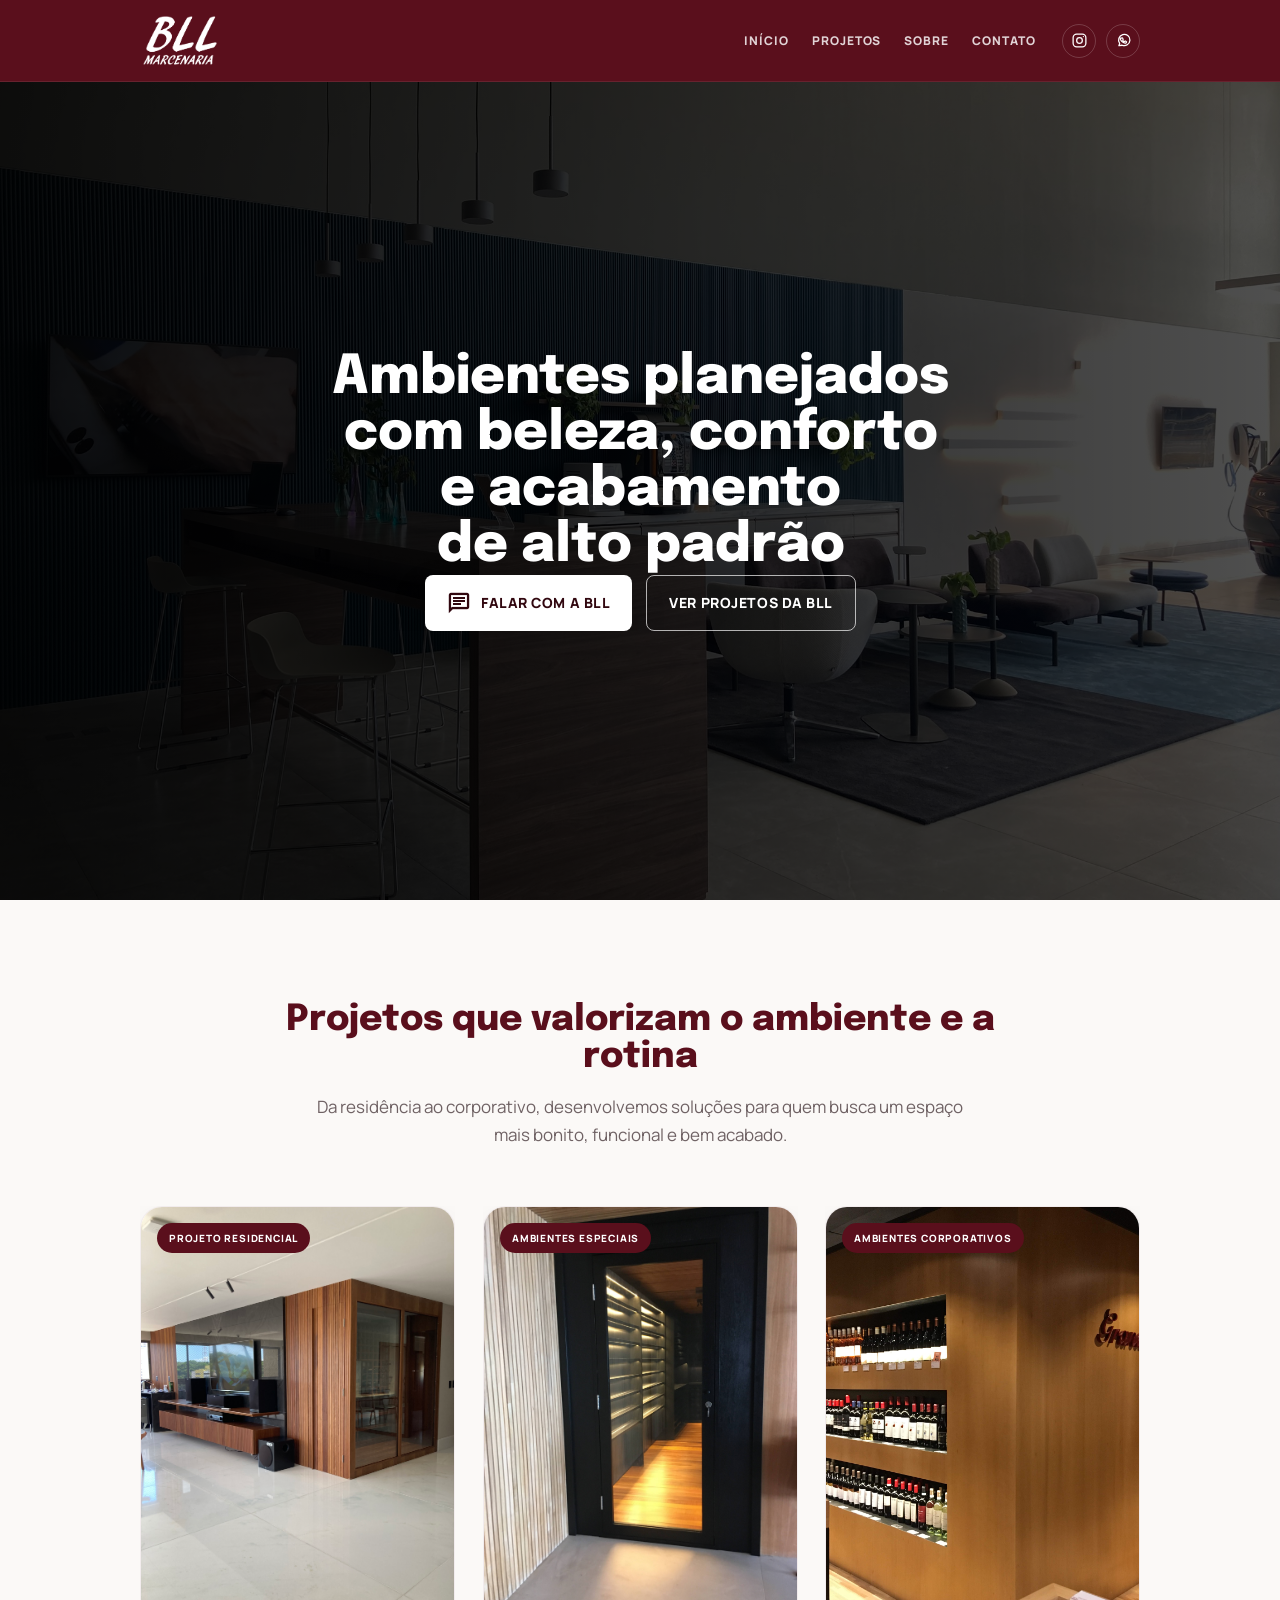
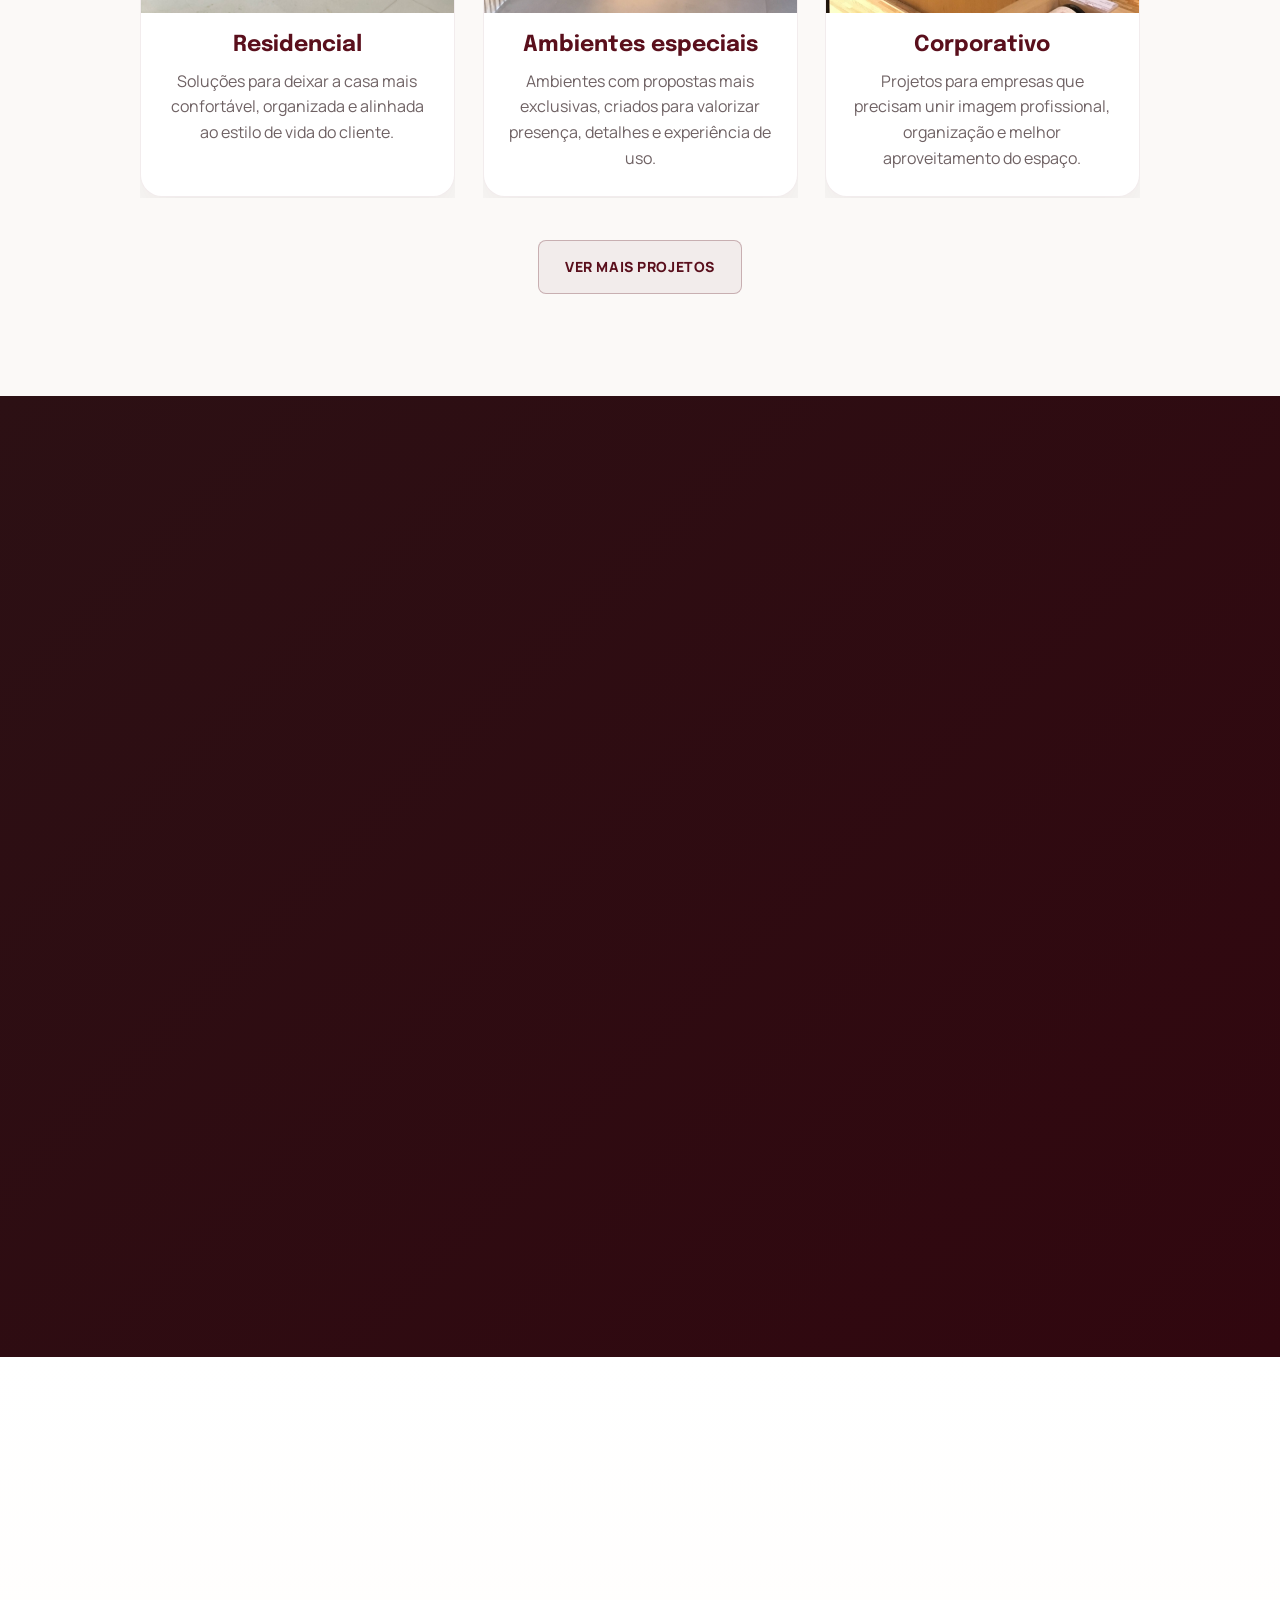
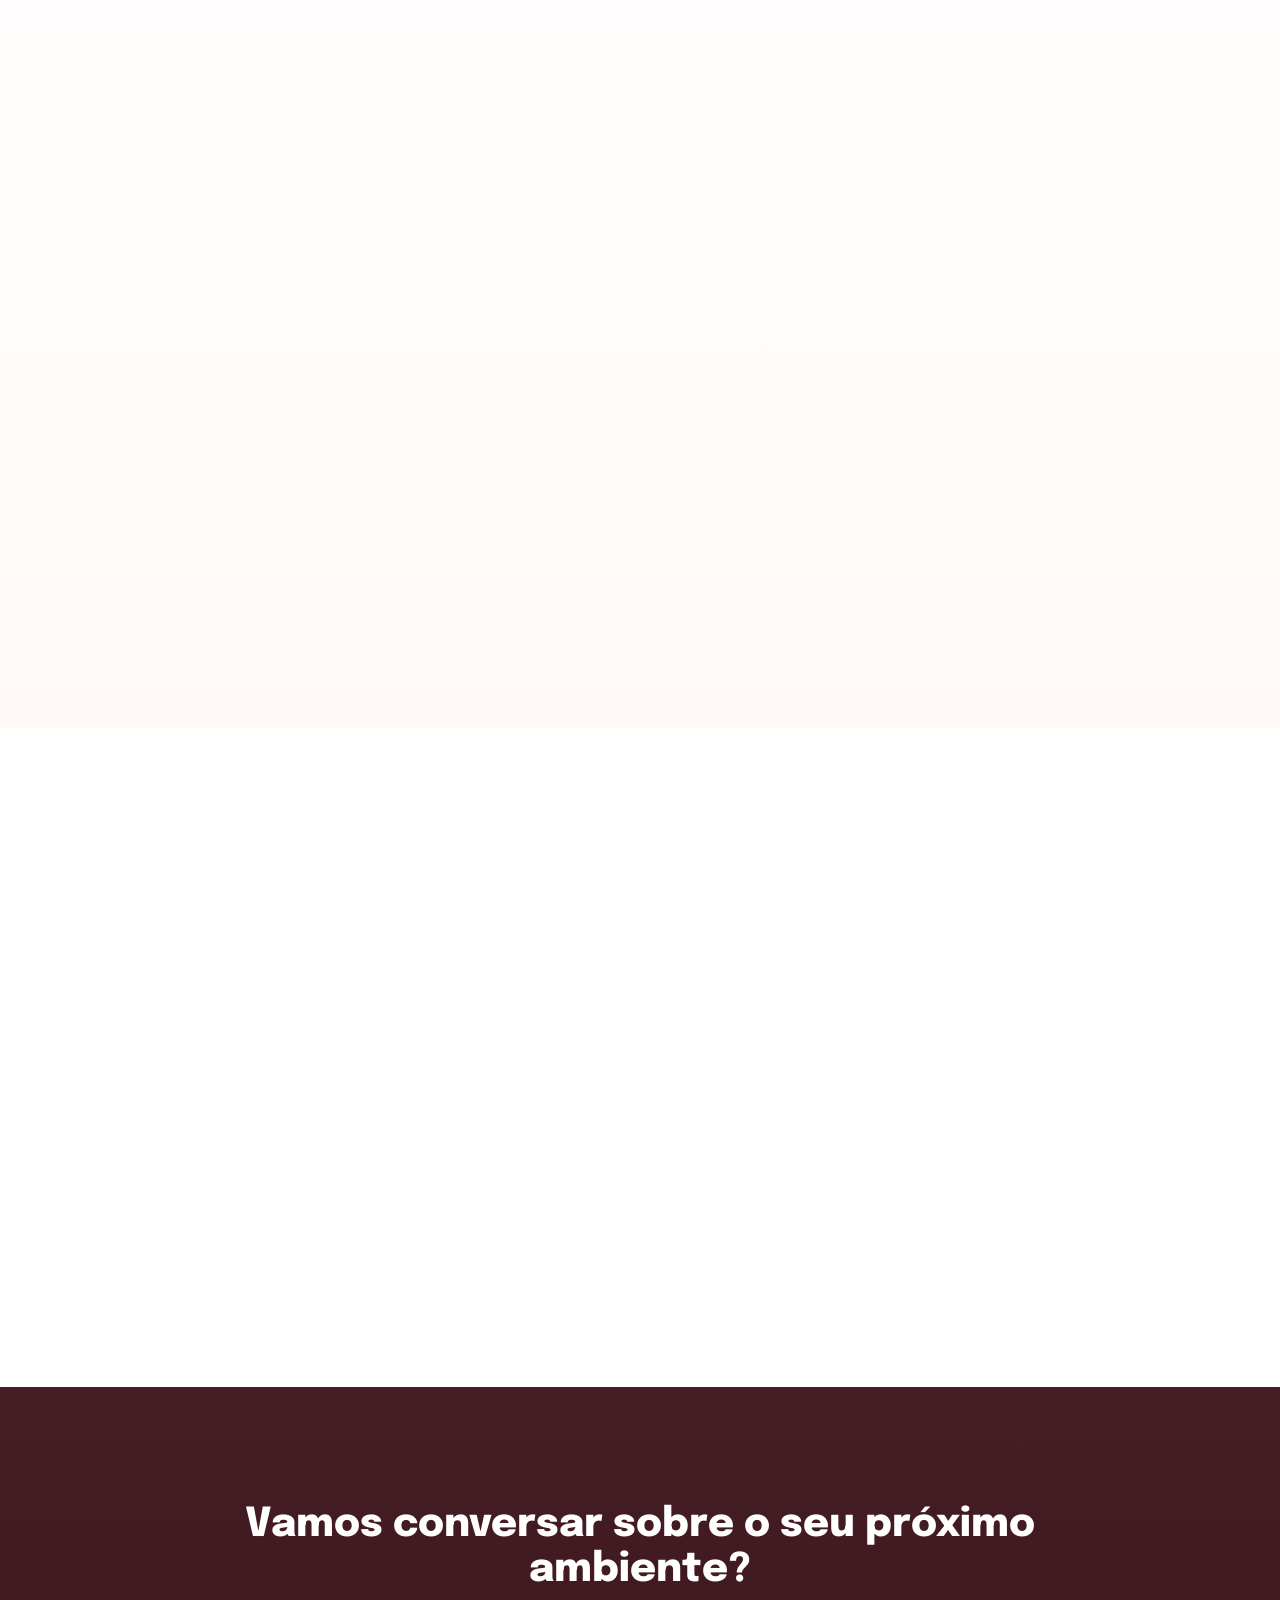
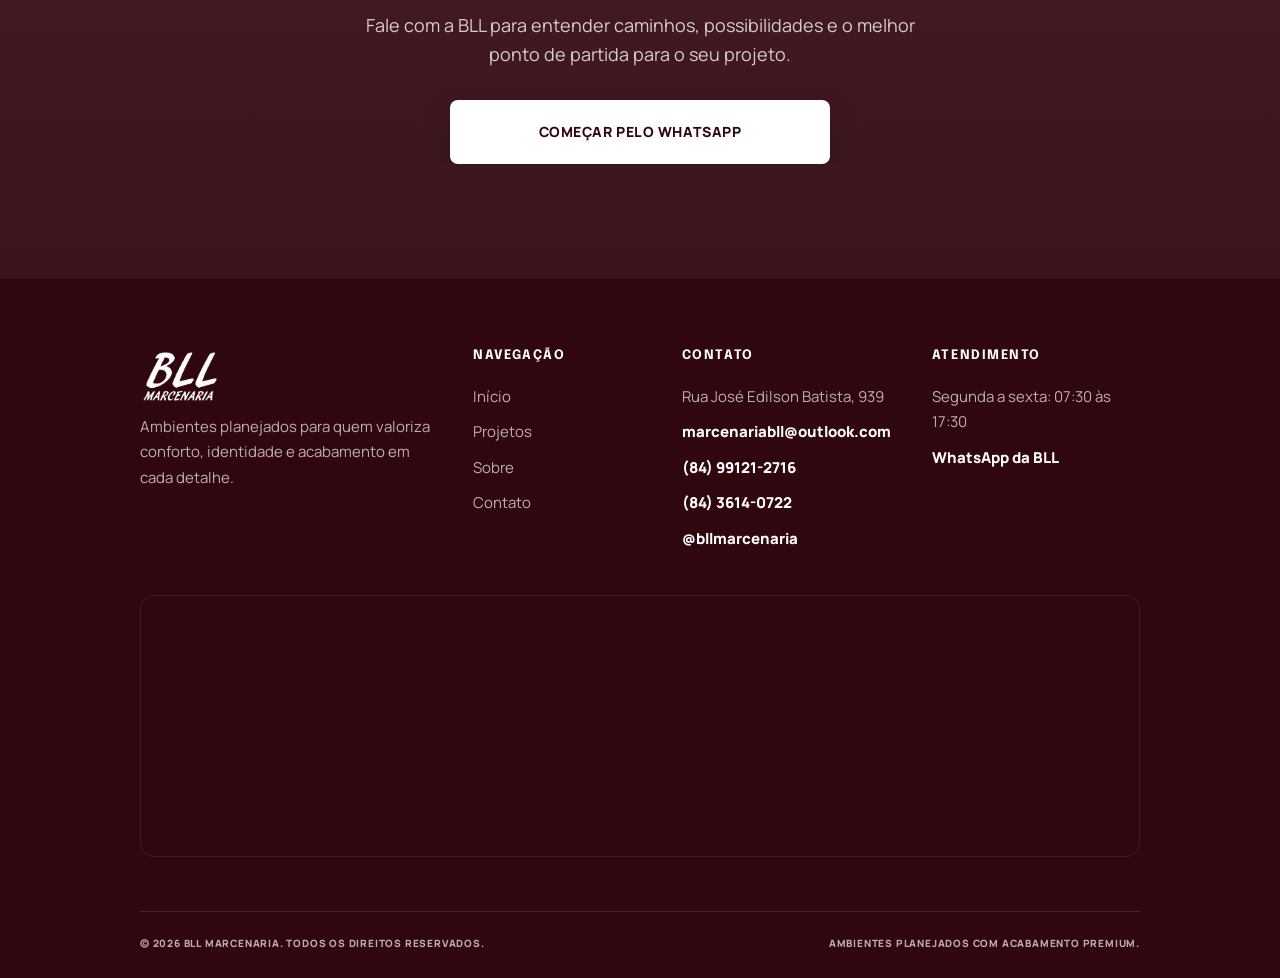
==== index.html @ 0d066e57 "Adjust project cards on mobile" ====
<!DOCTYPE html>
<html lang="pt-BR">
<head>
  <meta charset="UTF-8">
  <meta name="viewport" content="width=device-width, initial-scale=1.0">
  <meta name="description" content="BLL Marcenaria: ambientes planejados de alto padrão, projetos autorais, execução precisa e acabamento para quem valoriza cada detalhe.">
  <meta name="robots" content="index, follow">
  <link rel="canonical" href="https://bllmarcenaria.com/">
  <meta property="og:type" content="website">
  <meta property="og:locale" content="pt_BR">
  <meta property="og:title" content="BLL Marcenaria | Ambientes Planejados de Alto Padrão">
  <meta property="og:description" content="Ambientes planejados com projeto autoral, execução precisa e acabamento para residências, ambientes especiais e corporativos.">
  <meta property="og:url" content="https://bllmarcenaria.com/">
  <meta property="og:site_name" content="BLL Marcenaria">
  <meta property="og:image" content="https://bllmarcenaria.com/assets/IMAGENS/BANNER/4.JPEG">
  <meta name="twitter:card" content="summary_large_image">
  <meta name="twitter:title" content="BLL Marcenaria | Ambientes Planejados de Alto Padrão">
  <meta name="twitter:description" content="Projetos sob medida com desenho autoral, precisão e acabamento de alto nível.">
  <meta name="twitter:image" content="https://bllmarcenaria.com/assets/IMAGENS/BANNER/4.JPEG">
  <title>BLL Marcenaria | Ambientes Planejados de Alto Padrão</title>
  <link rel="icon" type="image/png" href="assets/brand/favicon-64.png">
  <link rel="apple-touch-icon" href="assets/brand/icon-192.png">
  <link rel="manifest" href="site.webmanifest">
  <meta name="theme-color" content="#5A0F1C">
  <link rel="preconnect" href="https://fonts.googleapis.com">
  <link rel="preconnect" href="https://fonts.gstatic.com" crossorigin>
  <link rel="preconnect" href="https://images.unsplash.com">
  <link href="https://fonts.googleapis.com/css2?family=Epilogue:wght@500;600;700;800&family=Manrope:wght@400;500;600;700;800&display=swap" rel="stylesheet">
  <link href="https://fonts.googleapis.com/css2?family=Material+Symbols+Outlined:wght,FILL@100..700,0..1&display=swap" rel="stylesheet">
  <link rel="stylesheet" href="styles.css">
  <script type="application/ld+json">
    {
      "@context": "https://schema.org",
      "@type": "LocalBusiness",
      "name": "BLL Marcenaria",
      "url": "https://bllmarcenaria.com/",
      "email": "marcenariabll@outlook.com",
      "telephone": "+55 84 99121-2716",
      "address": {
        "@type": "PostalAddress",
        "streetAddress": "Rua José Edilson Batista, 939",
        "addressCountry": "BR"
      },
      "openingHours": "Mo-Fr 07:30-17:30",
      "sameAs": [
        "https://instagram.com/bllmarcenaria"
      ]
    }
  </script>
</head>
<body class="bll-page">
  <header class="site-header" data-header>
    <a class="brand" href="#inicio" aria-label="BLL Marcenaria">
      <img class="brand-logo" src="assets/brand/logo-white.png" alt="BLL Marcenaria">
    </a>

    <button class="menu-toggle" type="button" aria-label="Abrir menu" aria-controls="main-menu" aria-expanded="false" data-menu-toggle>
      <span></span>
      <span></span>
      <span></span>
    </button>

    <nav class="main-nav" id="main-menu" data-menu>
      <div class="nav-links">
        <a href="#inicio">Início</a>
        <a href="#projetos">Projetos</a>
        <a href="#sobre">Sobre</a>
        <a href="#contato">Contato</a>
      </div>
      <div class="header-social" aria-label="Redes sociais da BLL Marcenaria">
        <a href="https://instagram.com/bllmarcenaria" target="_blank" rel="noopener" aria-label="Instagram da BLL Marcenaria">
          <svg viewBox="0 0 24 24" aria-hidden="true" focusable="false">
            <rect x="3" y="3" width="18" height="18" rx="5"></rect>
            <circle cx="12" cy="12" r="4"></circle>
            <path d="M17.5 6.5h.01"></path>
          </svg>
        </a>
        <a href="https://wa.me/5584991212716?text=Ola%2C%20gostaria%20de%20falar%20com%20a%20BLL%20sobre%20ambientes%20planejados." target="_blank" rel="noopener" aria-label="WhatsApp da BLL Marcenaria">
          <svg viewBox="0 0 24 24" aria-hidden="true" focusable="false">
            <path d="M5.5 19.2 6.6 16A8 8 0 1 1 10 18.7z"></path>
            <path d="M9.1 8.8c.2-.5.4-.5.7-.5h.5c.2 0 .4 0 .5.4l.6 1.4c.1.2.1.4 0 .6l-.4.5c-.1.1-.2.3-.1.4.4.8 1.2 1.6 2.1 2 .2.1.3 0 .4-.1l.6-.7c.1-.2.3-.2.5-.1l1.4.7c.3.1.4.3.4.5 0 .6-.5 1.5-1.1 1.7-.6.3-1.8.2-3.4-.7-1.7-.9-3.1-2.3-3.9-4-.6-1.2-.5-1.9-.3-2.1z"></path>
          </svg>
        </a>
      </div>
    </nav>
  </header>

  <main>
    <section class="hero" id="inicio">
      <picture class="hero-media">
        <source media="(max-width: 720px)" srcset="assets/IMAGENS/BANNER/4.JPEG">
        <img src="assets/IMAGENS/BANNER/4.JPEG" alt="Ambiente planejado executado pela BLL Marcenaria" fetchpriority="high">
      </picture>
      <div class="hero-overlay"></div>
      <div class="hero-content reveal">
        <h1>
          <span class="hero-title-line">Ambientes planejados</span>
          <span class="hero-title-line">com beleza, conforto</span>
          <span class="hero-title-line">e acabamento</span>
          <span class="hero-title-line">de alto padrão</span>
        </h1>
        <div class="hero-actions">
          <a class="btn btn-primary" href="https://wa.me/5584991212716?text=Ola%2C%20gostaria%20de%20falar%20com%20a%20BLL%20sobre%20ambientes%20planejados." target="_blank" rel="noopener">
            <span class="material-symbols-outlined" aria-hidden="true">chat</span>
            Falar com a BLL
          </a>
          <a class="btn btn-outline" href="#projetos">Ver projetos da BLL</a>
        </div>
      </div>
    </section>

    <section class="section projects" id="projetos">
      <div class="section-heading reveal">
        <p class="eyebrow">Projetos</p>
        <h2>Projetos que valorizam o ambiente e a rotina</h2>
        <p>Da residência ao corporativo, desenvolvemos soluções para quem busca um espaço mais bonito, funcional e bem acabado.</p>
      </div>
      <div class="project-grid">
        <a class="project-card reveal" href="galeria.html?categoria=residenciais">
          <figure class="project-media-frame">
            <img src="assets/IMAGENS/RESIDENCIAIS/1.JPEG" alt="Projeto residencial com marcenaria planejada em ambiente sofisticado" loading="lazy">
            <figcaption>Projeto residencial</figcaption>
          </figure>
          <h3>Residencial</h3>
          <p>Soluções para deixar a casa mais confortável, organizada e alinhada ao estilo de vida do cliente.</p>
        </a>
        <a class="project-card reveal" href="galeria.html?categoria=especiais">
          <figure class="project-media-frame">
            <img src="assets/IMAGENS/AMBIENTES ESPECIAIS/2.JPG" alt="Ambiente especial com marcenaria autoral e acabamento sofisticado" loading="lazy">
            <figcaption>Ambientes especiais</figcaption>
          </figure>
          <h3>Ambientes especiais</h3>
          <p>Ambientes com propostas mais exclusivas, criados para valorizar presença, detalhes e experiência de uso.</p>
        </a>
        <a class="project-card reveal" href="galeria.html?categoria=corporativos">
          <figure class="project-media-frame">
            <img src="assets/IMAGENS/AMBIENTES CORPORATIVOS/1.JPG" alt="Ambiente corporativo com marcenaria sob medida e linguagem contemporânea" loading="lazy">
            <figcaption>Ambientes corporativos</figcaption>
          </figure>
          <h3>Corporativo</h3>
          <p>Projetos para empresas que precisam unir imagem profissional, organização e melhor aproveitamento do espaço.</p>
        </a>
      </div>
      <div class="center-action">
        <a class="btn btn-soft" href="https://wa.me/5584991212716?text=Ola%2C%20gostaria%20de%20ver%20mais%20referencias%20de%20projetos%20da%20BLL%20Marcenaria." target="_blank" rel="noopener">Ver mais projetos</a>
      </div>
    </section>

    <section class="section backstage">
      <div class="backstage-heading reveal">
        <p class="eyebrow">Bastidores</p>
        <h2>O cuidado que aparece no resultado final</h2>
        <p>Da escolha dos materiais a instalação, cada etapa é conduzida com critério para entregar um acabamento à altura do projeto.</p>
      </div>
      <div class="backstage-gallery reveal">
        <figure>
          <a href="galeria.html?categoria=producao">
            <img src="assets/IMAGENS/CORTE/CAPA.jpg" alt="Etapa de corte em produção da BLL Marcenaria" loading="lazy">
            <figcaption>Produção</figcaption>
          </a>
        </figure>
        <figure>
          <a href="galeria.html?categoria=acabamento">
            <img src="assets/IMAGENS/ACABAMENTO/CAPA.jpg" alt="Detalhe de acabamento em peça da BLL Marcenaria" loading="lazy">
            <figcaption>Acabamento</figcaption>
          </a>
        </figure>
        <figure>
          <a href="galeria.html?categoria=montagem">
            <img src="assets/IMAGENS/MONTAGEM/capa.jpg" alt="Montagem de móvel sob medida em ambiente da BLL Marcenaria" loading="lazy">
            <figcaption>Montagem</figcaption>
          </a>
        </figure>
      </div>
      <div class="icon-list reveal">
        <div><span class="material-symbols-outlined">precision_manufacturing</span><strong>Precisão em cada etapa</strong></div>
        <div><span class="material-symbols-outlined">layers</span><strong>Materiais criteriosamente escolhidos</strong></div>
        <div><span class="material-symbols-outlined">handyman</span><strong>Execução por equipe especializada</strong></div>
        <div><span class="material-symbols-outlined">workspace_premium</span><strong>Acabamento à altura do projeto</strong></div>
      </div>
    </section>

    <section class="section founder" id="sobre">
      <div class="founder-photo reveal">
        <img src="assets/IMAGENS/CEO/ChatGPT%20Image%203%20de%20jul.%20de%202026%2C%2008_37_17.png" alt="Bruno, fundador da BLL Marcenaria" loading="lazy">
      </div>
      <div class="founder-copy reveal">
        <p class="eyebrow">Institucional</p>
        <h2>Tradição artesanal, tecnologia e acabamento de alto nível</h2>
        <p>Fundada por Bruno, a BLL iniciou sua trajetória em 2012 e passou a atuar formalmente a partir de fevereiro de 2015, consolidando uma base de trabalho marcada por exigência técnica e evolução constante.</p>
        <p>Ao longo dos anos, a empresa se adaptou às transformações do mercado moveleiro com investimento em tecnologia e maquinário, preservando a essência da marcenaria artesanal com uma produção cada vez mais precisa.</p>
        <p>Hoje, a BLL é reconhecida pela excelência em ambientes requintados e exclusivos, aliando leitura autoral, execução de alta complexidade e um acabamento que conversa com o universo do design e da arquitetura.</p>
        <div class="signature">
          <strong>Bruno</strong>
          <span>Fundador da BLL Marcenaria</span>
        </div>
      </div>
    </section>

    <section class="section differentials">
      <div class="section-heading reveal">
        <p class="eyebrow">Diferenciais</p>
        <h2>Por que clientes e arquitetos escolhem a BLL</h2>
      </div>
      <div class="differential-grid">
        <article class="feature-card reveal">
          <span class="material-symbols-outlined">carpenter</span>
          <h3>Marcenaria artesanal</h3>
          <p>Trabalho com leitura refinada, cuidado de ateliê e acabamento pensado para ambientes exigentes.</p>
        </article>
        <article class="feature-card reveal">
          <span class="material-symbols-outlined">view_in_ar</span>
          <h3>Marcenaria industrial 3D</h3>
          <p>Estrutura produtiva preparada para atender demandas que exigem precisão, repetição e escala com qualidade.</p>
        </article>
        <article class="feature-card reveal">
          <span class="material-symbols-outlined">palette</span>
          <h3>Projetos autorais</h3>
          <p>Soluções com design diferenciado, pensadas para ambientes que pedem identidade e personalidade própria.</p>
        </article>
        <article class="feature-card reveal">
          <span class="material-symbols-outlined">architecture</span>
          <h3>Alta complexidade</h3>
          <p>Execução voltada a projetos exigentes, com forte conexão com o mercado de design e arquitetura.</p>
        </article>
      </div>
    </section>

    <section class="section cta-section">
      <div class="cta-panel reveal">
        <p class="eyebrow">Atendimento BLL</p>
        <h2>Vamos conversar sobre o seu próximo ambiente?</h2>
        <p>Fale com a BLL para entender caminhos, possibilidades e o melhor ponto de partida para o seu projeto.</p>
        <a class="btn btn-primary btn-large" href="https://wa.me/5584991212716?text=Ola%2C%20gostaria%20de%20falar%20com%20a%20BLL%20sobre%20um%20novo%20projeto." target="_blank" rel="noopener">Começar pelo WhatsApp</a>
      </div>
    </section>

  </main>

  <footer class="site-footer footer" id="contato">
    <div class="footer-grid">
      <div>
        <a class="brand footer-brand" href="#inicio" aria-label="BLL Marcenaria">
          <img class="brand-logo" src="assets/brand/logo-white.png" alt="BLL Marcenaria">
        </a>
        <p>Ambientes planejados para quem valoriza conforto, identidade e acabamento em cada detalhe.</p>
      </div>
      <div>
        <h3>Navegação</h3>
        <a href="#inicio">Início</a>
        <a href="#projetos">Projetos</a>
        <a href="#sobre">Sobre</a>
        <a href="#contato">Contato</a>
      </div>
      <div>
        <h3>Contato</h3>
        <p>Rua José Edilson Batista, 939</p>
        <a class="footer-link" href="mailto:marcenariabll@outlook.com">marcenariabll@outlook.com</a>
        <a class="footer-link" href="tel:+5584991212716">(84) 99121-2716</a>
        <a class="footer-link" href="tel:+558436140722">(84) 3614-0722</a>
        <a class="footer-link" href="https://instagram.com/bllmarcenaria" target="_blank" rel="noopener">@bllmarcenaria</a>
      </div>
      <div>
        <h3>Atendimento</h3>
        <p>Segunda a sexta: 07:30 às 17:30</p>
        <a class="footer-link" href="https://wa.me/5584991212716?text=Ola%2C%20gostaria%20de%20falar%20com%20a%20BLL%20Marcenaria." target="_blank" rel="noopener">WhatsApp da BLL</a>
      </div>
    </div>
    <div class="footer-map" aria-label="Localização da BLL Marcenaria">
      <iframe
        title="Mapa com a localização da BLL Marcenaria"
        src="https://www.google.com/maps?q=Rua%20Jose%20Edilson%20Batista%2C%20939&output=embed"
        loading="lazy"
        referrerpolicy="no-referrer-when-downgrade">
      </iframe>
    </div>
    <div class="footer-bottom">
      <span>&copy; 2026 BLL Marcenaria. Todos os direitos reservados.</span>
      <span>Ambientes planejados com acabamento premium.</span>
    </div>
  </footer>

  <script src="script.js"></script>
</body>
</html>
---- styles.css ----
:root {
  --wine: #5A0F1C;
  --wine-dark: #31070f;
  --gold: #FFFFFF;
  --gold-soft: #F2ECE7;
  --ink: #21191a;
  --muted: #6f6264;
  --paper: #fffaf6;
  --surface: #ffffff;
  --soft: #f4eeeb;
  --line: rgba(90, 15, 28, 0.14);
  --shadow: 0 24px 70px rgba(36, 18, 20, 0.12);
  --radius: 8px;
  --header-height: 82px;
  --content-frame: 1000px;
}

* {
  box-sizing: border-box;
}

html {
  scroll-behavior: smooth;
}

body {
  margin: 0;
  background: var(--paper);
  color: var(--ink);
  font-family: "Manrope", Arial, sans-serif;
  overflow-x: hidden;
}

body.menu-open {
  overflow: hidden;
}

body.modal-open {
  overflow: hidden;
}

img {
  display: block;
  max-width: 100%;
}

a {
  color: inherit;
  text-decoration: none;
}

button,
a {
  -webkit-tap-highlight-color: transparent;
}

.material-symbols-outlined {
  font-variation-settings: "FILL" 0, "wght" 500, "GRAD" 0, "opsz" 24;
}

.site-header {
  align-items: center;
  background: var(--wine);
  border-bottom: 1px solid rgba(255, 255, 255, 0.08);
  display: flex;
  gap: 28px;
  height: var(--header-height);
  justify-content: space-between;
  left: 0;
  padding: 0 clamp(22px, 4vw, 64px);
  position: fixed;
  right: 0;
  top: 0;
  transition: box-shadow 0.25s ease;
  z-index: 50;
}

.site-header.is-scrolled {
  background: var(--wine);
  box-shadow: 0 12px 32px rgba(25, 6, 10, 0.22);
}

.brand {
  align-items: center;
  display: inline-flex;
  gap: 0;
  min-width: max-content;
}

.brand--bll {
  gap: 12px;
}

.brand-logo {
  display: block;
  height: 55px;
  object-fit: contain;
  width: auto;
}

.brand-logo-subbrand {
  width: min(138px, 15vw);
}

.brand-logo-on-dark {
  filter: brightness(0) invert(1);
}

.subbrand-logo {
  display: block;
  height: auto;
  object-fit: contain;
}

.brand-mark {
  align-items: center;
  background: #fff;
  border: 1px solid rgba(201, 154, 46, 0.35);
  color: var(--wine);
  display: inline-flex;
  font-family: "Manrope", Arial, sans-serif;
  font-size: 15px;
  font-weight: 800;
  height: 42px;
  justify-content: center;
  letter-spacing: 0.08em;
  width: 42px;
}

.brand-text {
  color: #fff;
  font-family: "Epilogue", Arial, sans-serif;
  font-size: 22px;
  font-weight: 800;
  letter-spacing: 0.08em;
  text-transform: uppercase;
}

.brand-text-stack {
  display: inline-flex;
  flex-direction: column;
  gap: 2px;
  line-height: 1;
}

.brand-text-stack span {
  display: block;
}

.footer-brand.brand--bll .brand-mark {
  height: 38px;
  width: 38px;
}

.footer-brand.brand--bll .brand-text {
  font-size: 16px;
}

.main-nav {
  align-items: center;
  display: flex;
  gap: clamp(14px, 1.8vw, 26px);
  margin-left: auto;
}

.nav-links {
  align-items: center;
  display: flex;
  gap: clamp(14px, 1.8vw, 26px);
}

.main-nav a {
  color: rgba(255, 255, 255, 0.82);
  font-size: 12px;
  font-weight: 800;
  letter-spacing: 0.08em;
  text-transform: uppercase;
  transition: color 0.2s ease;
}

.main-nav a:hover {
  color: var(--gold);
}

.main-nav .nav-cta {
  background: var(--gold);
  border-radius: 8px;
  color: var(--wine-dark);
  font-size: 12px;
  line-height: 1.2;
  padding: 10px 18px;
  white-space: nowrap;
  box-shadow: 0 12px 26px rgba(0, 0, 0, 0.16);
}

.header-social {
  align-items: center;
  display: inline-flex;
  gap: 10px;
}

.header-social a {
  align-items: center;
  border: 1px solid rgba(255, 255, 255, 0.18);
  border-radius: 999px;
  color: #fff;
  display: inline-flex;
  height: 34px;
  justify-content: center;
  padding: 0;
  transition: background 0.22s ease, border-color 0.22s ease, transform 0.22s ease;
  width: 34px;
}

.header-social a:hover,
.header-social a:focus-visible {
  background: rgba(255, 255, 255, 0.1);
  border-color: rgba(255, 255, 255, 0.42);
  transform: translateY(-1px);
}

.header-social svg {
  fill: none;
  height: 17px;
  stroke: currentColor;
  stroke-linecap: round;
  stroke-linejoin: round;
  stroke-width: 1.8;
  width: 17px;
}

.menu-toggle {
  background: transparent;
  border: 0;
  display: none;
  height: 48px;
  padding: 0;
  position: relative;
  width: 48px;
  z-index: 60;
}

.menu-toggle span {
  background: #fff;
  display: block;
  height: 2px;
  margin: 6px auto;
  transition: transform 0.25s ease, opacity 0.25s ease;
  width: 24px;
}

.menu-toggle.is-open span:nth-child(1) {
  transform: translateY(8px) rotate(45deg);
}

.menu-toggle.is-open span:nth-child(2) {
  opacity: 0;
}

.menu-toggle.is-open span:nth-child(3) {
  transform: translateY(-8px) rotate(-45deg);
}

.hero {
  align-items: center;
  display: flex;
  min-height: 100svh;
  overflow: hidden;
  padding: var(--header-height) clamp(22px, 5vw, 76px) 0;
  position: relative;
  height: 100svh;
  justify-content: center;
}

.hero-media,
.hero-media img,
.hero-overlay {
  inset: 0;
  position: absolute;
}

.hero-media img {
  height: 100%;
  object-fit: cover;
  object-position: center center;
  width: 100%;
}

.hero-overlay {
  background:
    linear-gradient(90deg, rgba(0, 0, 0, 0.9), rgba(0, 0, 0, 0.78) 44%, rgba(0, 0, 0, 0.58)),
    rgba(0, 0, 0, 0.26);
  z-index: 1;
}

.hero-content {
  color: #fff;
  display: flex;
  flex-direction: column;
  align-items: center;
  max-width: 660px;
  position: relative;
  text-align: center;
  z-index: 2;
}

.eyebrow {
  color: var(--gold);
  display: none;
  font-size: 12px;
  font-weight: 800;
  letter-spacing: 0.16em;
  margin: 0 0 18px;
  text-transform: uppercase;
}

h1,
h2,
h3 {
  font-family: "Epilogue", Arial, sans-serif;
  margin: 0;
}

h1 {
  font-size: clamp(40px, 4.3vw, 58px);
  font-weight: 800;
  line-height: 1.02;
  margin-inline: auto;
  max-width: 14ch;
  text-align: center;
}

.hero-title-line {
  display: block;
}

h2 {
  color: var(--wine);
  font-size: clamp(34px, 4vw, 52px);
  font-weight: 800;
  line-height: 1.04;
}

h3 {
  font-size: 22px;
  line-height: 1.14;
  font-weight: 700;
}

.hero-subtitle {
  color: rgba(255, 255, 255, 0.78);
  font-size: clamp(16px, 1.35vw, 19px);
  line-height: 1.72;
  margin: 18px auto 32px;
  max-width: 560px;
}

.hero-actions {
  display: flex;
  flex-wrap: wrap;
  gap: 14px;
  justify-content: center;
}

.hero .btn {
  min-height: 56px;
  padding: 14px 22px;
}

.btn {
  align-items: center;
  border-radius: var(--radius);
  display: inline-flex;
  font-size: 14px;
  font-weight: 800;
  gap: 10px;
  justify-content: center;
  letter-spacing: 0.04em;
  min-height: 54px;
  padding: 16px 26px;
  text-transform: uppercase;
  transition: transform 0.2s ease, box-shadow 0.2s ease, background 0.2s ease;
}

.btn:hover {
  transform: translateY(-2px);
}

.btn-primary {
  background: var(--gold);
  box-shadow: 0 16px 34px rgba(0, 0, 0, 0.18);
  color: var(--wine-dark);
}

.btn-primary:hover {
  background: var(--gold-soft);
}

.btn-outline {
  border: 1px solid rgba(255, 255, 255, 0.68);
  color: #fff;
}

.btn-outline:hover {
  background: rgba(255, 255, 255, 0.12);
}

.btn-dark {
  background: var(--wine);
  color: #fff;
}

.btn-large {
  min-height: 62px;
  padding-inline: 34px;
}

.hero-proof {
  border-top: 1px solid rgba(255, 255, 255, 0.2);
  display: flex;
  flex-wrap: wrap;
  gap: 10px 14px;
  margin-top: 26px;
  padding-top: 20px;
  justify-content: center;
}

.hero-proof span {
  align-items: center;
  background: rgba(255, 255, 255, 0.06);
  border: 1px solid rgba(255, 255, 255, 0.08);
  border-radius: 999px;
  color: rgba(255, 255, 255, 0.88);
  display: inline-flex;
  font-size: 12px;
  font-weight: 700;
  gap: 8px;
  min-height: 40px;
  padding: 0 14px;
}

.hero-proof .material-symbols-outlined {
  color: var(--gold);
  font-size: 19px;
}

.section {
  padding: clamp(84px, 8vw, 128px) clamp(22px, 5vw, 76px);
  scroll-margin-top: var(--header-height);
}

.section-heading {
  margin: 0 auto 48px;
  max-width: 780px;
  text-align: center;
}

.section-heading h2 {
  margin-inline: auto;
  max-width: 920px;
}

.section-heading p:last-child {
  color: var(--muted);
  font-size: 17px;
  line-height: 1.68;
  margin: 16px auto 0;
  max-width: 42rem;
}

.partners {
  background:
    linear-gradient(180deg, rgba(255, 250, 246, 1), rgba(244, 238, 235, 0.82));
  padding-top: clamp(54px, 6vw, 84px);
  padding-bottom: clamp(54px, 6vw, 84px);
}

.partners-marquee {
  display: flex;
  flex-direction: column;
  gap: 18px;
}

.partners-row {
  overflow: hidden;
  width: 100%;
}

.partners-track {
  display: flex;
  gap: 18px;
  width: max-content;
}

.row-left .partners-track {
  animation: partnerMarqueeLeft 28s linear infinite;
}

.row-right .partners-track {
  animation: partnerMarqueeRight 28s linear infinite;
}

.partner-logo {
  align-items: center;
  background: rgba(255, 255, 255, 0.78);
  border: 1px solid rgba(90, 15, 28, 0.08);
  border-radius: 12px;
  box-shadow: 0 10px 24px rgba(36, 18, 20, 0.045);
  display: flex;
  flex: 0 0 220px;
  justify-content: center;
  min-height: 96px;
  padding: 18px;
  transition: transform 0.25s ease, box-shadow 0.25s ease, border-color 0.25s ease;
}

.partner-logo:hover {
  border-color: rgba(201, 154, 46, 0.34);
  box-shadow: 0 16px 32px rgba(36, 18, 20, 0.075);
  transform: translateY(-2px);
}

.partner-logo span {
  color: rgba(49, 7, 15, 0.72);
  font-family: "Manrope", Arial, sans-serif;
  font-size: clamp(13px, 1.2vw, 16px);
  font-weight: 800;
  letter-spacing: 0.12em;
  text-align: center;
}

.partner-logo img {
  display: block;
  height: 42px;
  max-width: 150px;
  object-fit: contain;
  width: 100%;
}

.partner-logo.has-logo span {
  display: none;
}

.partner-logo.is-placeholder {
  background: linear-gradient(180deg, rgba(255, 255, 255, 0.92), rgba(244, 238, 235, 0.96));
}

.mobile-row {
  display: none;
}

@keyframes partnerMarqueeLeft {
  from {
    transform: translateX(0);
  }

  to {
    transform: translateX(calc(-50% - 9px));
  }
}

@keyframes partnerMarqueeRight {
  from {
    transform: translateX(calc(-50% - 9px));
  }

  to {
    transform: translateX(0);
  }
}

.project-grid {
  display: flex;
  gap: 24px;
  margin-inline: 0;
  overflow-x: auto;
  padding: 8px 0 18px;
  overscroll-behavior-x: contain;
  scroll-behavior: smooth;
  scroll-snap-type: x mandatory;
  -webkit-overflow-scrolling: touch;
  -ms-overflow-style: none;
  scrollbar-width: none;
}

.project-grid::-webkit-scrollbar {
  display: none;
}

.project-card {
  background: #fff;
  border: 1px solid rgba(90, 15, 28, 0.08);
  border-radius: 22px;
  box-shadow: 0 18px 42px rgba(36, 18, 20, 0.065);
  cursor: pointer;
  display: block;
  flex: 0 0 min(420px, 85vw);
  min-width: 0;
  overflow: hidden;
  padding: 0;
  position: relative;
  scroll-snap-align: start;
  scroll-snap-stop: always;
  transform-origin: center center;
  will-change: transform;
  transition: transform 0.34s cubic-bezier(0.22, 1, 0.36, 1), box-shadow 0.34s ease, border-color 0.34s ease, opacity 0.34s ease;
}

.projects {
  background: #fbf9f7;
}

.projects h2 {
  font-size: clamp(28px, 3vw, 36px);
}

.projects .section-heading {
  text-align: center;
}

.project-card:hover {
  border-color: rgba(201, 154, 46, 0.22);
  box-shadow: 0 24px 54px rgba(36, 18, 20, 0.09);
}

.project-card h3 {
  color: var(--wine);
  margin-top: 20px;
  padding-inline: 22px;
  text-align: center;
}

.project-card p {
  color: var(--muted);
  line-height: 1.62;
  margin: 10px 0 0;
  padding: 0 22px 24px;
  text-align: center;
}

.project-media-frame {
  aspect-ratio: 4 / 5.2;
  background: #fff;
  margin: 0;
  overflow: hidden;
  position: relative;
}

.project-media-frame img {
  height: 100%;
  object-fit: cover;
  transition: transform 0.8s ease;
  width: 100%;
}

.project-card:hover .project-media-frame img,
.catalog-card:hover img {
  transform: scale(1.03);
}

.project-media-frame figcaption {
  background: var(--wine);
  border-radius: 999px;
  color: #fff;
  font-size: 10px;
  font-weight: 800;
  left: 16px;
  letter-spacing: 0.08em;
  padding: 8px 12px;
  position: absolute;
  text-transform: uppercase;
  top: 16px;
}

@media (min-width: 861px) {
  .project-grid {
    display: grid;
    gap: 28px;
    grid-template-columns: repeat(3, minmax(0, 1fr));
    overflow: visible;
    padding-bottom: 0;
    scroll-snap-type: none;
  }

  .project-card {
    flex-basis: auto;
  }
}

.center-action {
  display: flex;
  justify-content: center;
  margin-top: 42px;
}

.btn-soft {
  background: rgba(90, 15, 28, 0.05);
  border: 1px solid rgba(90, 15, 28, 0.28);
  color: var(--wine);
}

.btn-soft:hover {
  background: var(--wine);
  color: #fff;
}

.backstage {
  background: linear-gradient(135deg, #2c1014, var(--wine-dark));
  color: #fff;
  display: block;
}

.backstage h2 {
  color: #fff;
}

.backstage-heading {
  margin: 0 auto 38px;
  max-width: 720px;
  text-align: center;
}

.backstage-heading p:not(.eyebrow) {
  color: rgba(255, 255, 255, 0.72);
  font-size: 18px;
  line-height: 1.7;
  margin: 16px auto 0;
}

.backstage-gallery {
  display: grid;
  gap: 24px;
  grid-template-columns: repeat(3, minmax(0, 1fr));
  margin: 0 auto;
  max-width: var(--content-frame);
  width: 100%;
}

.backstage-gallery figure {
  border: 1px solid rgba(255, 255, 255, 0.08);
  border-radius: 12px;
  box-shadow: 0 20px 44px rgba(0, 0, 0, 0.16);
  margin: 0;
  overflow: hidden;
  position: relative;
}

.backstage-gallery a {
  color: inherit;
  display: block;
  height: 100%;
}

.backstage-gallery img {
  aspect-ratio: 4 / 5;
  display: block;
  height: auto;
  object-fit: cover;
  width: 100%;
}

.backstage-gallery figcaption {
  background: rgba(49, 7, 15, 0.82);
  border: 1px solid rgba(255, 255, 255, 0.12);
  border-radius: 999px;
  bottom: 18px;
  color: #fff;
  font-size: 12px;
  font-weight: 800;
  left: 18px;
  letter-spacing: 0.08em;
  padding: 10px 14px;
  position: absolute;
  text-transform: uppercase;
}

.icon-list {
  display: flex;
  gap: 16px;
  margin-top: 26px;
}

.icon-list div,
.feature-card {
  border: 1px solid rgba(255, 255, 255, 0.12);
  border-radius: var(--radius);
  padding: 22px;
}

.icon-list div {
  align-items: center;
  display: flex;
  flex: 1;
  gap: 12px;
  min-width: 0;
}

.icon-list span,
.feature-card span {
  color: var(--gold);
  font-size: 34px;
}

.icon-list strong {
  display: block;
  margin-top: 0;
}

.founder {
  align-items: center;
  background: linear-gradient(180deg, #fff, #fffaf7);
  display: grid;
  gap: clamp(40px, 5vw, 60px);
  grid-template-columns: minmax(0, 1fr) minmax(0, 1fr);
}

.founder-photo {
  position: relative;
}

.founder-photo::after {
  border: 16px solid rgba(201, 154, 46, 0.18);
  content: "";
  inset: 24px -24px -24px 24px;
  position: absolute;
  z-index: 0;
}

.founder-photo img {
  aspect-ratio: 4 / 5;
  border-radius: 12px;
  box-shadow: 0 28px 64px rgba(36, 18, 20, 0.12);
  filter: saturate(0.92);
  object-fit: cover;
  position: relative;
  width: 100%;
  z-index: 1;
}

.founder-copy p:not(.eyebrow) {
  color: var(--muted);
  font-size: 17px;
  line-height: 1.75;
  margin: 18px 0 0;
}

.signature {
  border-left: 4px solid var(--gold);
  margin-top: 34px;
  padding-left: 18px;
}

.signature strong {
  color: var(--gold);
  display: block;
  font-family: "Epilogue", Arial, sans-serif;
  font-size: 28px;
  font-weight: 800;
}

.signature span {
  color: var(--muted);
  display: block;
  font-size: 13px;
  font-weight: 800;
  letter-spacing: 0.08em;
  margin-top: 8px;
  text-transform: uppercase;
}

.differentials {
  background: #fff;
}

.differentials h2 {
  color: var(--wine);
}

.differential-grid {
  display: grid;
  gap: 24px;
  grid-template-columns: repeat(4, minmax(0, 1fr));
}

.feature-card {
  background: #fff;
  border: 1px solid rgba(90, 15, 28, 0.08);
  border-radius: 12px;
  box-shadow: 0 16px 34px rgba(36, 18, 20, 0.06);
  color: var(--ink);
  min-height: 232px;
  padding: 24px;
  transition: box-shadow 0.25s ease, transform 0.25s ease;
}

.feature-card:hover {
  box-shadow: 0 22px 46px rgba(36, 18, 20, 0.1);
  transform: translateY(-3px);
}

.feature-card h3 {
  color: var(--wine);
  font-size: 20px;
  margin: 22px 0 12px;
}

.feature-card p {
  color: var(--muted);
  line-height: 1.65;
  margin: 0;
}

.catalog {
  background:
    linear-gradient(rgba(49, 7, 15, 0.94), rgba(49, 7, 15, 0.94)),
    url("https://images.unsplash.com/photo-1600566752355-35792bedcfea?auto=format&fit=crop&w=1800&q=78") center / cover;
}

.catalog h2 {
  color: #fff;
}

.catalog .section-heading p:last-child {
  color: rgba(255, 255, 255, 0.72);
}

.catalog-shell {
  margin: 0 auto;
  max-width: 1180px;
}

.catalog-heading {
  margin-bottom: 28px;
}

.catalog-intro {
  display: grid;
  gap: 14px;
  grid-template-columns: repeat(3, minmax(0, 1fr));
  margin: 0 auto 34px;
  max-width: 1180px;
}

.catalog-intro span {
  background: rgba(255, 255, 255, 0.06);
  border: 1px solid rgba(255, 255, 255, 0.12);
  border-radius: 999px;
  color: rgba(255, 255, 255, 0.88);
  display: inline-flex;
  font-size: 13px;
  font-weight: 700;
  justify-content: center;
  letter-spacing: 0.03em;
  min-height: 54px;
  padding: 14px 20px;
  text-align: center;
}

.store-mini-intro {
  display: grid;
  gap: 12px;
  grid-template-columns: repeat(3, minmax(0, 1fr));
  margin: 0 auto 32px;
  max-width: 920px;
}

.store-mini-intro span {
  align-items: center;
  background: rgba(255, 255, 255, 0.06);
  border: 1px solid rgba(255, 255, 255, 0.12);
  border-radius: 999px;
  color: rgba(255, 255, 255, 0.88);
  display: inline-flex;
  font-size: 12px;
  font-weight: 700;
  justify-content: center;
  letter-spacing: 0.04em;
  min-height: 48px;
  padding: 10px 18px;
  text-align: center;
}

.store-lead-card {
  margin: 0 auto 44px;
  max-width: 640px;
}

.store-lead-card .store-lead-copy {
  align-items: center;
  display: flex;
  flex-direction: column;
  text-align: center;
  margin: 0 auto 28px;
}

.store-lead-copy,
.store-lead-media {
  overflow: hidden;
}

.store-lead-copy {
  background: transparent;
  border: 0;
  box-shadow: none;
  padding: 0;
}

.store-lead-copy .btn {
  min-width: 220px;
}

.store-kicker {
  color: var(--gold);
  font-size: 12px;
  font-weight: 800;
  letter-spacing: 0.14em;
  margin: 0 0 16px;
  text-transform: uppercase;
}

.store-lead-copy h3 {
  color: #fff;
  font-size: clamp(30px, 3vw, 40px);
  line-height: 1.08;
  margin-bottom: 16px;
  max-width: 15ch;
}

.store-lead-copy p:not(.store-kicker) {
  color: rgba(255, 255, 255, 0.76);
  line-height: 1.7;
  margin: 0 0 28px;
  max-width: 36ch;
}

.store-lead-media {
  min-height: 440px;
  position: relative;
}

.store-lead-media::after {
  background: linear-gradient(180deg, rgba(49, 7, 15, 0.04), rgba(49, 7, 15, 0.34));
  content: "";
  inset: 0;
  position: absolute;
}

.store-lead-media img {
  height: 100%;
  object-fit: cover;
  width: 100%;
}

.store-mini-grid {
  display: grid;
  gap: 22px;
  grid-template-columns: repeat(3, minmax(0, 1fr));
}

.catalog-grid {
  display: grid;
  gap: 24px;
  grid-template-columns: repeat(4, minmax(0, 1fr));
}

.catalog-card {
  border-radius: 16px;
  box-shadow: 0 20px 48px rgba(0, 0, 0, 0.16);
  height: 470px;
  overflow: hidden;
  position: relative;
  transform: translateZ(0);
}

.catalog-card img {
  height: 100%;
  object-fit: cover;
  object-position: center center;
  transition: transform 0.8s ease;
  width: 100%;
}

.store-mini-grid .catalog-card:nth-child(1) img {
  object-position: center 38%;
}

.store-mini-grid .catalog-card:nth-child(2) img {
  object-position: center 48%;
}

.store-mini-grid .catalog-card:nth-child(3) img {
  object-position: center 42%;
}

.catalog-card::after {
  background: linear-gradient(0deg, rgba(0, 0, 0, 0.68), rgba(0, 0, 0, 0.18) 62%);
  content: "";
  inset: 0;
  position: absolute;
  transition: background 0.35s ease;
}

.catalog-card:hover::after {
  background: linear-gradient(0deg, rgba(0, 0, 0, 0.86), rgba(0, 0, 0, 0.46) 62%);
}

.catalog-card div {
  bottom: 0;
  color: #fff;
  left: 0;
  min-height: 40%;
  padding: 26px;
  position: absolute;
  right: 0;
  z-index: 1;
}

.catalog-card h3 {
  font-size: 26px;
  margin-bottom: 8px;
}

.catalog-card p {
  color: rgba(255, 255, 255, 0.78);
  font-size: 14px;
  line-height: 1.58;
  margin: 0 0 16px;
  max-width: 26ch;
}

.catalog-page {
  --wine: #111111;
  --wine-dark: #000000;
  --gold: #5A0F1C;
  --gold-soft: #7a1a29;
  --line: rgba(17, 17, 17, 0.14);
  --store-newsbar-height: 38px;
  background: var(--paper);
}

.catalog-page .main-nav a,
.catalog-page .main-nav a:hover,
.catalog-page .catalog-hero-content,
.catalog-page .catalog-hero-content p,
.catalog-page .product-hover-panel,
.catalog-page .product-hover-panel span,
.catalog-page .product-hover-panel small,
.catalog-page .btn-dark,
.catalog-page .site-footer,
.catalog-page .site-footer h3,
.catalog-page .site-footer a,
.catalog-page .site-footer p,
.catalog-page .footer-bottom {
  color: #fff;
}

.catalog-page .main-nav .nav-cta {
  background: #fff;
  box-shadow: 0 14px 30px rgba(255, 255, 255, 0.16);
  color: #111;
}

.catalog-page .btn-primary {
  background: #111;
  box-shadow: 0 18px 34px rgba(17, 17, 17, 0.18);
  color: #fff;
}

.catalog-page .btn-primary:hover {
  background: #222;
}

.store-newsbar {
  align-items: center;
  background: #050505;
  border-bottom: 1px solid rgba(255, 255, 255, 0.12);
  color: rgba(255, 255, 255, 0.78);
  display: flex;
  gap: 20px;
  height: var(--store-newsbar-height);
  justify-content: flex-end;
  left: 0;
  padding: 0 clamp(18px, 4vw, 64px);
  position: fixed;
  right: 0;
  top: 0;
  z-index: 60;
}

.store-newsbar p {
  left: 50%;
  font-size: 12px;
  font-weight: 600;
  letter-spacing: 0.06em;
  margin: 0;
  position: absolute;
  text-align: center;
  text-transform: uppercase;
  transform: translateX(-50%);
  width: min(620px, calc(100vw - 180px));
}

.store-newsbar-social {
  align-items: center;
  display: inline-flex;
  gap: 10px;
}

.store-newsbar-social a {
  align-items: center;
  border: 1px solid rgba(255, 255, 255, 0.18);
  border-radius: 999px;
  color: #fff;
  display: inline-flex;
  height: 26px;
  justify-content: center;
  transition: background 0.22s ease, border-color 0.22s ease, transform 0.22s ease;
  width: 26px;
}

.store-newsbar-social a:hover,
.store-newsbar-social a:focus-visible {
  background: rgba(255, 255, 255, 0.1);
  border-color: rgba(255, 255, 255, 0.42);
  transform: translateY(-1px);
}

.store-newsbar-social svg {
  fill: none;
  height: 15px;
  stroke: currentColor;
  stroke-linecap: round;
  stroke-linejoin: round;
  stroke-width: 1.8;
  width: 15px;
}

.catalog-page .site-header {
  top: var(--store-newsbar-height);
}

.catalog-hero {
  align-items: center;
  background:
    linear-gradient(90deg, rgba(0, 0, 0, 0.86), rgba(0, 0, 0, 0.6)),
    url("https://images.unsplash.com/photo-1497366754035-f200968a6e72?auto=format&fit=crop&w=2200&q=82") center / cover;
  display: flex;
  justify-content: center;
  min-height: 100vh;
  padding: calc(var(--header-height) + 34px) clamp(22px, 5vw, 76px) 38px;
}

.catalog-page .catalog-hero {
  padding-top: calc(var(--header-height) + var(--store-newsbar-height) + 34px);
}

.gallery-page {
  background: var(--paper);
}

.gallery-hero {
  align-items: end;
  background:
    linear-gradient(180deg, rgba(49, 7, 15, 0.68), rgba(49, 7, 15, 0.88)),
    url("assets/IMAGENS/RESIDENCIAIS/RESIDENCIAL 2.JPEG") center / cover;
  display: flex;
  justify-content: center;
  min-height: 48vh;
  padding: calc(var(--header-height) + 40px) clamp(22px, 5vw, 76px) 42px;
}

.gallery-hero-content {
  color: #fff;
  margin: 0 auto;
  max-width: 760px;
  text-align: center;
}

.gallery-hero-content h1 {
  margin-inline: auto;
  max-width: 14ch;
}

.gallery-hero-content p:last-child {
  color: rgba(255, 255, 255, 0.78);
  line-height: 1.7;
  margin: 16px auto 0;
  max-width: 46ch;
}

.gallery-section {
  padding-top: clamp(56px, 6vw, 84px);
}

.gallery-toolbar {
  display: flex;
  justify-content: center;
  margin-bottom: 28px;
}

.gallery-grid {
  display: grid;
  gap: 24px;
  grid-template-columns: repeat(2, minmax(0, 1fr));
}

.gallery-item {
  background: #fff;
  border: 1px solid rgba(90, 15, 28, 0.08);
  border-radius: 18px;
  box-shadow: 0 18px 36px rgba(36, 18, 20, 0.08);
  cursor: zoom-in;
  overflow: hidden;
}

.gallery-item:focus-visible {
  outline: 3px solid rgba(201, 154, 46, 0.78);
  outline-offset: 4px;
}

.gallery-item.is-landscape {
  grid-column: span 2;
}

.gallery-item img {
  height: auto;
  max-height: 780px;
  object-fit: contain;
  width: 100%;
}

.gallery-empty {
  background: #fff;
  border: 1px solid rgba(90, 15, 28, 0.1);
  border-radius: 18px;
  color: var(--muted);
  font-size: 16px;
  grid-column: 1 / -1;
  line-height: 1.6;
  padding: 34px 24px;
  text-align: center;
}

.gallery-lightbox {
  align-items: center;
  background: rgba(12, 6, 8, 0.92);
  display: flex;
  inset: 0;
  justify-content: center;
  padding: 18px;
  position: fixed;
  z-index: 140;
}

.gallery-lightbox[hidden] {
  display: none;
}

.gallery-lightbox-image {
  border-radius: 12px;
  box-shadow: 0 28px 90px rgba(0, 0, 0, 0.42);
  max-height: calc(100svh - 44px);
  max-width: calc(100vw - 36px);
  object-fit: contain;
}

.gallery-lightbox-close {
  align-items: center;
  background: rgba(255, 255, 255, 0.92);
  border: 0;
  border-radius: 999px;
  color: var(--wine-dark);
  cursor: pointer;
  display: inline-flex;
  font-size: 30px;
  height: 44px;
  justify-content: center;
  line-height: 1;
  position: fixed;
  right: 18px;
  top: 18px;
  width: 44px;
  z-index: 141;
}

.gallery-lightbox-close:focus-visible {
  outline: 3px solid rgba(201, 154, 46, 0.78);
  outline-offset: 3px;
}

.gallery-item figcaption {
  color: var(--muted);
  font-size: 13px;
  line-height: 1.5;
  padding: 14px 16px 16px;
}

.catalog-hero-content {
  color: #fff;
  max-width: 760px;
}

.catalog-hero .subbrand-logo {
  margin: 0 auto 22px;
  width: min(150px, 16vw);
}

.catalog-hero .catalog-hero-content {
  margin: 0 auto;
  text-align: center;
}

.catalog-hero-content h1 {
  font-size: clamp(38px, 4vw, 54px);
  line-height: 1.02;
  max-width: 12.8ch;
}

.catalog-hero .catalog-hero-content h1 {
  margin-inline: auto;
}

.catalog-hero-title-line {
  display: block;
}

.catalog-hero-content p {
  color: rgba(255, 255, 255, 0.8);
  font-size: 16px;
  line-height: 1.72;
  margin: 14px 0 22px;
  max-width: 42ch;
}

.catalog-meta {
  display: flex;
  flex-wrap: wrap;
  gap: 8px;
}

.catalog-meta span {
  background: rgba(255, 255, 255, 0.08);
  border: 1px solid rgba(255, 255, 255, 0.12);
  border-radius: 999px;
  color: rgba(255, 255, 255, 0.86);
  font-size: 11px;
  font-weight: 700;
  min-height: 36px;
  padding: 8px 13px;
}

.catalog-categories {
  background: #fff;
  border-bottom: 1px solid rgba(17, 17, 17, 0.08);
  overflow: hidden;
  padding: clamp(38px, 5vw, 62px) clamp(12px, 4vw, 56px) clamp(28px, 4vw, 48px);
  text-align: center;
}

.catalog-categories h2 {
  color: #111;
  font-size: clamp(18px, 2vw, 24px);
  letter-spacing: 0.02em;
  margin: 0 0 clamp(28px, 4vw, 42px);
  text-transform: uppercase;
}

.category-row {
  display: flex;
  gap: clamp(18px, 4vw, 56px);
  justify-content: center;
  margin: 0 auto;
  max-width: 1120px;
}

.category-card {
  align-items: center;
  color: #111;
  display: inline-flex;
  flex: 0 0 142px;
  flex-direction: column;
  gap: 14px;
  min-height: 126px;
  text-decoration: none;
}

.category-card span:last-child {
  font-size: 14px;
  font-weight: 600;
  line-height: 1.25;
}

.category-icon {
  align-items: center;
  display: inline-flex;
  height: 76px;
  justify-content: center;
  transition: transform 0.25s ease;
  width: 116px;
}

.category-svg {
  display: block;
  fill: none;
  height: 100%;
  stroke: #111;
  stroke-linecap: round;
  stroke-linejoin: round;
  stroke-width: 3;
  width: 100%;
}

.category-card:hover .category-icon,
.category-card:focus-visible .category-icon {
  transform: translateY(-3px);
}

.category-card:focus-visible {
  border-radius: 12px;
  outline: 3px solid rgba(90, 15, 28, 0.28);
  outline-offset: 8px;
}

.catalog-page-main {
  margin: 0 auto;
  max-width: 1360px;
}

.editorial-band {
  align-items: center;
  display: grid;
  gap: 28px;
  grid-template-columns: minmax(0, 0.85fr) minmax(0, 1.15fr);
}

.editorial-band-copy h2 {
  font-size: clamp(30px, 3.2vw, 44px);
  margin-bottom: 18px;
}

.editorial-band-copy p {
  color: var(--muted);
  line-height: 1.75;
  margin: 0;
}

.editorial-band-panel {
  background: #fff;
  border: 1px solid rgba(90, 15, 28, 0.08);
  border-radius: 24px;
  box-shadow: 0 24px 60px rgba(36, 18, 20, 0.08);
  display: grid;
  gap: 18px;
  grid-template-columns: repeat(3, minmax(0, 1fr));
  padding: 22px;
}

.editorial-band-panel div {
  border-right: 1px solid rgba(90, 15, 28, 0.08);
  padding-right: 12px;
}

.editorial-band-panel div:last-child {
  border-right: 0;
  padding-right: 0;
}

.editorial-band-panel strong {
  color: var(--wine);
  display: block;
  font-family: "Epilogue", Arial, sans-serif;
  font-size: 15px;
  margin-bottom: 8px;
}

.editorial-band-panel span {
  color: var(--muted);
  display: block;
  font-size: 14px;
  line-height: 1.55;
}

.product-grid-premium {
  display: grid;
  gap: 28px;
  align-items: start;
  grid-template-columns: repeat(3, minmax(0, 1fr));
}

.product-card-premium {
  background: #fff;
  border: 1px solid rgba(90, 15, 28, 0.08);
  border-radius: 26px;
  box-shadow: 0 20px 50px rgba(36, 18, 20, 0.07);
  display: flex;
  flex-direction: column;
  overflow: hidden;
  position: relative;
  --px: 0px;
  --py: 0px;
  transform-origin: center center;
  will-change: transform;
  transition: transform 0.34s cubic-bezier(0.22, 1, 0.36, 1), box-shadow 0.34s ease, border-color 0.34s ease;
}

.product-card-premium:hover {
  border-color: rgba(201, 154, 46, 0.22);
  box-shadow: 0 26px 62px rgba(36, 18, 20, 0.1);
}

.product-card-premium:focus-visible {
  outline: 2px solid rgba(201, 154, 46, 0.72);
  outline-offset: 4px;
}

.product-media {
  cursor: pointer;
  overflow: hidden;
  position: relative;
}

.product-media:focus-visible {
  outline: 2px solid rgba(90, 15, 28, 0.42);
  outline-offset: -6px;
}

.product-media::after {
  background: linear-gradient(180deg, rgba(16, 7, 10, 0.03), rgba(16, 7, 10, 0.08) 42%, rgba(16, 7, 10, 0.3));
  content: "";
  inset: 0;
  position: absolute;
  transition: opacity 0.35s ease;
}

.product-card-premium img {
  aspect-ratio: 4 / 5.2;
  object-fit: cover;
  width: 100%;
}

.product-badge {
  background: rgba(32, 10, 15, 0.46);
  backdrop-filter: blur(8px);
  border: 1px solid rgba(255, 255, 255, 0.12);
  border-radius: 999px;
  color: rgba(255, 255, 255, 0.94);
  font-size: 10px;
  font-weight: 800;
  left: 18px;
  letter-spacing: 0.12em;
  padding: 9px 13px;
  position: absolute;
  text-transform: uppercase;
  top: 18px;
  transition: transform 0.35s ease;
  z-index: 2;
}

.product-hover-panel {
  background: rgba(31, 10, 15, 0.58);
  backdrop-filter: blur(10px);
  border: 1px solid rgba(255, 255, 255, 0.12);
  border-radius: 18px;
  bottom: 18px;
  color: #fff;
  left: 18px;
  max-width: 72%;
  opacity: 0;
  padding: 16px 18px;
  position: absolute;
  transform: translate3d(0, 18px, 0);
  transition:
    opacity 0.35s ease,
    transform 0.45s cubic-bezier(0.22, 1, 0.36, 1),
    border-color 0.3s ease;
  z-index: 2;
}

.product-hover-panel span,
.product-hover-panel strong,
.product-hover-panel small {
  display: block;
}

.product-hover-panel span {
  color: rgba(255, 255, 255, 0.64);
  font-size: 11px;
  font-weight: 700;
  letter-spacing: 0.12em;
  margin-bottom: 6px;
  text-transform: uppercase;
}

.product-hover-panel strong {
  font-family: "Epilogue", Arial, sans-serif;
  font-size: 20px;
  line-height: 1.12;
}

.product-hover-panel small {
  color: rgba(255, 255, 255, 0.72);
  font-size: 12px;
  line-height: 1.5;
  margin-top: 8px;
}

.product-card-body {
  display: flex;
  flex: 1;
  flex-direction: column;
  padding: 20px 22px 22px;
}

.product-card-body h3 {
  color: var(--wine);
  font-size: 24px;
  margin-bottom: 6px;
}

.product-card-body p {
  color: var(--muted);
  font-size: 13px;
  line-height: 1.55;
  margin: 0 0 12px;
}

.product-specs {
  border-top: 1px solid rgba(90, 15, 28, 0.08);
  display: grid;
  gap: 8px;
  grid-template-columns: 1fr;
  margin-top: auto;
  padding-top: 14px;
}

.product-specs span {
  color: var(--muted);
  font-size: 11px;
  line-height: 1.5;
}

.product-specs strong {
  color: var(--ink);
}

.product-card-premium .product-card-body > p,
.product-card-premium .product-specs {
  display: none;
}

.product-card-premium .product-card-body {
  gap: 0;
  justify-content: flex-start;
}

.product-card-premium .product-card-body h3 {
  margin-bottom: 0;
  min-height: 2.6em;
}

.product-card-actions {
  display: block;
  margin-top: auto;
  padding-top: 16px;
}

.btn-product-secondary,
.btn-product-primary {
  background: transparent;
  border-radius: 12px;
  box-shadow: none;
  font-size: 11px;
  font-weight: 700;
  letter-spacing: 0.08em;
  min-height: 42px;
  padding: 11px 14px;
  text-transform: uppercase;
  width: 100%;
}

.btn-product-secondary {
  border: 1px solid rgba(90, 15, 28, 0.12);
  color: rgba(49, 7, 15, 0.84);
}

.btn-product-secondary:hover {
  background: rgba(90, 15, 28, 0.035);
  border-color: rgba(90, 15, 28, 0.2);
}

.btn-product-primary {
  border: 1px solid rgba(201, 154, 46, 0.42);
  color: var(--wine-dark);
}

.btn-product-primary:hover {
  background: rgba(201, 154, 46, 0.08);
  border-color: rgba(201, 154, 46, 0.68);
}

.product-modal {
  inset: 0;
  position: fixed;
  z-index: 120;
}

.product-modal[hidden] {
  display: none;
}

.product-modal-backdrop {
  background: rgba(15, 7, 9, 0.72);
  inset: 0;
  opacity: 1;
  position: absolute;
  transition: opacity 0.32s ease;
}

.product-modal-dialog {
  background: #fff;
  border: 1px solid rgba(90, 15, 28, 0.08);
  border-radius: 28px;
  box-shadow: 0 34px 100px rgba(15, 7, 9, 0.28);
  inset: 50% auto auto 50%;
  max-height: min(86vh, 920px);
  overflow: auto;
  position: absolute;
  transform: translate(-50%, -50%);
  width: min(1100px, calc(100vw - 40px));
  animation: modalLift 0.34s cubic-bezier(0.22, 1, 0.36, 1);
  transition: box-shadow 0.35s ease, transform 0.35s ease, opacity 0.35s ease;
}

.product-modal-close {
  align-items: center;
  background: rgba(90, 15, 28, 0.06);
  border: 0;
  border-radius: 999px;
  color: var(--wine);
  cursor: pointer;
  display: inline-flex;
  height: 46px;
  justify-content: center;
  position: absolute;
  right: 20px;
  top: 20px;
  width: 46px;
  z-index: 2;
}

.product-modal-grid {
  display: grid;
  grid-template-columns: minmax(0, 1fr) minmax(360px, 430px);
  min-height: 640px;
}

.product-modal-image-wrap {
  background: #f5f1ee;
  display: flex;
  flex-direction: column;
  gap: 14px;
  min-height: 100%;
  padding: 18px;
  position: relative;
}

.product-modal-stage {
  align-items: stretch;
  background: #fff;
  border-radius: 22px;
  display: flex;
  flex: 1;
  min-height: 480px;
  overflow: hidden;
  position: relative;
}

.product-modal-media {
  height: 100%;
  object-fit: cover;
  width: 100%;
}

.product-modal-stage video.product-modal-media {
  background: #12080a;
}

.product-modal-image-wrap::after {
  background: linear-gradient(180deg, rgba(22, 8, 12, 0.02), rgba(22, 8, 12, 0.12) 48%, rgba(22, 8, 12, 0.28));
  content: "";
  inset: 0;
  pointer-events: none;
  position: absolute;
}

.product-modal-thumbs {
  display: grid;
  gap: 10px;
  grid-template-columns: repeat(3, minmax(0, 1fr));
  position: relative;
  z-index: 1;
}

.product-modal-thumb {
  background: #fff;
  border: 1px solid rgba(90, 15, 28, 0.1);
  border-radius: 14px;
  cursor: pointer;
  min-height: 86px;
  overflow: hidden;
  padding: 0;
  position: relative;
  transition: transform 0.2s ease, border-color 0.2s ease, box-shadow 0.2s ease;
}

.product-modal-thumb img {
  height: 100%;
  object-fit: cover;
  width: 100%;
}

.product-modal-thumb:hover {
  border-color: rgba(201, 154, 46, 0.5);
  transform: translateY(-2px);
}

.product-modal-thumb.is-active {
  border-color: rgba(201, 154, 46, 0.72);
  box-shadow: 0 14px 30px rgba(201, 154, 46, 0.16);
}

.product-modal-thumb-badge {
  background: rgba(17, 8, 10, 0.75);
  border-radius: 999px;
  color: #fff;
  font-size: 10px;
  font-weight: 800;
  left: 10px;
  letter-spacing: 0.08em;
  padding: 6px 8px;
  position: absolute;
  top: 10px;
  text-transform: uppercase;
}

.product-modal-copy {
  padding: 42px 38px 36px;
  position: relative;
}

.product-modal-copy .btn {
  border-radius: 999px;
  box-shadow: 0 12px 24px rgba(201, 154, 46, 0.16);
  font-size: 12px;
  font-weight: 700;
  letter-spacing: 0.06em;
  min-height: 48px;
  padding: 12px 22px;
  width: fit-content;
}

.product-modal-copy h2 {
  font-size: clamp(32px, 3vw, 42px);
  line-height: 1.04;
  margin-bottom: 14px;
}

.product-modal-summary {
  color: var(--muted);
  font-size: 16px;
  line-height: 1.72;
  margin: 0 0 22px;
  max-width: 36ch;
}

.product-modal-specs {
  display: grid;
  gap: 10px;
  margin-bottom: 22px;
}

.product-modal-specs span {
  border-bottom: 1px solid rgba(90, 15, 28, 0.08);
  color: var(--muted);
  font-size: 14px;
  line-height: 1.6;
  padding-bottom: 10px;
}

.product-modal-specs strong {
  color: var(--ink);
}

.product-modal-description p {
  color: var(--muted);
  line-height: 1.75;
  margin: 0 0 18px;
}

.product-modal-description ul {
  color: var(--muted);
  display: grid;
  gap: 10px;
  margin: 0 0 28px;
  padding-left: 18px;
}

.product-modal-description li {
  line-height: 1.6;
}

@media (hover: hover) and (pointer: fine) {
  .project-grid:has(.project-card:hover) .project-card,
  .project-grid:has(.project-card:focus-visible) .project-card {
    opacity: 0.72;
    transform: scale(0.955);
  }

  .project-grid:has(.project-card:hover) .project-card:hover,
  .project-grid:has(.project-card:focus-visible) .project-card:focus-visible,
  .project-card:hover,
  .project-card:focus-visible {
    opacity: 1;
    transform: translateY(-7px) scale(1.065);
    z-index: 2;
  }

  .product-grid-premium:has(.product-card-premium:hover) .product-card-premium,
  .product-grid-premium:has(.product-card-premium:focus-visible) .product-card-premium {
    opacity: 0.72;
    transform: scale(0.955);
  }

  .product-grid-premium:has(.product-card-premium:hover) .product-card-premium:hover,
  .product-grid-premium:has(.product-card-premium:focus-visible) .product-card-premium:focus-visible,
  .product-card-premium:hover,
  .product-card-premium:focus-visible {
    opacity: 1;
    transform: translateY(-7px) scale(1.065);
    z-index: 2;
  }

  .product-card-premium:hover .product-media::after,
  .product-card-premium:focus-visible .product-media::after {
    opacity: 0.78;
  }

  .product-card-premium:hover .product-hover-panel,
  .product-card-premium:focus-visible .product-hover-panel {
    border-color: rgba(201, 154, 46, 0.24);
    opacity: 1;
    transform: translate3d(calc(var(--px) * 0.16), calc(var(--py) * 0.16), 0);
  }

  .product-card-premium:hover .product-badge,
  .product-card-premium:focus-visible .product-badge {
    transform: translate3d(calc(var(--px) * -0.08), calc(var(--py) * -0.08), 0);
    transition: transform 0.35s ease;
  }
}

@keyframes modalLift {
  from {
    opacity: 0;
    transform: translate(-50%, -47%);
  }

  to {
    opacity: 1;
    transform: translate(-50%, -50%);
  }
}

.catalog-page-cta {
  display: block;
}

.catalog-page-cta .cta-panel {
  background: transparent;
  border: none;
  border-radius: 28px;
  box-shadow: 0 18px 42px rgba(24, 8, 11, 0.08);
  margin: 0 auto;
  max-width: 860px;
  padding: clamp(28px, 4vw, 42px);
  text-align: center;
  width: 100%;
}

.catalog-page-cta .eyebrow {
  display: none;
}

.catalog-page-cta h2 {
  color: var(--wine);
  font-size: clamp(28px, 3.2vw, 38px);
  line-height: 1.1;
  margin-bottom: 14px;
  max-width: 22ch;
  margin-inline: auto;
}

.catalog-page-cta p {
  color: rgba(90, 15, 28, 0.78);
  font-size: 16px;
  line-height: 1.7;
  margin: 0 auto 24px;
  max-width: 42ch;
}

.catalog-page-cta .btn-large {
  box-shadow: 0 14px 28px rgba(201, 154, 46, 0.16);
  min-height: 54px;
  min-width: min(100%, 320px);
  padding-inline: 24px;
}

.catalog-card a {
  background: rgba(255, 255, 255, 0.12);
  border: 1px solid rgba(255, 255, 255, 0.18);
  border-radius: 999px;
  display: inline-flex;
  font-size: 11px;
  font-weight: 800;
  letter-spacing: 0.08em;
  padding: 11px 15px;
  text-transform: uppercase;
  transition: background 0.2s ease, color 0.2s ease;
}

.catalog-card a:hover {
  background: var(--gold);
  color: var(--wine-dark);
}

.testimonials {
  background: var(--soft);
}

.testimonial-row {
  display: grid;
  gap: 24px;
  grid-template-columns: repeat(3, minmax(0, 1fr));
}

.testimonial-card {
  background: #fff;
  border: 1px solid rgba(90, 15, 28, 0.08);
  border-radius: 12px;
  box-shadow: 0 14px 30px rgba(36, 18, 20, 0.07);
  padding: 26px;
  position: relative;
}

.testimonial-card::before {
  color: rgba(201, 154, 46, 0.22);
  content: "\201C";
  font-family: "Epilogue", Arial, sans-serif;
  font-size: 76px;
  left: 18px;
  line-height: 1;
  position: absolute;
  top: 12px;
}

.stars {
  color: var(--gold);
  font-size: 19px;
  letter-spacing: 0.08em;
  margin-bottom: 18px;
}

.testimonial-card p {
  color: var(--muted);
  font-size: 16px;
  font-style: italic;
  line-height: 1.66;
  margin: 0 0 22px;
  padding-top: 30px;
}

.client {
  align-items: center;
  border-top: 1px solid rgba(90, 15, 28, 0.08);
  display: flex;
  gap: 14px;
  padding-top: 16px;
}

.client img {
  border-radius: 50%;
  height: 50px;
  object-fit: cover;
  width: 50px;
}

.client strong,
.client small {
  display: block;
}

.client strong {
  color: var(--wine);
  font-family: "Epilogue", Arial, sans-serif;
  font-size: 15px;
}

.client small {
  color: var(--muted);
  font-size: 13px;
  font-weight: 700;
  margin-top: 3px;
}

.testimonial-stars {
  color: var(--gold);
  font-size: 0;
  letter-spacing: 0.08em;
  margin-bottom: 18px;
}

.testimonial-stars::before {
  content: "\2605\2605\2605\2605\2605";
  font-size: 19px;
}

.testimonial-person {
  align-items: center;
  border-top: 1px solid rgba(90, 15, 28, 0.08);
  display: flex;
  gap: 14px;
  padding-top: 16px;
}

.testimonial-person img {
  border-radius: 50%;
  height: 50px;
  object-fit: cover;
  width: 50px;
}

.testimonial-person strong,
.testimonial-person span {
  display: block;
}

.testimonial-person strong {
  color: var(--wine);
  font-family: "Epilogue", Arial, sans-serif;
  font-size: 18px;
}

.testimonial-person span {
  color: var(--muted);
  font-size: 13px;
  font-weight: 700;
  margin-top: 3px;
}

.cta-section {
  background:
    linear-gradient(180deg, rgba(49, 7, 15, 0.9), rgba(49, 7, 15, 0.95)),
    url("https://images.unsplash.com/photo-1513694203232-719a280e022f?auto=format&fit=crop&w=1800&q=82") center / cover;
  color: #fff;
  margin-inline: calc(50% - 50vw);
  padding: clamp(80px, 9vw, 132px) max(22px, calc((100vw - 1180px) / 2));
  text-align: center;
  width: 100vw;
}

.cta-section .cta-panel {
  background: transparent;
  border: 0;
  border-radius: 0;
  box-shadow: none;
  color: #fff;
  margin: 0 auto;
  max-width: 820px;
  padding: 0;
  text-align: center;
}

.cta-section .cta-panel h2 {
  color: #fff;
  font-size: clamp(32px, 4vw, 40px);
  line-height: 1.12;
}

.cta-section .cta-panel p {
  color: rgba(255, 255, 255, 0.78);
  font-size: 18px;
  line-height: 1.65;
  margin: 18px auto 30px;
  max-width: 560px;
}

.cta-section .cta-panel .btn-large {
  min-height: 64px;
  min-width: min(100%, 380px);
  padding-inline: 34px;
}

.final-cta {
  align-items: center;
  display: flex;
  justify-content: center;
  min-height: 520px;
  overflow: hidden;
  padding: clamp(70px, 9vw, 120px) 22px;
  position: relative;
  text-align: center;
}

.final-cta img {
  filter: brightness(0.46) saturate(0.9);
  height: 100%;
  inset: 0;
  object-fit: cover;
  position: absolute;
  width: 100%;
}

.final-cta::after {
  background: rgba(49, 7, 15, 0.62);
  content: "";
  inset: 0;
  position: absolute;
}

.final-cta-content {
  color: #fff;
  max-width: 680px;
  padding: clamp(28px, 4vw, 42px);
  position: relative;
  border: 1px solid rgba(255, 255, 255, 0.12);
  border-radius: 24px;
  background: rgba(32, 10, 15, 0.18);
  backdrop-filter: blur(6px);
  z-index: 1;
}

.final-cta h2 {
  color: #fff;
  font-size: clamp(32px, 4vw, 40px);
  line-height: 1.12;
}

.final-cta p {
  color: rgba(255, 255, 255, 0.78);
  font-size: 18px;
  line-height: 1.65;
  margin: 18px auto 30px;
  max-width: 560px;
}

.final-cta .btn-large {
  min-height: 64px;
  min-width: min(100%, 380px);
  padding-inline: 34px;
}

.footer {
  background: var(--wine-dark);
  color: rgba(255, 255, 255, 0.68);
  padding: 70px clamp(22px, 5vw, 76px) 28px;
}

.site-footer {
  background: var(--wine-dark);
  color: rgba(255, 255, 255, 0.68);
  padding: 70px clamp(22px, 5vw, 76px) 28px;
}

.footer-grid {
  display: grid;
  gap: 42px;
  grid-template-columns: 1.4fr 0.8fr 1fr 1fr;
  margin: 0 auto;
  max-width: 1360px;
}

.footer-brand .brand-logo,
.site-footer h3,
.footer h3 {
  color: #fff;
}

.site-footer h3,
.footer h3 {
  font-size: 13px;
  letter-spacing: 0.12em;
  margin-bottom: 20px;
  text-transform: uppercase;
}

.site-footer p,
.site-footer a,
.footer p,
.footer a {
  font-size: 15px;
}

.site-footer p,
.site-footer a,
.footer p,
.footer a {
  display: block;
  line-height: 1.7;
  margin: 0 0 10px;
}

.site-footer a:hover,
.footer a:hover {
  color: #fff;
}

.socials {
  display: flex;
  gap: 12px;
  margin-top: 24px;
}

.socials a {
  align-items: center;
  border: 1px solid rgba(255, 255, 255, 0.14);
  display: inline-flex;
  height: 42px;
  justify-content: center;
  width: 42px;
}

.footer-link {
  color: var(--gold);
  font-weight: 800;
  margin-top: 14px;
}

.footer-map {
  border: 1px solid rgba(255, 255, 255, 0.08);
  border-radius: 14px;
  margin: 34px auto 0;
  max-width: 1360px;
  overflow: hidden;
}

.footer-map iframe {
  border: 0;
  display: block;
  filter: grayscale(0.15) contrast(0.95);
  height: 260px;
  width: 100%;
}

.footer-bottom {
  border-top: 1px solid rgba(255, 255, 255, 0.1);
  display: flex;
  font-size: 10px;
  font-weight: 800;
  gap: 16px;
  justify-content: space-between;
  letter-spacing: 0.08em;
  margin: 54px auto 0;
  max-width: 1360px;
  padding-top: 24px;
  text-transform: uppercase;
}

.site-footer .footer-grid > div {
  min-width: 0;
}

.not-found-page {
  background:
    linear-gradient(180deg, rgba(49, 7, 15, 0.84), rgba(49, 7, 15, 0.96)),
    url("https://images.unsplash.com/photo-1600489000022-c2086d79f9d4?auto=format&fit=crop&w=1800&q=82") center / cover;
  color: #fff;
  min-height: 100vh;
}

.not-found-shell {
  align-items: center;
  display: flex;
  flex-direction: column;
  justify-content: center;
  min-height: 100vh;
  padding: 28px;
  text-align: center;
}

.not-found-brand {
  margin-bottom: 34px;
}

.not-found-panel {
  max-width: 680px;
}

.not-found-panel > .material-symbols-outlined {
  color: var(--gold);
  font-size: 42px;
  margin-bottom: 18px;
}

.not-found-panel h1 {
  color: #fff;
  font-size: clamp(38px, 6vw, 72px);
  line-height: 1.02;
  margin-bottom: 18px;
}

.not-found-panel p:not(.eyebrow) {
  color: rgba(255, 255, 255, 0.76);
  font-size: 18px;
  line-height: 1.7;
  margin: 0 auto 30px;
  max-width: 520px;
}

.not-found-actions {
  display: flex;
  flex-wrap: wrap;
  gap: 14px;
  justify-content: center;
}

@media (min-width: 861px) {
  .site-header {
    padding-inline: max(22px, calc((100vw - var(--content-frame)) / 2));
  }

  .bll-page .site-header {
    display: grid;
    grid-template-columns: minmax(150px, 1fr) auto minmax(150px, 1fr);
  }

  .bll-page .brand {
    justify-self: start;
  }

  .bll-page .main-nav {
    display: grid;
    gap: 0;
    grid-column: 2 / 4;
    grid-template-columns: 1fr auto 1fr;
    justify-self: stretch;
    margin-left: 0;
  }

  .bll-page .nav-links {
    grid-column: 2;
    justify-content: center;
  }

  .bll-page .header-social {
    grid-column: 3;
    justify-self: end;
  }

  .hero {
    padding-inline: max(22px, calc((100vw - var(--content-frame)) / 2));
    padding-top: calc(var(--header-height) + 64px);
    padding-bottom: 64px;
  }

  .section {
    padding-inline: max(22px, calc((100vw - var(--content-frame)) / 2));
  }

  .footer {
    padding-inline: max(22px, calc((100vw - var(--content-frame)) / 2));
  }

  .catalog-page-main {
    max-width: none;
  }

  .hero-content {
    margin-top: 0;
    max-width: 620px;
  }

  .hero h1 {
    font-size: clamp(40px, 4.2vw, 54px);
    line-height: 1.04;
    max-width: none;
    margin-inline: auto;
  }

  .hero-actions {
    gap: 14px;
  }

  .hero-proof {
    gap: 12px 24px;
    max-width: 720px;
  }
}

.reveal {
  opacity: 0;
  transform: translate3d(0, 34px, 0);
  transition:
    opacity 0.85s cubic-bezier(0.22, 1, 0.36, 1),
    transform 0.85s cubic-bezier(0.22, 1, 0.36, 1),
    filter 0.85s cubic-bezier(0.22, 1, 0.36, 1);
  transition-delay: var(--reveal-delay, 0ms);
  will-change: opacity, transform, filter;
}

.section-heading.reveal {
  filter: blur(8px);
  transform: translate3d(0, 28px, 0) scale(0.985);
}

.hero-content.reveal {
  filter: blur(10px);
  transform: translate3d(-34px, 0, 0);
}

.project-card.reveal,
.feature-card.reveal,
.testimonial-card.reveal {
  filter: blur(6px);
  transform: translate3d(0, 44px, 0) scale(0.97);
}

.catalog-card.reveal {
  filter: blur(8px);
  transform: translate3d(0, 50px, 0) scale(0.94);
}

.backstage-gallery.reveal,
.founder-photo.reveal {
  clip-path: inset(0 18% 0 0);
  filter: blur(8px);
  transform: translate3d(-38px, 0, 0) scale(0.985);
}

.backstage-heading.reveal,
.founder-copy.reveal {
  filter: blur(8px);
  transform: translate3d(38px, 0, 0);
}

.final-cta-content.reveal {
  filter: blur(8px);
  transform: translate3d(0, 42px, 0) scale(0.97);
}

.reveal.is-visible {
  clip-path: inset(0 0 0 0);
  filter: blur(0);
  opacity: 1;
  transform: translate3d(0, 0, 0) scale(1);
}

.backstage-gallery.reveal.is-visible figure {
  animation: imageRise 0.85s cubic-bezier(0.22, 1, 0.36, 1) both;
}

.backstage-gallery.reveal.is-visible figure:nth-child(2) {
  animation-delay: 120ms;
}

.backstage-gallery.reveal.is-visible figure:nth-child(3) {
  animation-delay: 220ms;
}

.backstage-gallery.reveal.is-visible figure:nth-child(4) {
  animation-delay: 320ms;
}

.hero-content.reveal.is-visible .eyebrow,
.hero-content.reveal.is-visible h1,
.hero-content.reveal.is-visible .hero-subtitle,
.hero-content.reveal.is-visible .hero-actions,
.hero-content.reveal.is-visible .hero-proof {
  animation: heroCascade 0.8s cubic-bezier(0.22, 1, 0.36, 1) both;
}

.catalog-hero-content.reveal {
  filter: none;
  transform: translate3d(0, 0, 0) scale(1);
}

.catalog-hero-content.reveal h1 {
  opacity: 1;
  transform: none;
}

.catalog-hero-content.reveal .catalog-hero-title-line {
  display: block;
  opacity: 0;
  transform: translate3d(0, 26px, 0) scale(0.985);
  transition:
    opacity 0.95s cubic-bezier(0.22, 1, 0.36, 1),
    transform 0.95s cubic-bezier(0.22, 1, 0.36, 1);
}

.catalog-hero-content.reveal .catalog-hero-title-line:nth-child(1) {
  transition-delay: 80ms;
}

.catalog-hero-content.reveal .catalog-hero-title-line:nth-child(2) {
  transition-delay: 180ms;
}

.catalog-hero-content.reveal .catalog-hero-title-line:nth-child(3) {
  transition-delay: 280ms;
}

.catalog-hero-content.reveal.is-visible .catalog-hero-title-line {
  opacity: 1;
  transform: translate3d(0, 0, 0) scale(1);
}

.hero-content.reveal.is-visible h1 {
  animation-delay: 90ms;
}

.hero-content.reveal.is-visible .hero-subtitle {
  animation-delay: 180ms;
}

.hero-content.reveal.is-visible .hero-actions {
  animation-delay: 270ms;
}

.hero-content.reveal.is-visible .hero-proof {
  animation-delay: 360ms;
}

.feature-card.reveal.is-visible:hover {
  transform: translateY(-4px) scale(1);
}

@keyframes heroCascade {
  from {
    opacity: 0;
    transform: translate3d(0, 18px, 0);
  }

  to {
    opacity: 1;
    transform: translate3d(0, 0, 0);
  }
}


@keyframes imageRise {
  from {
    opacity: 0;
    transform: translate3d(0, 24px, 0) scale(0.96);
  }

  to {
    opacity: 1;
    transform: translate3d(0, 0, 0) scale(1);
  }
}

@media (max-width: 1180px) {
  .catalog-grid,
  .differential-grid {
    grid-template-columns: repeat(2, minmax(0, 1fr));
  }

  .store-lead-card,
  .editorial-band,
  .catalog-page-cta {
    grid-template-columns: 1fr;
  }

  .store-mini-grid,
  .product-grid-premium {
    grid-template-columns: repeat(2, minmax(0, 1fr));
  }

  .store-mini-intro {
    grid-template-columns: 1fr;
  }

  .catalog-intro {
    grid-template-columns: 1fr;
    max-width: 760px;
  }

  .project-card {
    flex-basis: calc((100% - 24px) / 2);
  }

  .catalog-card {
    height: 430px;
  }

  .gallery-grid {
    grid-template-columns: repeat(2, minmax(0, 1fr));
  }
}

@media (max-width: 860px) {
  :root {
    --header-height: 68px;
  }

  .site-header {
    background: var(--wine);
    padding: 0 18px 0 22px;
  }

  .site-header.is-scrolled {
    background: var(--wine);
  }

  .brand-logo {
    height: auto;
    width: min(92px, 25vw);
  }

  .brand-logo-subbrand {
    width: min(128px, 27vw);
  }

  .brand--bll {
    gap: 10px;
  }

  .brand--bll .brand-mark {
    height: 38px;
    width: 38px;
  }

  .brand--bll .brand-text {
    font-size: 16px;
  }

  .menu-toggle {
    display: block;
  }

  .main-nav {
    align-items: stretch;
    background: var(--wine-dark);
    bottom: 0;
    display: flex;
    flex-direction: column;
    gap: 0;
    left: 0;
    opacity: 0;
    padding: 96px 24px 24px;
    pointer-events: none;
    position: fixed;
    right: 0;
    top: 0;
    transform: translateY(-10px);
    transition: opacity 0.25s ease, transform 0.25s ease;
    z-index: 55;
  }

  .main-nav.is-open {
    opacity: 1;
    pointer-events: auto;
    transform: translateY(0);
  }

  .main-nav a {
    border-bottom: 1px solid rgba(255, 255, 255, 0.1);
    color: #fff;
    font-size: 16px;
    padding: 20px 0;
  }

  .nav-links {
    align-items: stretch;
    display: flex;
    flex-direction: column;
    gap: 0;
  }

  .header-social {
    justify-content: center;
    margin-top: 24px;
  }

  .header-social a {
    border-bottom: 1px solid rgba(255, 255, 255, 0.18);
    height: 44px;
    padding: 0;
    width: 44px;
  }

  .hero {
    min-height: 100svh;
    padding: var(--header-height) 22px 0;
    text-align: center;
  }

  .hero-overlay {
    background: linear-gradient(0deg, rgba(0, 0, 0, 0.88), rgba(0, 0, 0, 0.72) 62%, rgba(0, 0, 0, 0.62));
  }

  .hero-content {
    margin: 0 auto;
    max-width: 100%;
  }

  h1 {
    font-size: 38px;
    line-height: 1.08;
  }

  h2 {
    font-size: 31px;
    line-height: 1.12;
  }

  .hero-subtitle {
    font-size: 16px;
    line-height: 1.58;
    margin: 16px auto 24px;
  }

  .hero-actions {
    flex-direction: column;
    gap: 12px;
  }

  .btn {
    min-height: 56px;
    width: 100%;
  }

  .hero-proof {
    gap: 10px;
    justify-content: center;
    margin-top: 28px;
  }

  .hero-proof span {
    background: rgba(255, 255, 255, 0.08);
    border: 1px solid rgba(255, 255, 255, 0.08);
    border-radius: 999px;
    font-size: 11px;
    justify-content: center;
    min-height: 40px;
    padding: 0 14px;
    width: 100%;
  }

  .section {
    padding: 64px 22px;
  }

  .section-heading {
    margin-bottom: 30px;
    text-align: center;
  }

  .section-heading h2 {
    margin-inline: auto;
  }

  .projects .section-heading {
    text-align: center;
  }

  .catalog-page-main .section-heading,
  .catalog-page-cta {
    text-align: center;
  }

  .catalog-page-main .section-heading h2 {
    margin-inline: auto;
  }

  .store-newsbar {
    padding-inline: 14px;
  }

  .store-newsbar p {
    font-size: 10px;
    letter-spacing: 0.04em;
    overflow: hidden;
    text-overflow: ellipsis;
    white-space: nowrap;
    width: calc(100vw - 118px);
  }

  .catalog-categories {
    padding: 36px 0 30px;
  }

  .catalog-categories h2 {
    font-size: 18px;
    margin-bottom: 24px;
  }

  .category-row {
    gap: 14px;
    justify-content: flex-start;
    max-width: none;
    overflow-x: auto;
    padding: 0 18px 8px;
    scroll-snap-type: x mandatory;
    -webkit-overflow-scrolling: touch;
    scrollbar-width: none;
  }

  .category-row::-webkit-scrollbar {
    display: none;
  }

  .category-card {
    flex-basis: 132px;
    min-height: 118px;
    scroll-snap-align: center;
  }

  .category-icon {
    transform: scale(0.9);
  }

  .desktop-row {
    display: none;
  }

  .mobile-row {
    display: block;
  }

  .partners-marquee {
    gap: 14px;
  }

  .partners-track {
    gap: 14px;
  }

  .partner-logo {
    flex-basis: 170px;
    min-height: 82px;
  }

  .partner-logo img {
    height: 34px;
    max-width: 120px;
  }

  .section-heading p:last-child {
    font-size: 16px;
    line-height: 1.68;
  }

  .horizontal-mobile {
    display: flex;
    gap: 16px;
    margin-left: -22px;
    margin-right: -22px;
    overflow-x: auto;
    overscroll-behavior-x: contain;
    padding: 0 22px 12px;
    scroll-behavior: smooth;
    scroll-snap-type: x mandatory;
    -webkit-overflow-scrolling: touch;
    scrollbar-width: none;
  }

  .horizontal-mobile::-webkit-scrollbar {
    display: none;
  }

  .testimonial-card {
    flex: 0 0 84vw;
    min-height: 100%;
    scroll-snap-align: center;
    scroll-snap-stop: always;
  }

  .project-card {
    flex: none;
    scroll-snap-align: initial;
  }

  .project-grid {
    display: grid;
    gap: 18px;
    grid-template-columns: 1fr;
    margin-left: 0;
    margin-right: 0;
    overflow: visible;
    padding: 0;
    scroll-snap-type: none;
  }

  .project-media-frame {
    aspect-ratio: 16 / 11;
  }

  .project-card h3,
  .project-card p {
    display: none;
  }

  .backstage,
  .founder {
    display: block;
  }

  .backstage-heading,
  .founder-copy {
    text-align: center;
  }

  .backstage-gallery {
    gap: 18px;
    grid-template-columns: 1fr;
    margin-bottom: 34px;
  }

  .backstage-gallery img {
    aspect-ratio: 16 / 11;
  }

  .icon-list {
    flex-direction: column;
  }

  .founder-photo {
    margin-bottom: 36px;
  }

  .founder-photo::after {
    display: none;
  }

  .founder-photo img {
    aspect-ratio: 1 / 1.08;
  }

  .differential-grid,
  .catalog-grid {
    grid-template-columns: 1fr;
  }

  .catalog-intro span {
    justify-content: flex-start;
    min-height: 0;
    padding: 16px 18px;
    text-align: left;
  }

  .store-lead-copy h3 {
    max-width: none;
  }

  .store-lead-media {
    min-height: 320px;
  }

  .store-mini-grid,
  .editorial-band-panel {
    grid-template-columns: 1fr;
  }

  .product-grid-premium {
    gap: 16px;
    grid-template-columns: repeat(2, minmax(0, 1fr));
  }

  .editorial-band-panel div {
    border-right: 0;
    border-bottom: 1px solid rgba(90, 15, 28, 0.08);
    padding-bottom: 12px;
    padding-right: 0;
  }

  .editorial-band-panel div:last-child {
    border-bottom: 0;
    padding-bottom: 0;
  }

  .feature-card {
    min-height: auto;
  }

  .catalog-card {
    height: 440px;
  }

  .catalog-card div {
    min-height: auto;
    padding: 24px 22px;
  }

  .catalog-card h3 {
    font-size: 26px;
  }

  .catalog-card p {
    font-size: 14px;
    line-height: 1.55;
    max-width: none;
  }

  .catalog-hero {
    min-height: 100vh;
    padding: calc(var(--header-height) + 22px) 22px 26px;
  }

  .catalog-page .catalog-hero {
    padding-top: calc(var(--header-height) + var(--store-newsbar-height) + 22px);
  }

  .catalog-hero-content {
    max-width: 100%;
  }

  .catalog-hero-content h1 {
    font-size: 34px;
    line-height: 1.05;
    max-width: 12ch;
  }

  .catalog-hero-content p {
    font-size: 15px;
    margin-bottom: 18px;
  }

  .product-hover-panel {
    display: none;
  }

  .catalog-meta span {
    width: 100%;
  }

  .product-card-body h3 {
    font-size: 18px;
  }

  .product-card-premium {
    border-radius: 20px;
  }

  .product-card-premium img {
    aspect-ratio: 1 / 1.08;
  }

  .product-badge {
    font-size: 9px;
    left: 12px;
    letter-spacing: 0.08em;
    padding: 7px 10px;
    top: 12px;
  }

  .product-card-body {
    padding: 14px 12px 14px;
  }

  .product-card-actions {
    gap: 6px;
    margin-top: 14px;
  }

  .btn-product-secondary,
  .btn-product-primary {
    border-radius: 10px;
    font-size: 9px;
    letter-spacing: 0.04em;
    line-height: 1.1;
    min-height: 38px;
    padding: 8px 6px;
  }

  .product-modal-dialog {
    width: min(100vw - 24px, 760px);
  }

  .product-modal-grid {
    grid-template-columns: 1fr;
  }

  .product-modal-image-wrap {
    min-height: 320px;
  }

  .product-modal-stage {
    min-height: 320px;
  }

  .product-modal-copy {
    padding: 28px 22px 24px;
  }

  .product-modal-copy h2 {
    font-size: 28px;
  }

  .product-modal-thumbs {
    grid-template-columns: repeat(3, minmax(0, 1fr));
  }

  .product-modal-copy .btn {
    width: 100%;
  }

  .footer-map iframe {
    height: 240px;
  }

  .testimonial-row {
    display: flex;
    gap: 16px;
    margin-left: -22px;
    margin-right: -22px;
    overflow-x: auto;
    overscroll-behavior-x: contain;
    padding: 0 22px 12px;
    scroll-behavior: smooth;
    scroll-snap-type: x mandatory;
    -webkit-overflow-scrolling: touch;
    scrollbar-width: none;
  }

  .testimonial-row::-webkit-scrollbar {
    display: none;
  }

  .final-cta {
    min-height: 520px;
    padding: 64px 22px;
  }

  .final-cta-content {
    padding: 28px 22px;
  }

  .footer-grid {
    grid-template-columns: 1fr;
  }

  .footer-bottom {
    align-items: flex-start;
    flex-direction: column;
  }

  .footer-link {
    margin-top: 10px;
  }

  .gallery-section {
    padding-left: 5px;
    padding-right: 5px;
  }

  .gallery-grid {
    gap: 6px;
    grid-template-columns: 1fr;
  }

  .gallery-item.is-landscape {
    grid-column: auto;
  }

}

@media (max-width: 420px) {
  h1 {
    font-size: 32px;
  }

  .brand-logo {
    height: auto;
    width: min(86px, 26vw);
  }

  .brand-logo-subbrand {
    width: min(114px, 32vw);
  }

  .brand--bll .brand-mark {
    height: 34px;
    width: 34px;
  }

  .brand--bll .brand-text {
    font-size: 14px;
  }

  .hero {
    min-height: 100svh;
  }

  .project-card,
  .testimonial-card {
    flex-basis: 88vw;
  }

  h2 {
    font-size: 28px;
  }

  .hero-proof span {
    font-size: 10px;
    padding-inline: 12px;
  }

  .catalog-card {
    height: 400px;
  }

  .gallery-hero {
    min-height: 40svh;
    padding-bottom: 34px;
  }

  .gallery-grid {
    gap: 6px;
    grid-template-columns: 1fr;
  }

  .gallery-item.is-landscape {
    grid-column: auto;
  }

  .gallery-item img {
    max-height: none;
  }
}

@media (prefers-reduced-motion: reduce) {
  *,
  *::before,
  *::after {
    scroll-behavior: auto !important;
    transition: none !important;
  }

  .reveal {
    opacity: 1;
    clip-path: none;
    filter: none;
    transform: none;
  }

  .hero-content.reveal.is-visible .eyebrow,
  .hero-content.reveal.is-visible h1,
  .hero-content.reveal.is-visible .hero-subtitle,
  .hero-content.reveal.is-visible .hero-actions,
  .hero-content.reveal.is-visible .hero-proof,
  .backstage-gallery.reveal.is-visible figure {
    animation: none;
  }
}
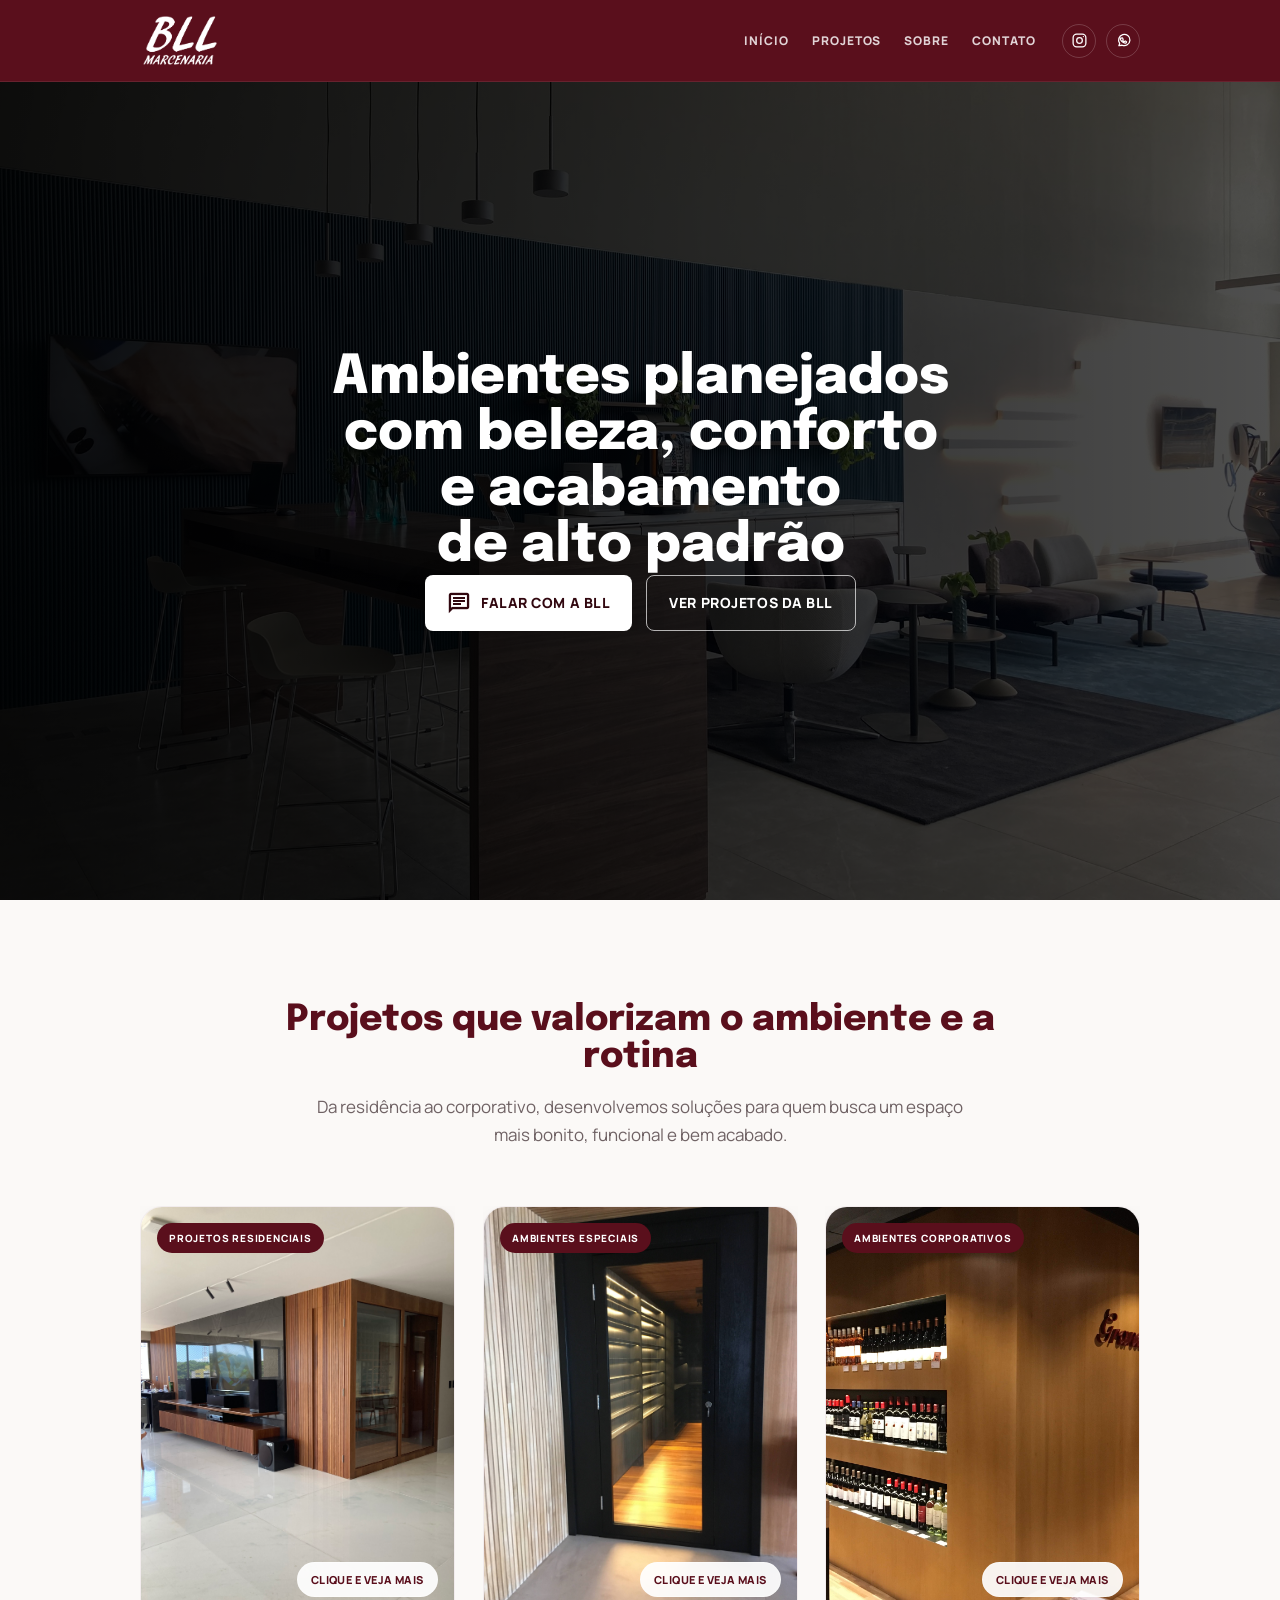
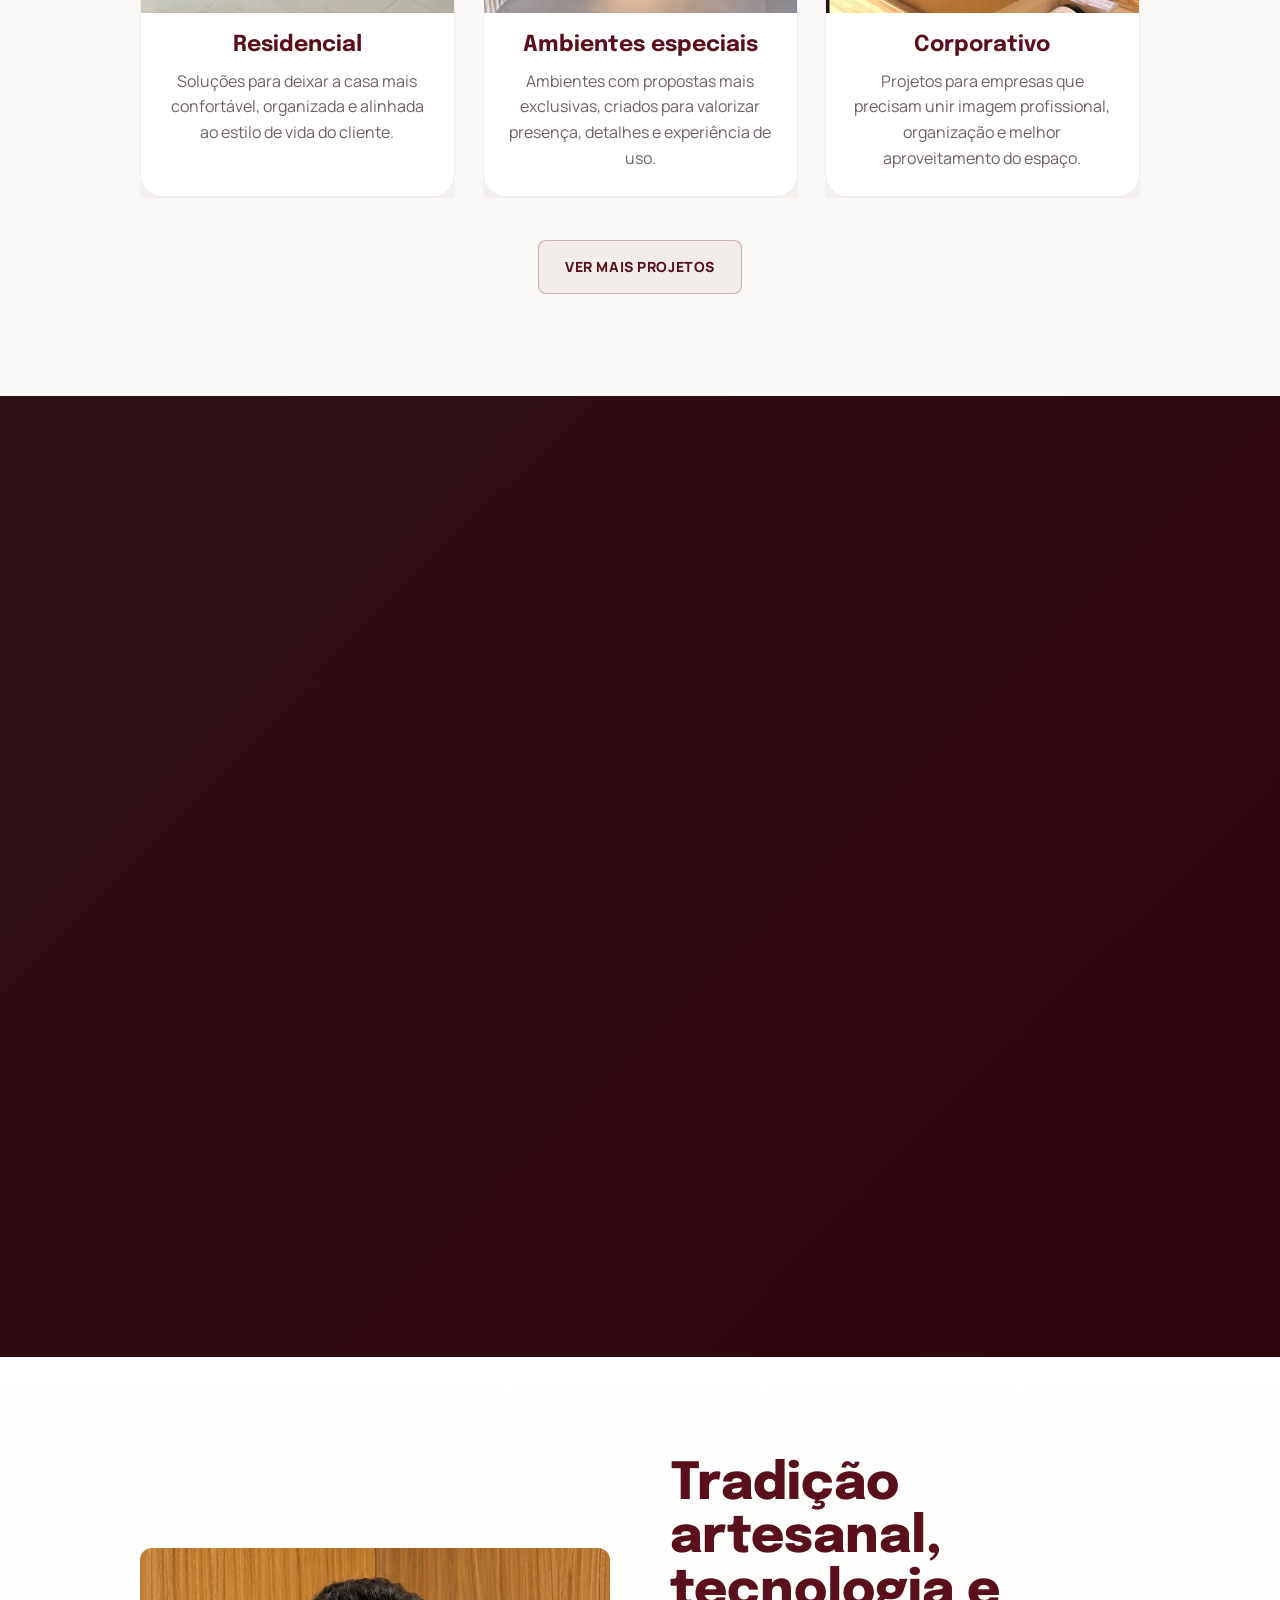
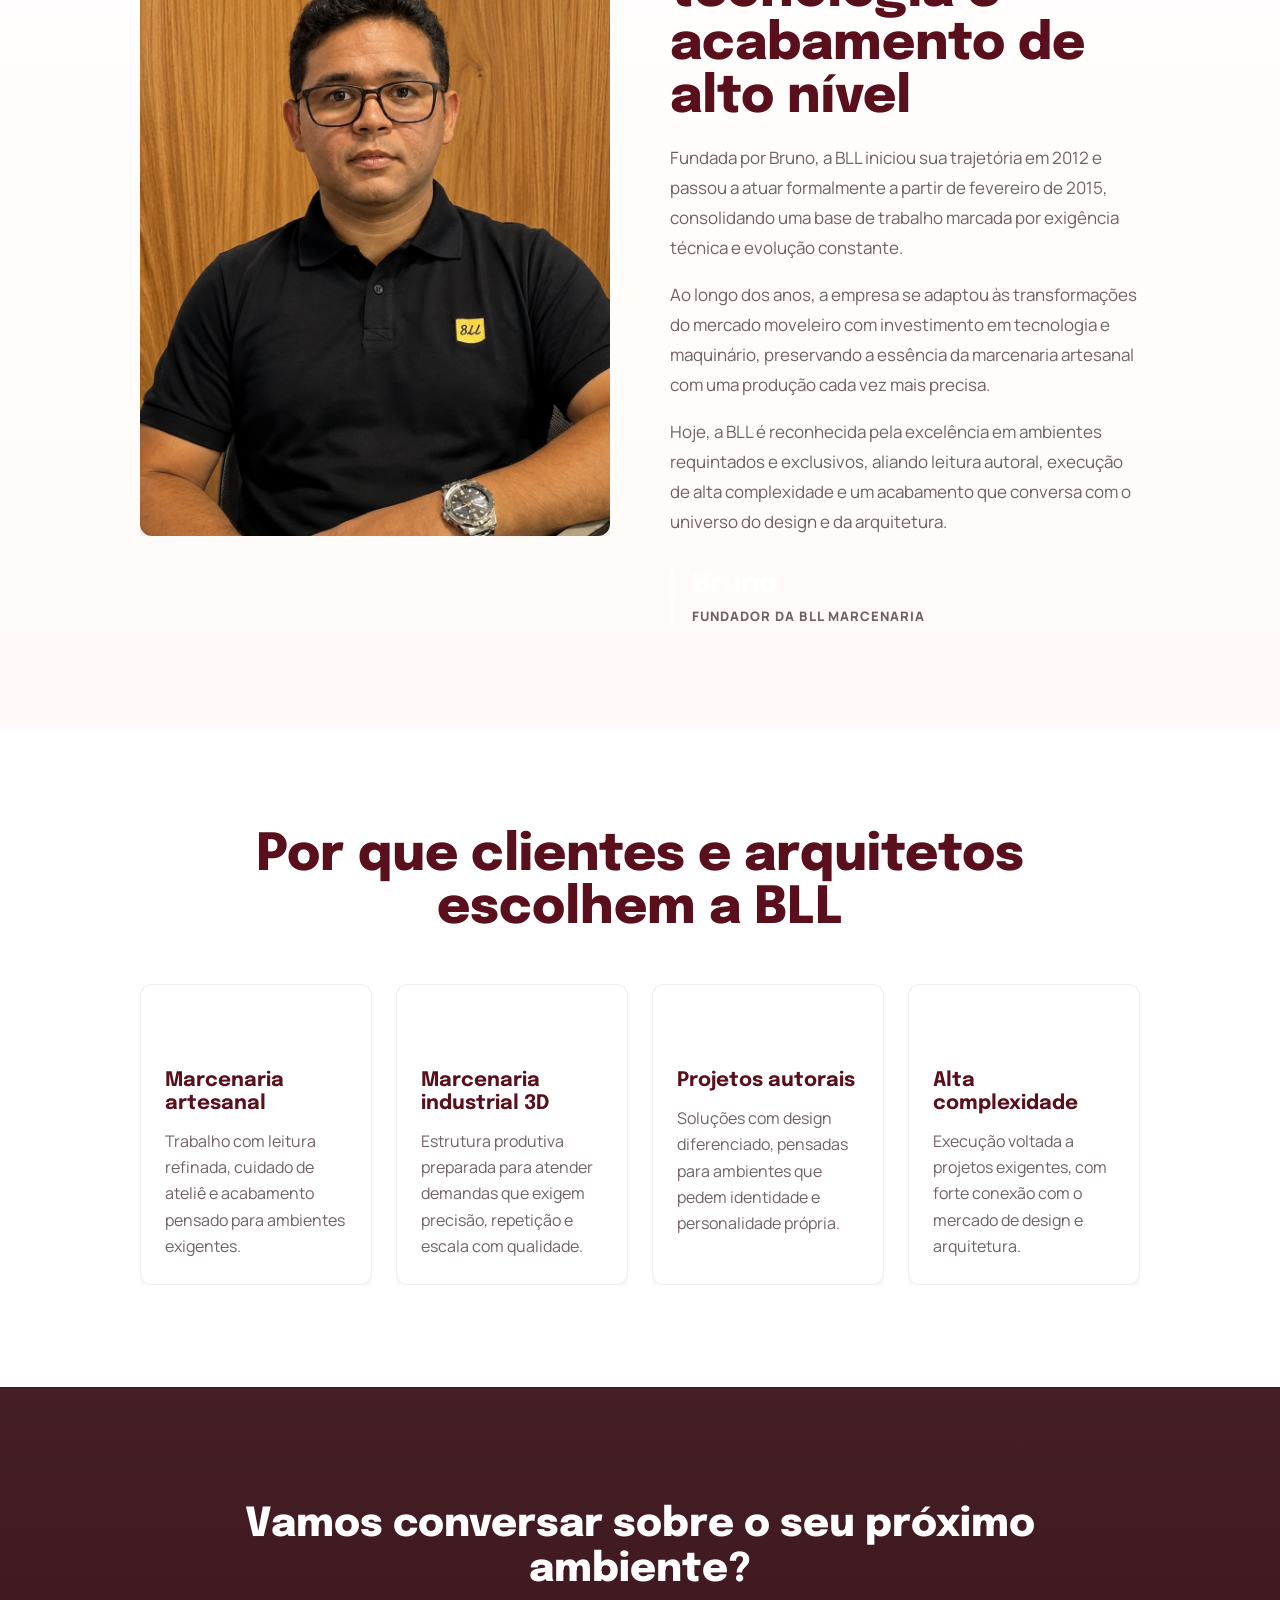
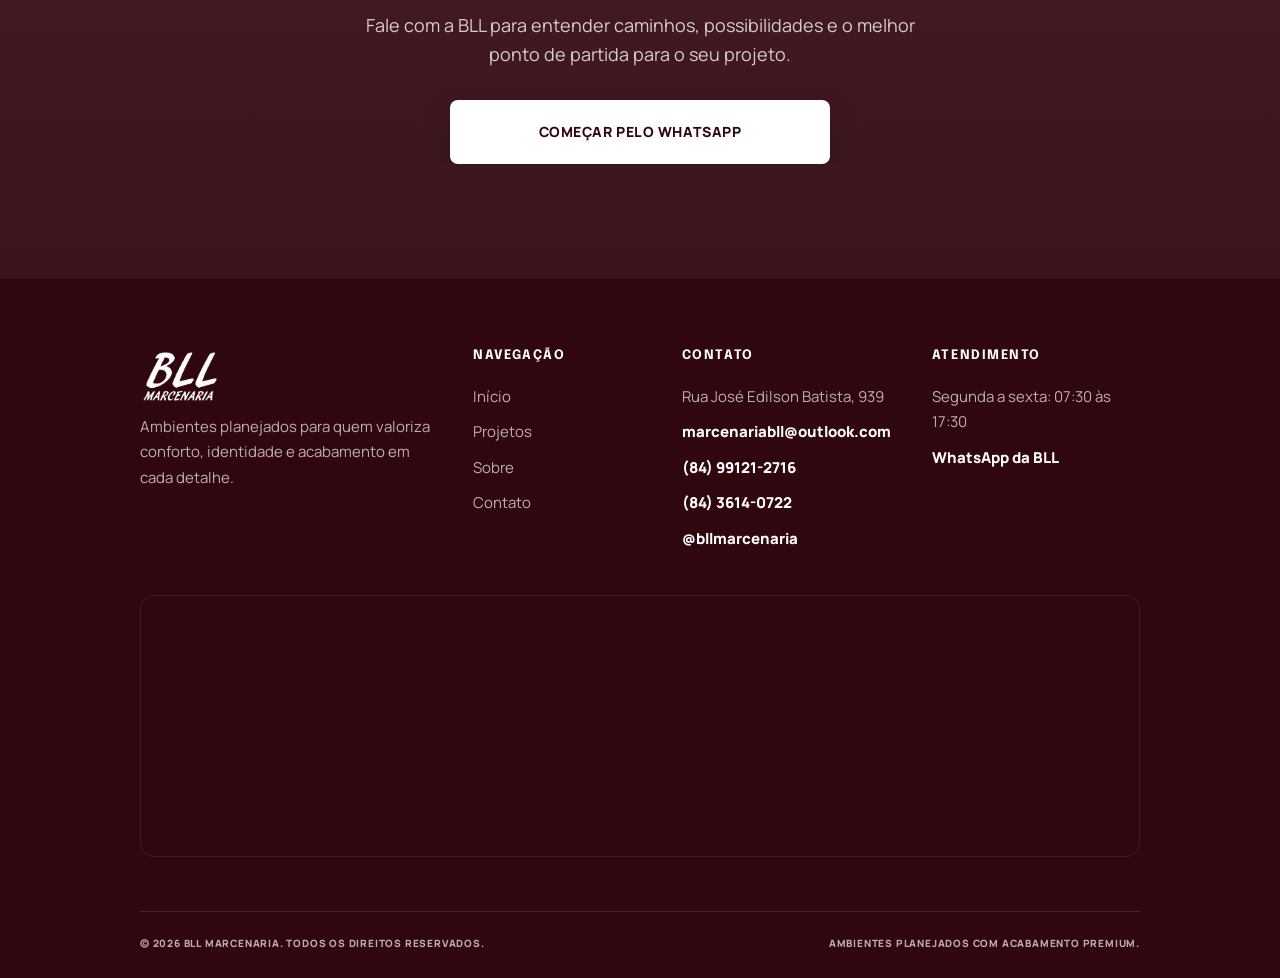
==== commit 439c3613: "Add project card prompts" ====
--- a/index.html
+++ b/index.html
@@ -119,7 +119,8 @@
         <a class="project-card reveal" href="galeria.html?categoria=residenciais">
           <figure class="project-media-frame">
             <img src="assets/IMAGENS/RESIDENCIAIS/1.JPEG" alt="Projeto residencial com marcenaria planejada em ambiente sofisticado" loading="lazy">
-            <figcaption>Projeto residencial</figcaption>
+            <figcaption>Projetos residenciais</figcaption>
+            <span class="project-card-action">Clique e veja mais</span>
           </figure>
           <h3>Residencial</h3>
           <p>Soluções para deixar a casa mais confortável, organizada e alinhada ao estilo de vida do cliente.</p>
@@ -128,6 +129,7 @@
           <figure class="project-media-frame">
             <img src="assets/IMAGENS/AMBIENTES ESPECIAIS/2.JPG" alt="Ambiente especial com marcenaria autoral e acabamento sofisticado" loading="lazy">
             <figcaption>Ambientes especiais</figcaption>
+            <span class="project-card-action">Clique e veja mais</span>
           </figure>
           <h3>Ambientes especiais</h3>
           <p>Ambientes com propostas mais exclusivas, criados para valorizar presença, detalhes e experiência de uso.</p>
@@ -136,6 +138,7 @@
           <figure class="project-media-frame">
             <img src="assets/IMAGENS/AMBIENTES CORPORATIVOS/1.JPG" alt="Ambiente corporativo com marcenaria sob medida e linguagem contemporânea" loading="lazy">
             <figcaption>Ambientes corporativos</figcaption>
+            <span class="project-card-action">Clique e veja mais</span>
           </figure>
           <h3>Corporativo</h3>
           <p>Projetos para empresas que precisam unir imagem profissional, organização e melhor aproveitamento do espaço.</p>
--- a/styles.css
+++ b/styles.css
@@ -670,6 +670,23 @@
   position: absolute;
   text-transform: uppercase;
   top: 16px;
+}
+
+.project-card-action {
+  align-items: center;
+  background: rgba(255, 255, 255, 0.92);
+  border: 1px solid rgba(255, 255, 255, 0.36);
+  border-radius: 999px;
+  bottom: 16px;
+  color: var(--wine);
+  display: inline-flex;
+  font-size: 11px;
+  font-weight: 800;
+  letter-spacing: 0.04em;
+  padding: 9px 13px;
+  position: absolute;
+  right: 16px;
+  text-transform: uppercase;
 }
 
 @media (min-width: 861px) {
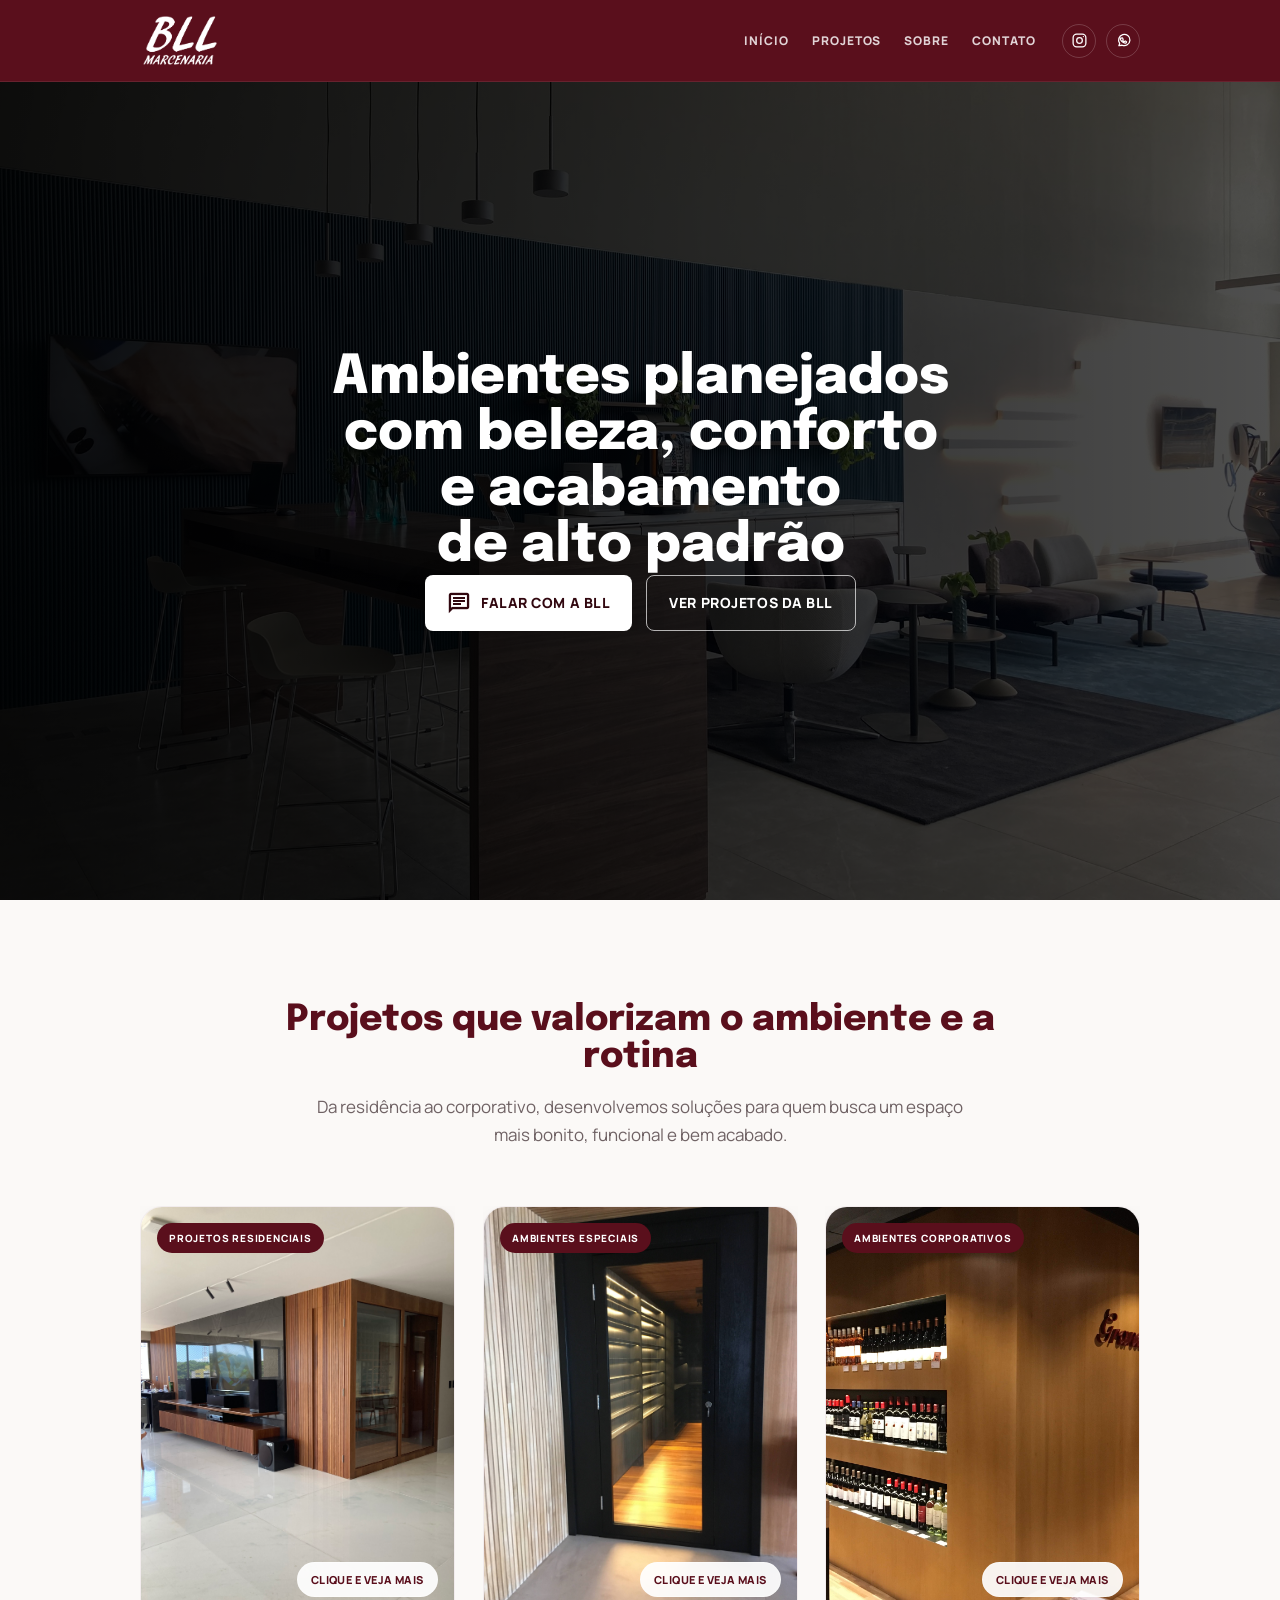
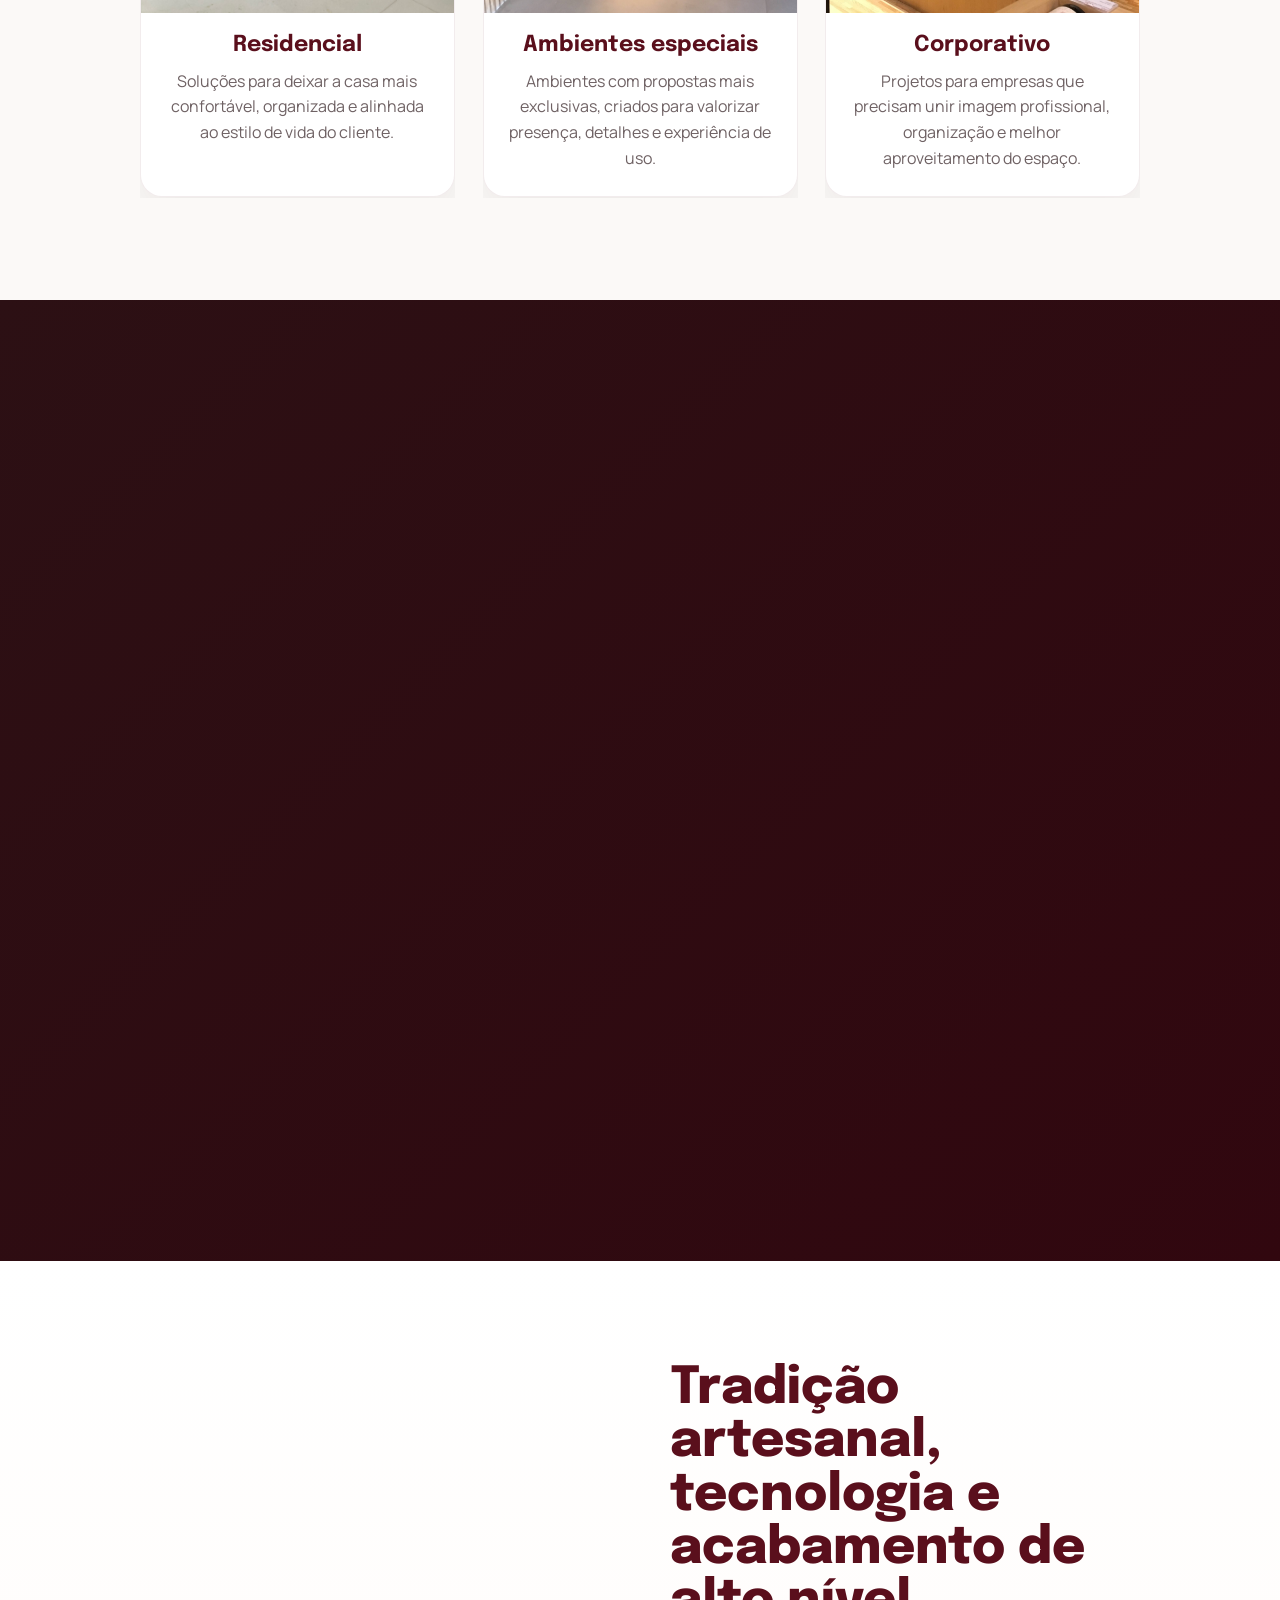
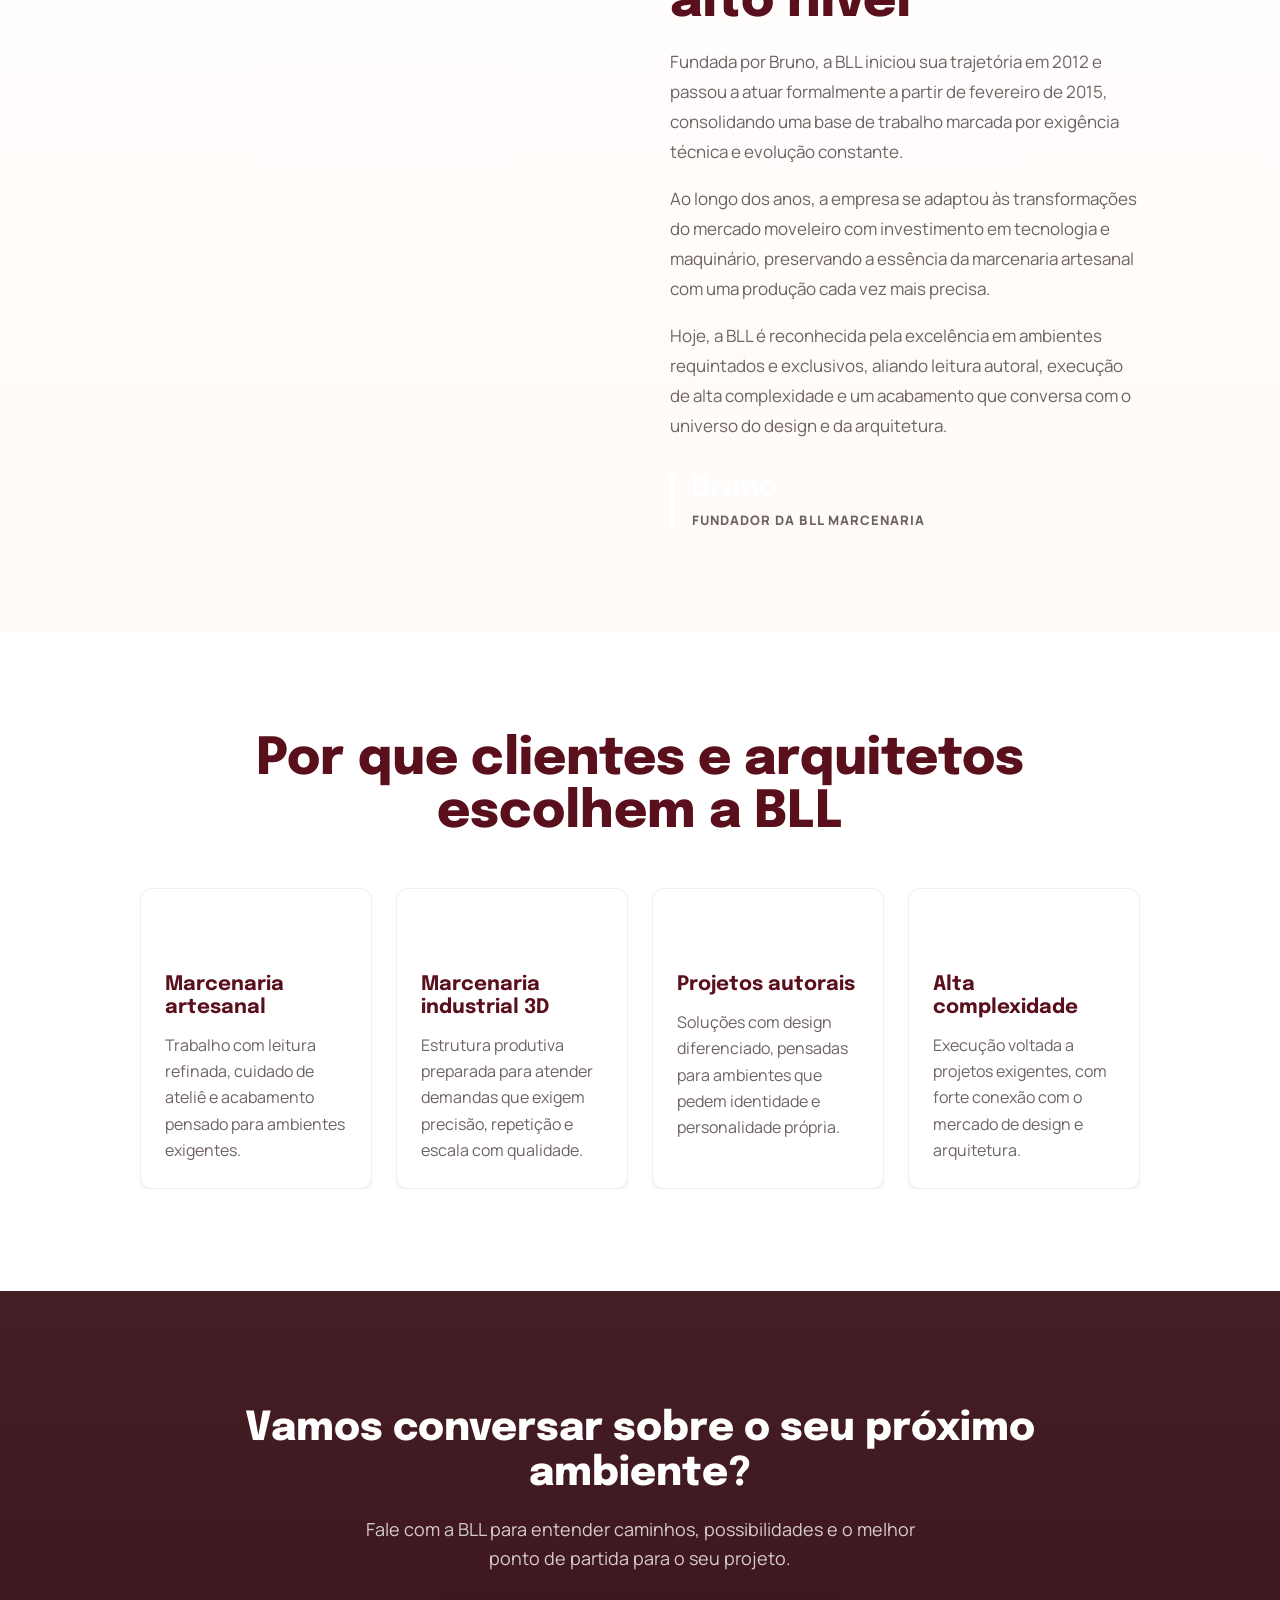
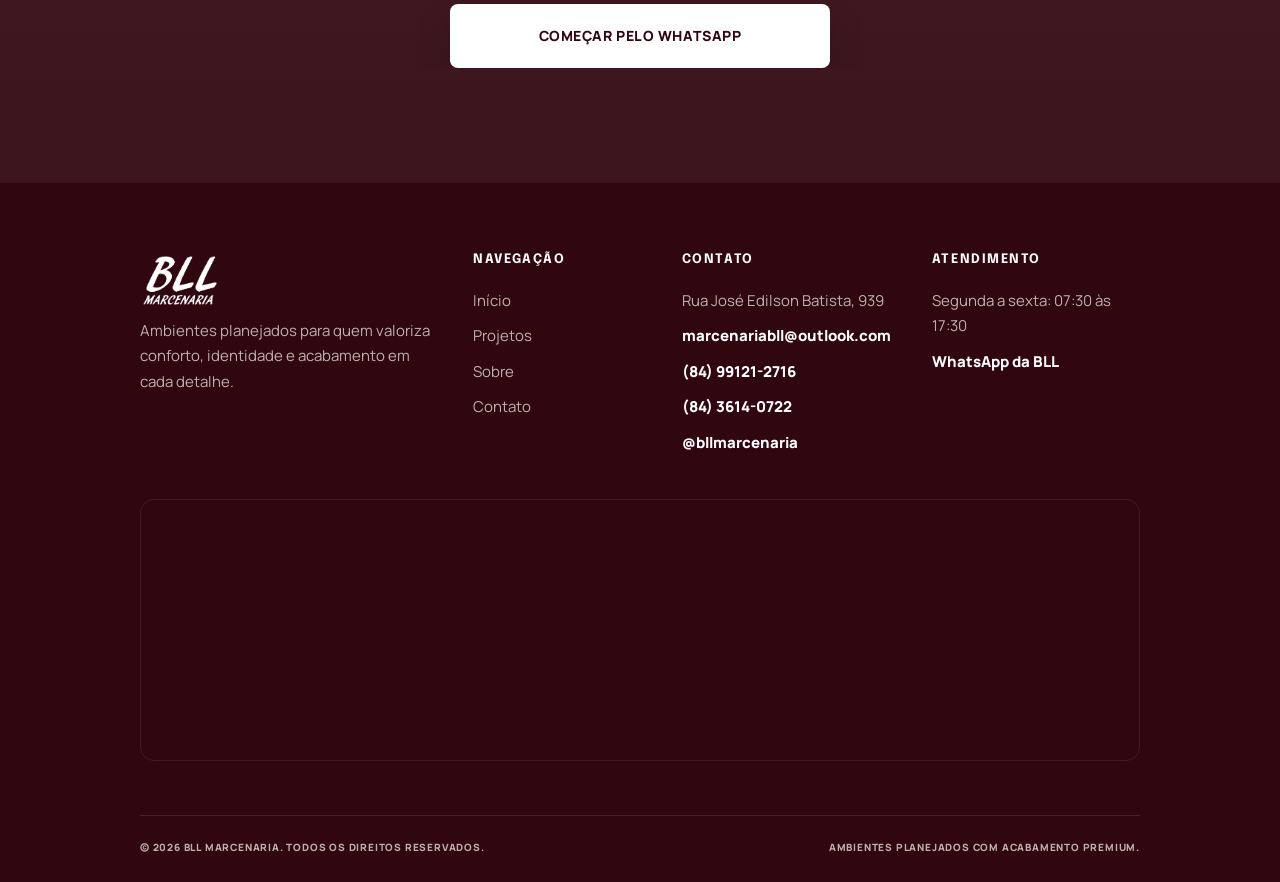
==== commit 78556da4: "Remove projects CTA button" ====
--- a/index.html
+++ b/index.html
@@ -144,9 +144,6 @@
           <p>Projetos para empresas que precisam unir imagem profissional, organização e melhor aproveitamento do espaço.</p>
         </a>
       </div>
-      <div class="center-action">
-        <a class="btn btn-soft" href="https://wa.me/5584991212716?text=Ola%2C%20gostaria%20de%20ver%20mais%20referencias%20de%20projetos%20da%20BLL%20Marcenaria." target="_blank" rel="noopener">Ver mais projetos</a>
-      </div>
     </section>
 
     <section class="section backstage">
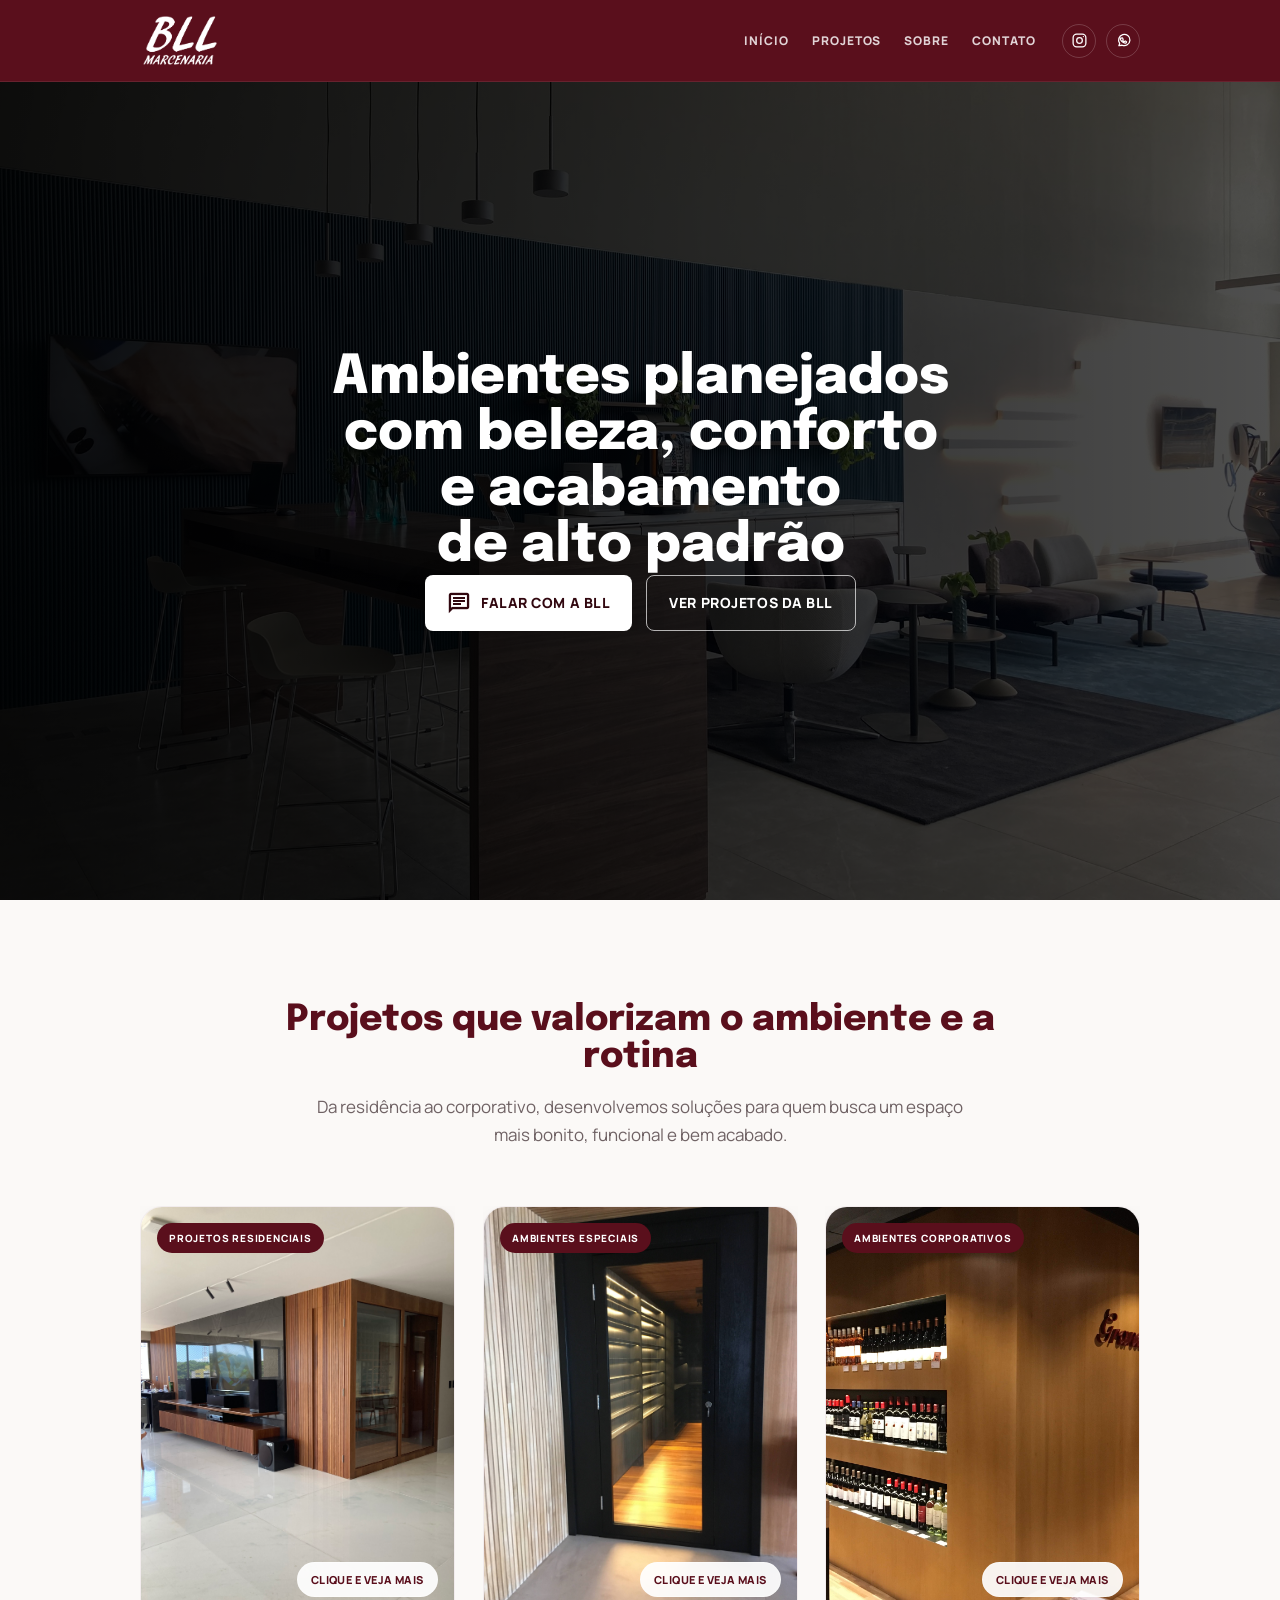
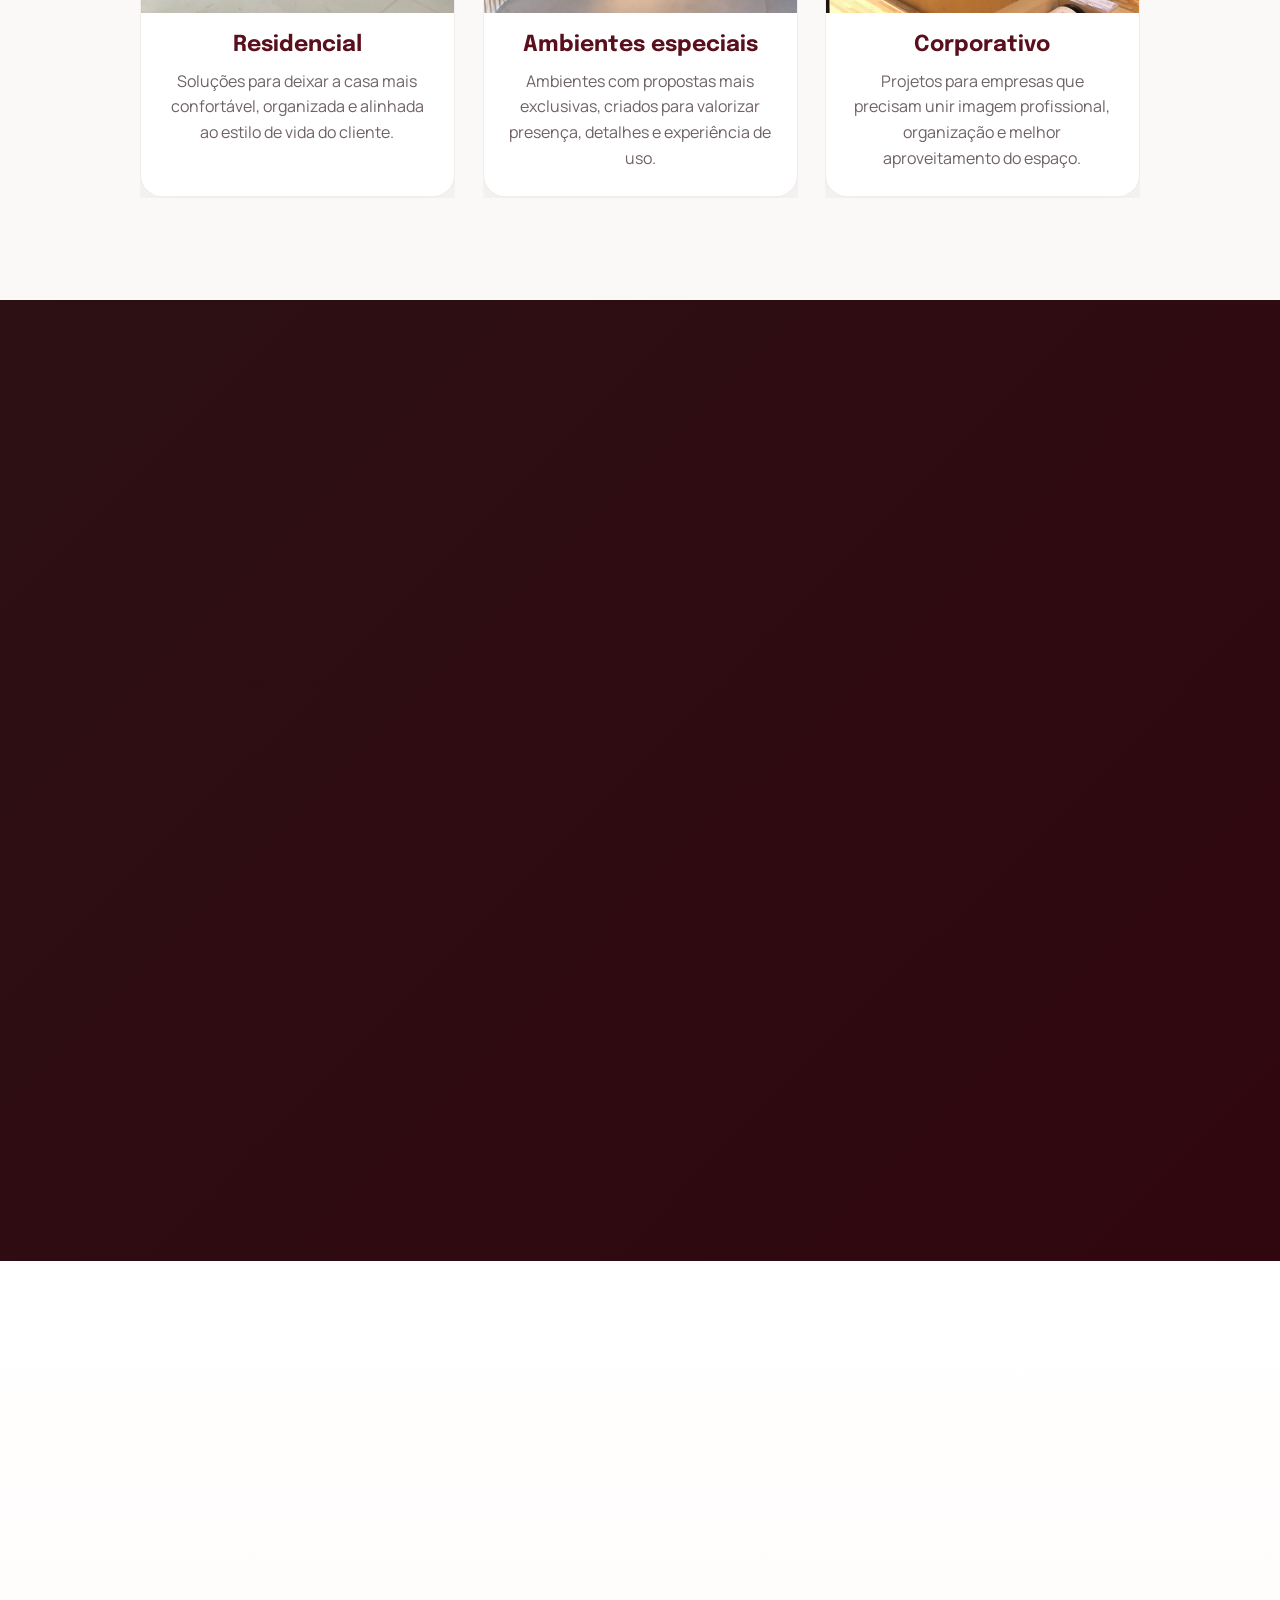
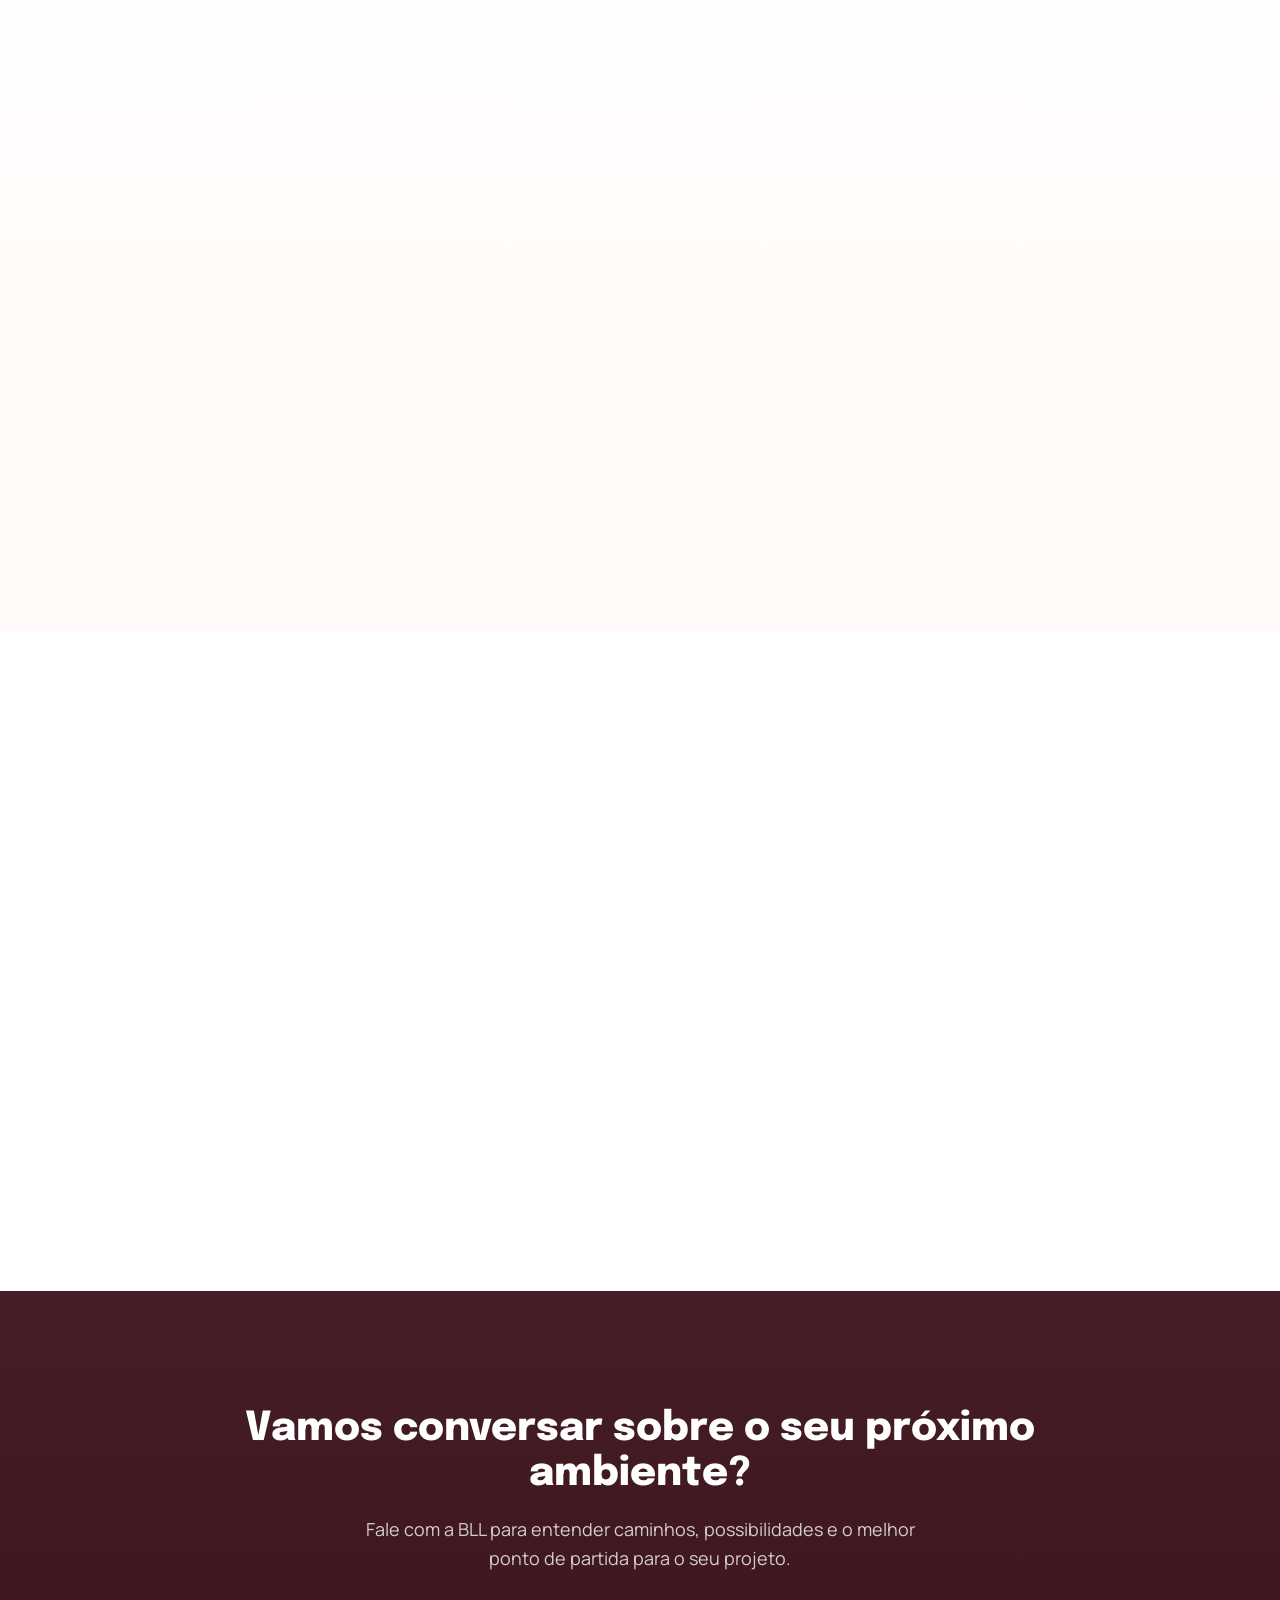
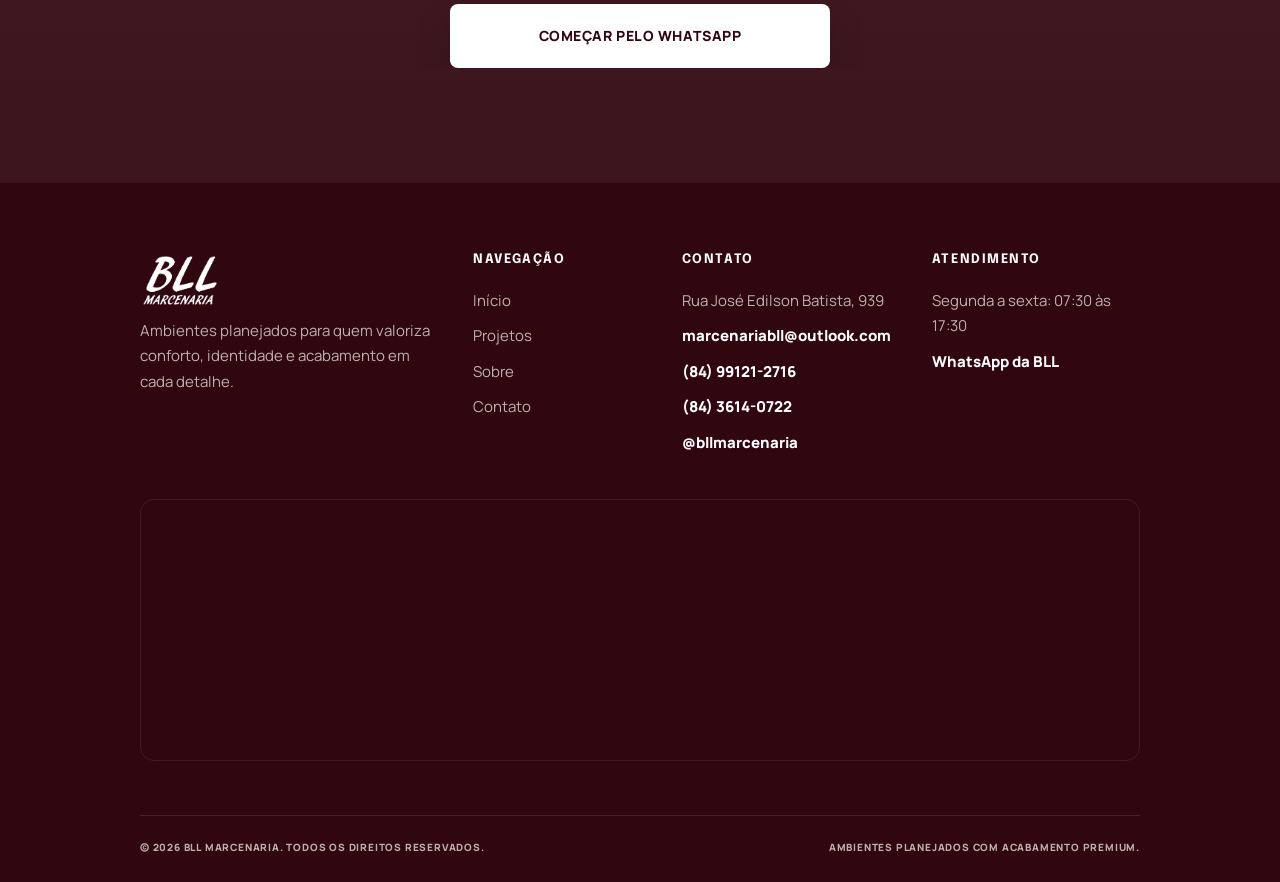
==== commit 16c9d99a: "Improve SEO metadata and structured data" ====
--- a/index.html
+++ b/index.html
@@ -3,20 +3,22 @@
 <head>
   <meta charset="UTF-8">
   <meta name="viewport" content="width=device-width, initial-scale=1.0">
-  <meta name="description" content="BLL Marcenaria: ambientes planejados de alto padrão, projetos autorais, execução precisa e acabamento para quem valoriza cada detalhe.">
-  <meta name="robots" content="index, follow">
-  <link rel="canonical" href="https://bllmarcenaria.com/">
+  <meta name="description" content="BLL Marcenaria: ambientes planejados de alto padrão, marcenaria artesanal e industrial, projetos autorais e acabamento premium.">
+  <meta name="robots" content="index, follow, max-image-preview:large">
+  <meta name="author" content="BLL Marcenaria">
+  <link rel="canonical" href="https://www.bllmarcenaria.com/">
   <meta property="og:type" content="website">
   <meta property="og:locale" content="pt_BR">
   <meta property="og:title" content="BLL Marcenaria | Ambientes Planejados de Alto Padrão">
-  <meta property="og:description" content="Ambientes planejados com projeto autoral, execução precisa e acabamento para residências, ambientes especiais e corporativos.">
-  <meta property="og:url" content="https://bllmarcenaria.com/">
+  <meta property="og:description" content="Ambientes planejados com projeto autoral, execução precisa e acabamento premium para residências, ambientes especiais e corporativos.">
+  <meta property="og:url" content="https://www.bllmarcenaria.com/">
   <meta property="og:site_name" content="BLL Marcenaria">
-  <meta property="og:image" content="https://bllmarcenaria.com/assets/IMAGENS/BANNER/4.JPEG">
+  <meta property="og:image" content="https://www.bllmarcenaria.com/assets/IMAGENS/BANNER/4.JPEG">
+  <meta property="og:image:alt" content="Ambiente planejado de alto padrão executado pela BLL Marcenaria">
   <meta name="twitter:card" content="summary_large_image">
   <meta name="twitter:title" content="BLL Marcenaria | Ambientes Planejados de Alto Padrão">
   <meta name="twitter:description" content="Projetos sob medida com desenho autoral, precisão e acabamento de alto nível.">
-  <meta name="twitter:image" content="https://bllmarcenaria.com/assets/IMAGENS/BANNER/4.JPEG">
+  <meta name="twitter:image" content="https://www.bllmarcenaria.com/assets/IMAGENS/BANNER/4.JPEG">
   <title>BLL Marcenaria | Ambientes Planejados de Alto Padrão</title>
   <link rel="icon" type="image/png" href="assets/brand/favicon-64.png">
   <link rel="apple-touch-icon" href="assets/brand/icon-192.png">
@@ -31,19 +33,79 @@
   <script type="application/ld+json">
     {
       "@context": "https://schema.org",
-      "@type": "LocalBusiness",
-      "name": "BLL Marcenaria",
-      "url": "https://bllmarcenaria.com/",
-      "email": "marcenariabll@outlook.com",
-      "telephone": "+55 84 99121-2716",
-      "address": {
-        "@type": "PostalAddress",
-        "streetAddress": "Rua José Edilson Batista, 939",
-        "addressCountry": "BR"
-      },
-      "openingHours": "Mo-Fr 07:30-17:30",
-      "sameAs": [
-        "https://instagram.com/bllmarcenaria"
+      "@graph": [
+        {
+          "@type": "WebSite",
+          "@id": "https://www.bllmarcenaria.com/#website",
+          "name": "BLL Marcenaria",
+          "url": "https://www.bllmarcenaria.com/",
+          "inLanguage": "pt-BR",
+          "publisher": {
+            "@id": "https://www.bllmarcenaria.com/#business"
+          }
+        },
+        {
+          "@type": "LocalBusiness",
+          "@id": "https://www.bllmarcenaria.com/#business",
+          "name": "BLL Marcenaria",
+          "description": "Marcenaria especializada em ambientes planejados de alto padrão, projetos autorais, execução de alta complexidade e acabamento premium.",
+          "url": "https://www.bllmarcenaria.com/",
+          "logo": "https://www.bllmarcenaria.com/assets/brand/logo-white.png",
+          "image": "https://www.bllmarcenaria.com/assets/IMAGENS/BANNER/4.JPEG",
+          "email": "marcenariabll@outlook.com",
+          "telephone": "+55 84 99121-2716",
+          "foundingDate": "2012",
+          "founder": {
+            "@type": "Person",
+            "name": "Bruno"
+          },
+          "address": {
+            "@type": "PostalAddress",
+            "streetAddress": "Rua José Edilson Batista, 939",
+            "addressCountry": "BR"
+          },
+          "openingHoursSpecification": [
+            {
+              "@type": "OpeningHoursSpecification",
+              "dayOfWeek": [
+                "Monday",
+                "Tuesday",
+                "Wednesday",
+                "Thursday",
+                "Friday"
+              ],
+              "opens": "07:30",
+              "closes": "17:30"
+            }
+          ],
+          "areaServed": "Brasil",
+          "sameAs": [
+            "https://instagram.com/bllmarcenaria"
+          ],
+          "makesOffer": [
+            {
+              "@type": "Offer",
+              "itemOffered": {
+                "@type": "Service",
+                "name": "Ambientes planejados de alto padrão"
+              }
+            },
+            {
+              "@type": "Offer",
+              "itemOffered": {
+                "@type": "Service",
+                "name": "Projetos residenciais, corporativos e ambientes especiais"
+              }
+            },
+            {
+              "@type": "Offer",
+              "itemOffered": {
+                "@type": "Service",
+                "name": "Marcenaria artesanal e industrial"
+              }
+            }
+          ]
+        }
       ]
     }
   </script>
--- a/styles.css
+++ b/styles.css
@@ -862,13 +862,13 @@
 }
 
 .signature {
-  border-left: 4px solid var(--gold);
+  border-left: 4px solid var(--wine);
   margin-top: 34px;
   padding-left: 18px;
 }
 
 .signature strong {
-  color: var(--gold);
+  color: var(--wine);
   display: block;
   font-family: "Epilogue", Arial, sans-serif;
   font-size: 28px;
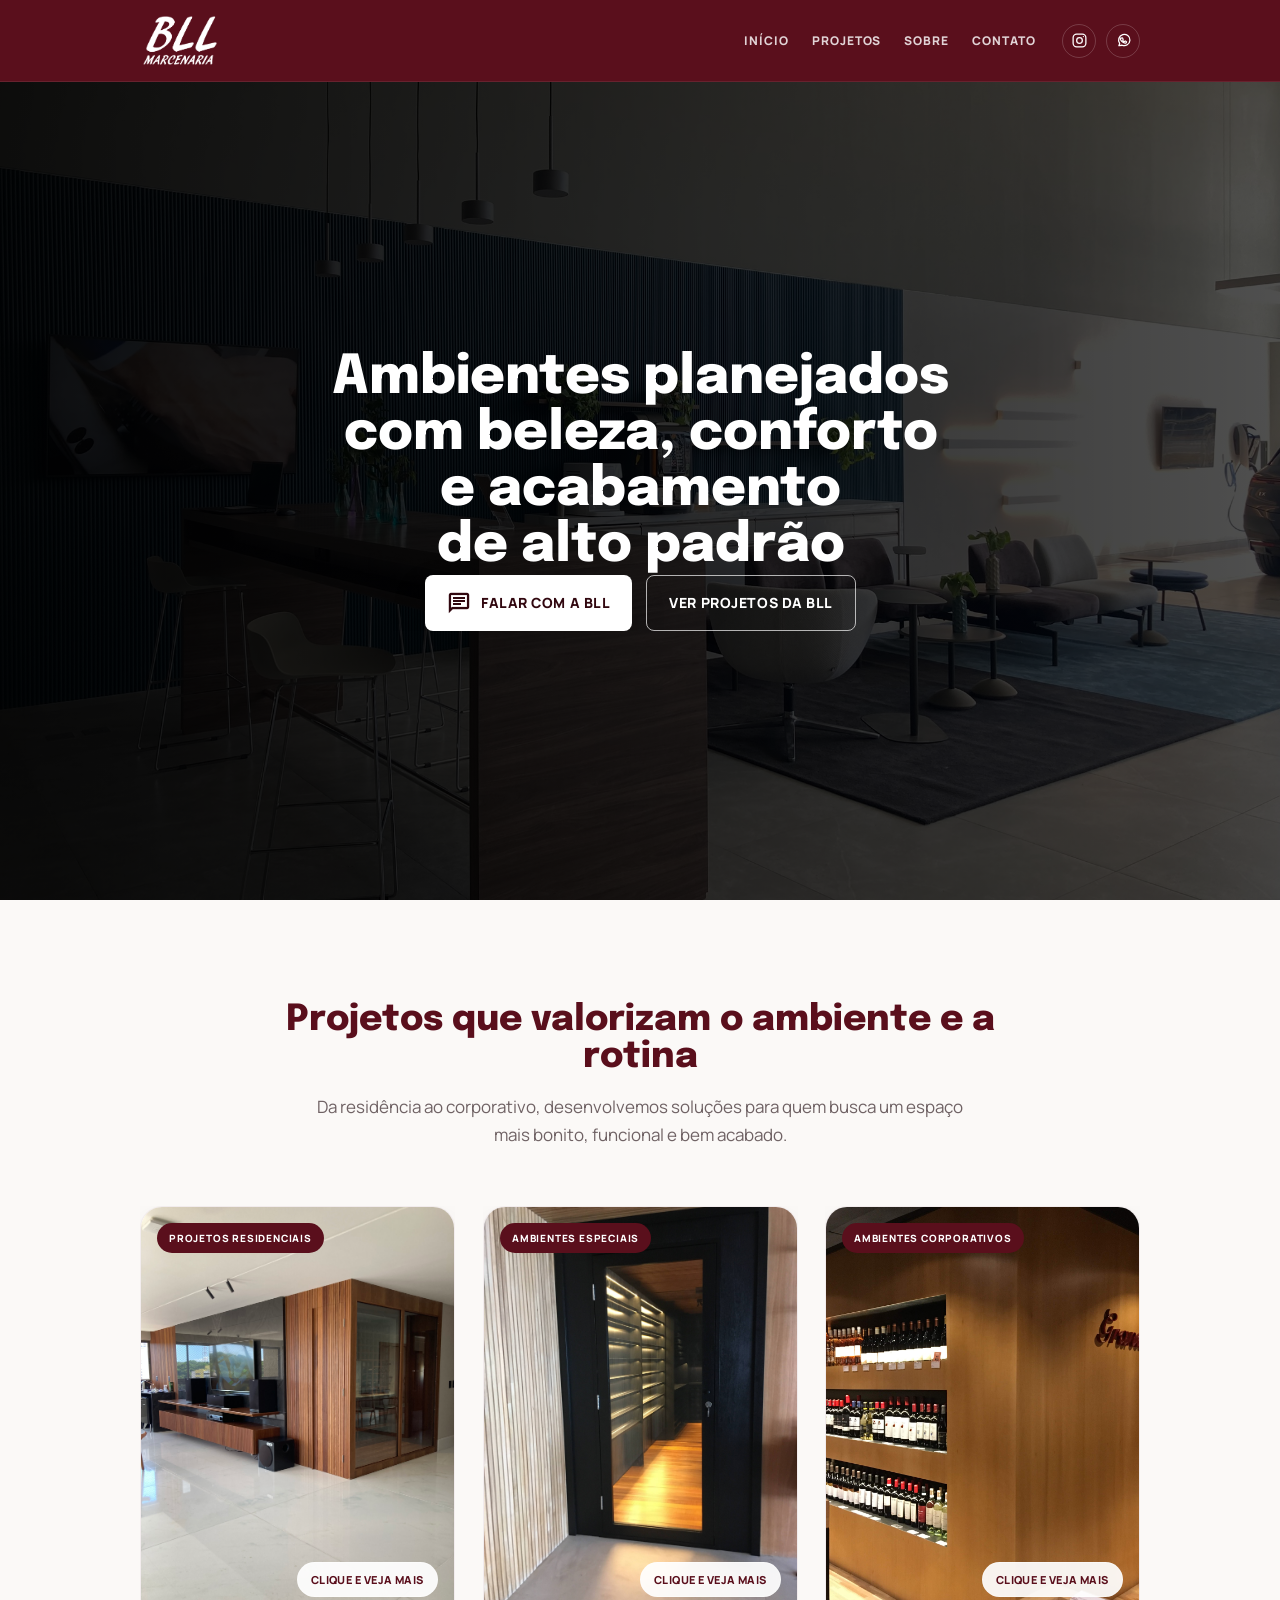
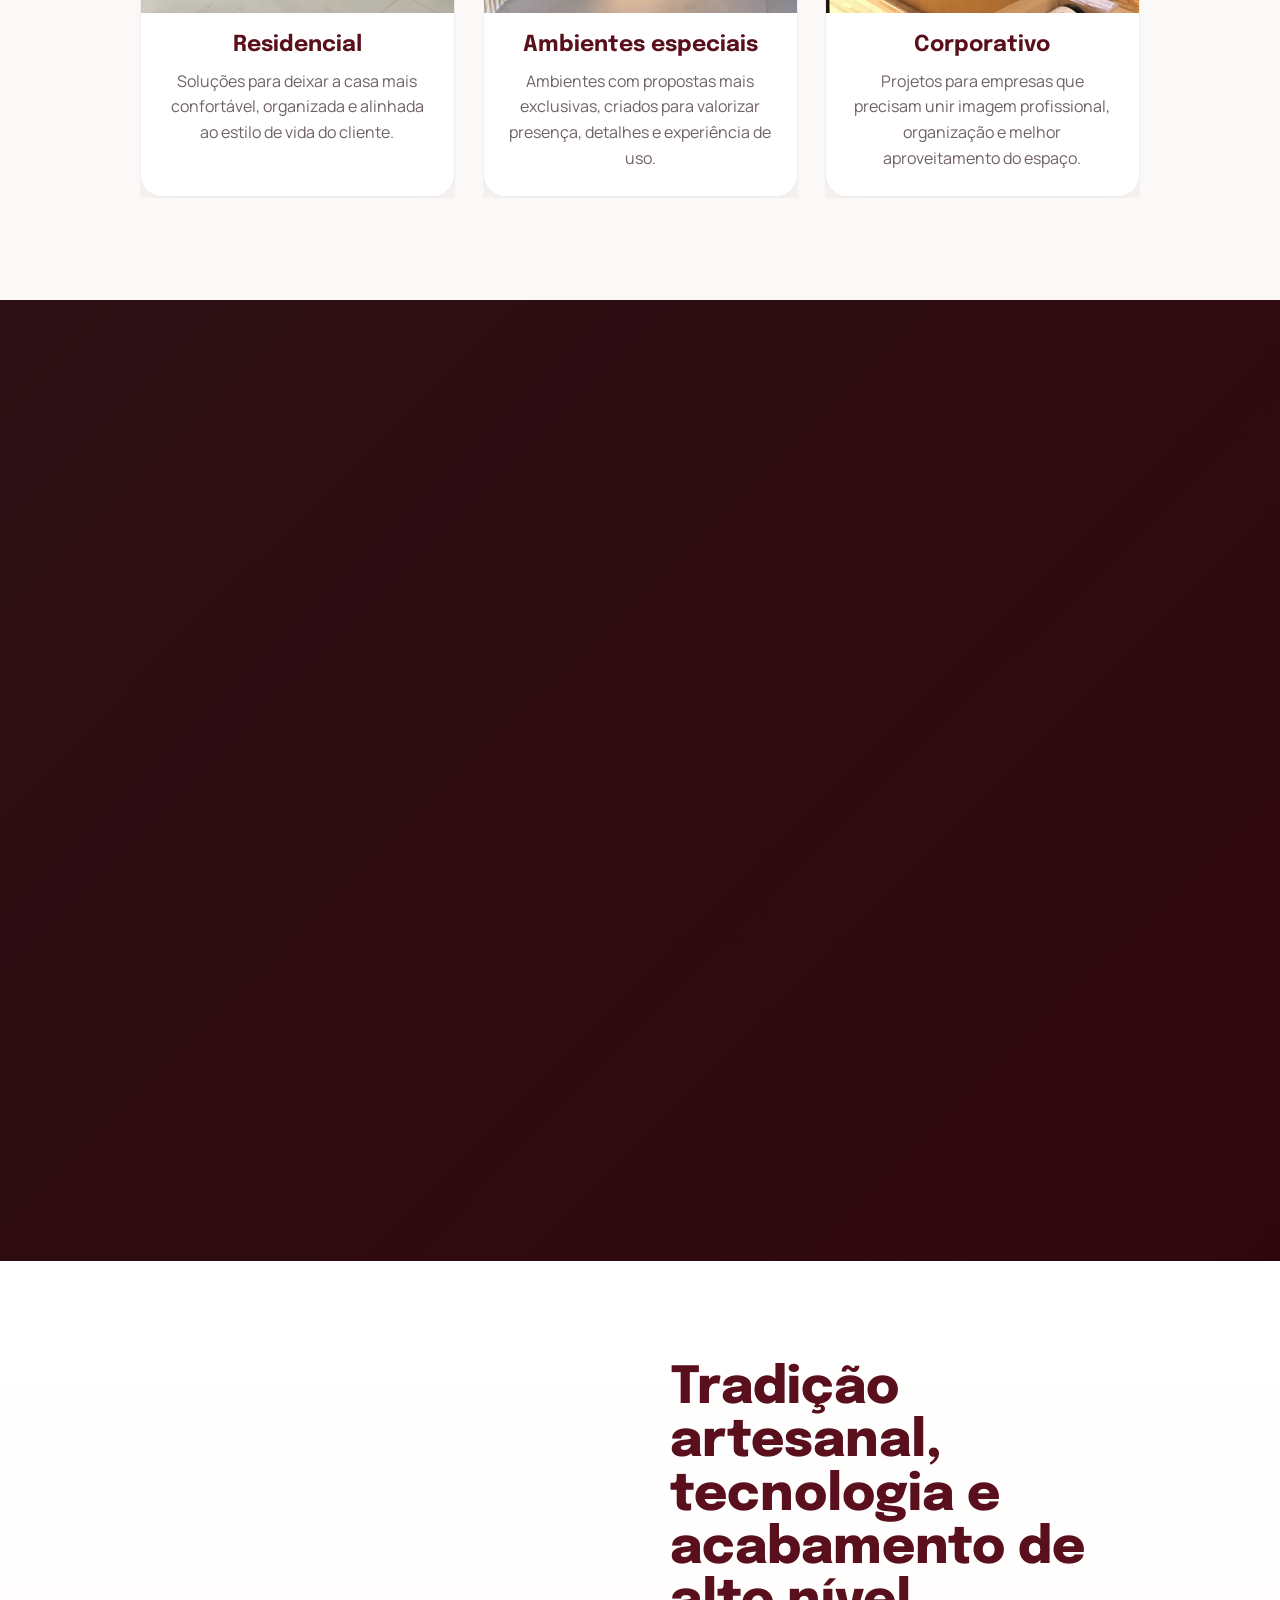
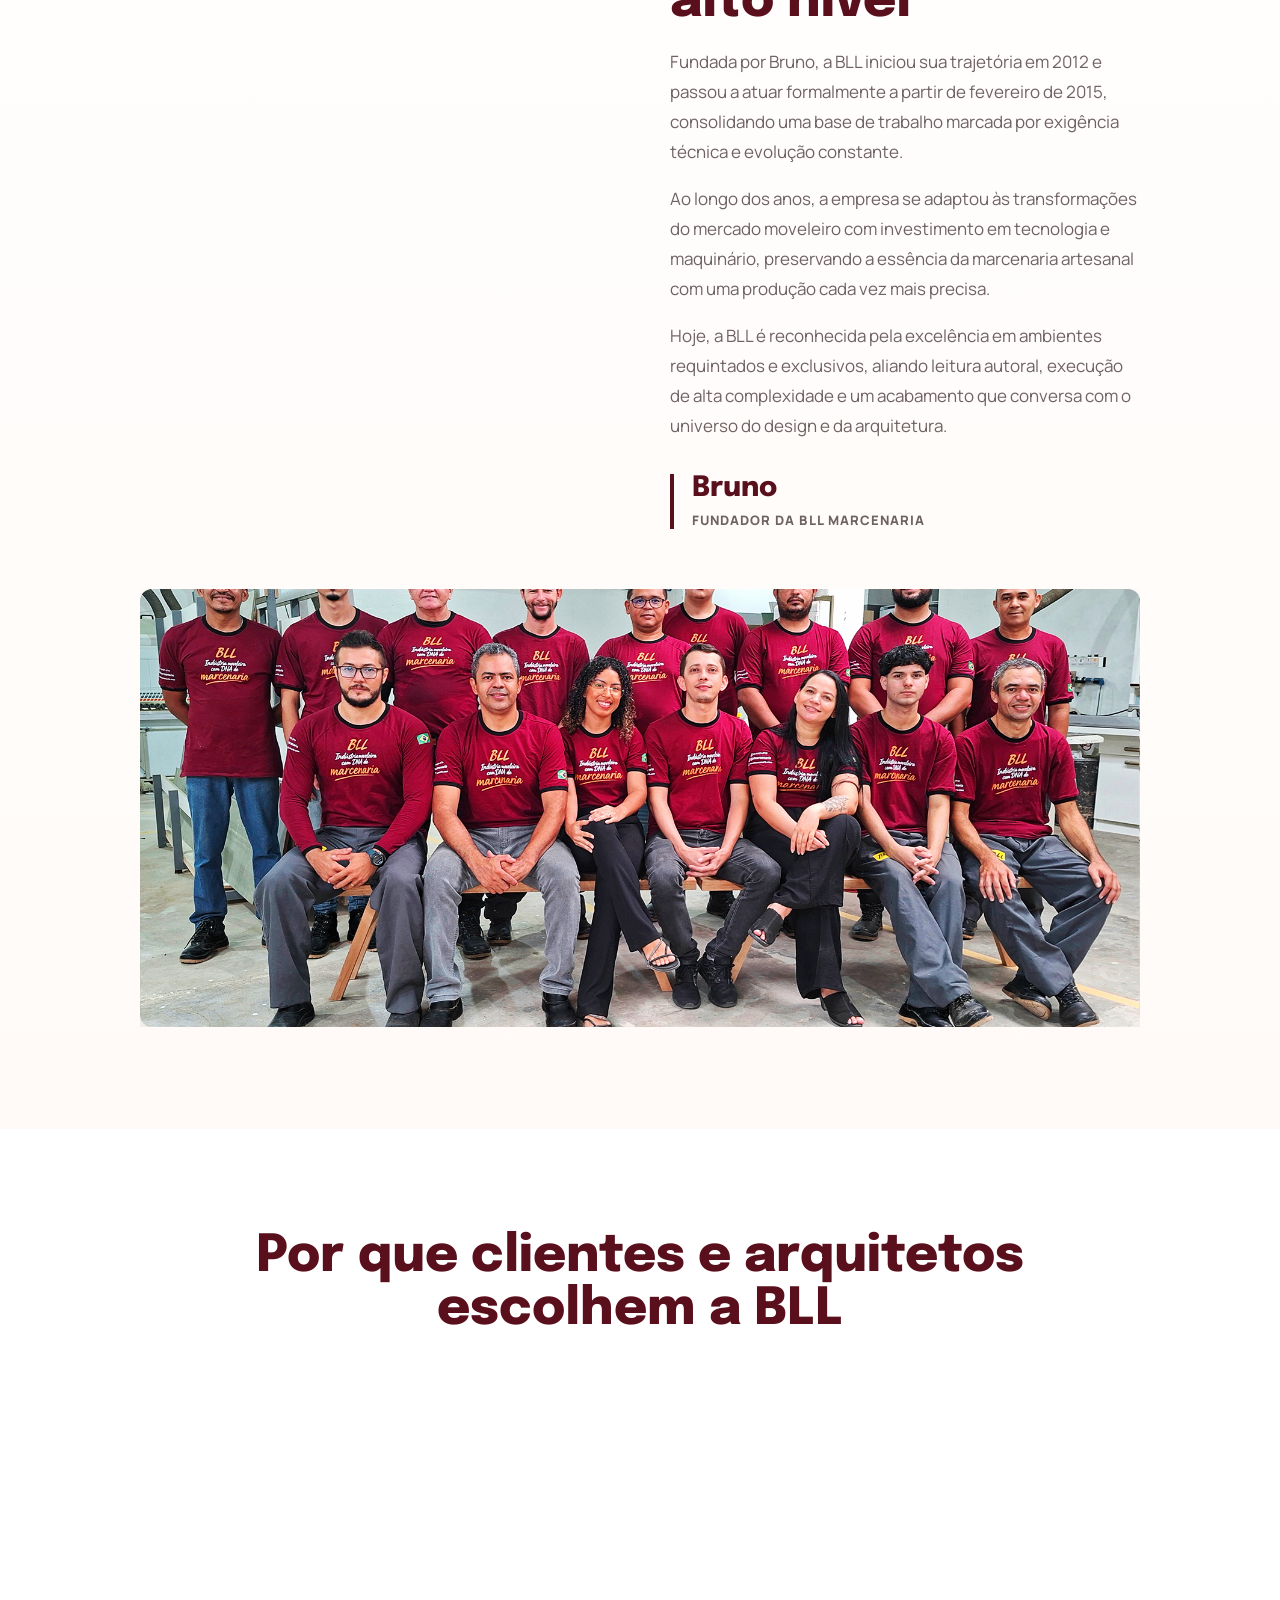
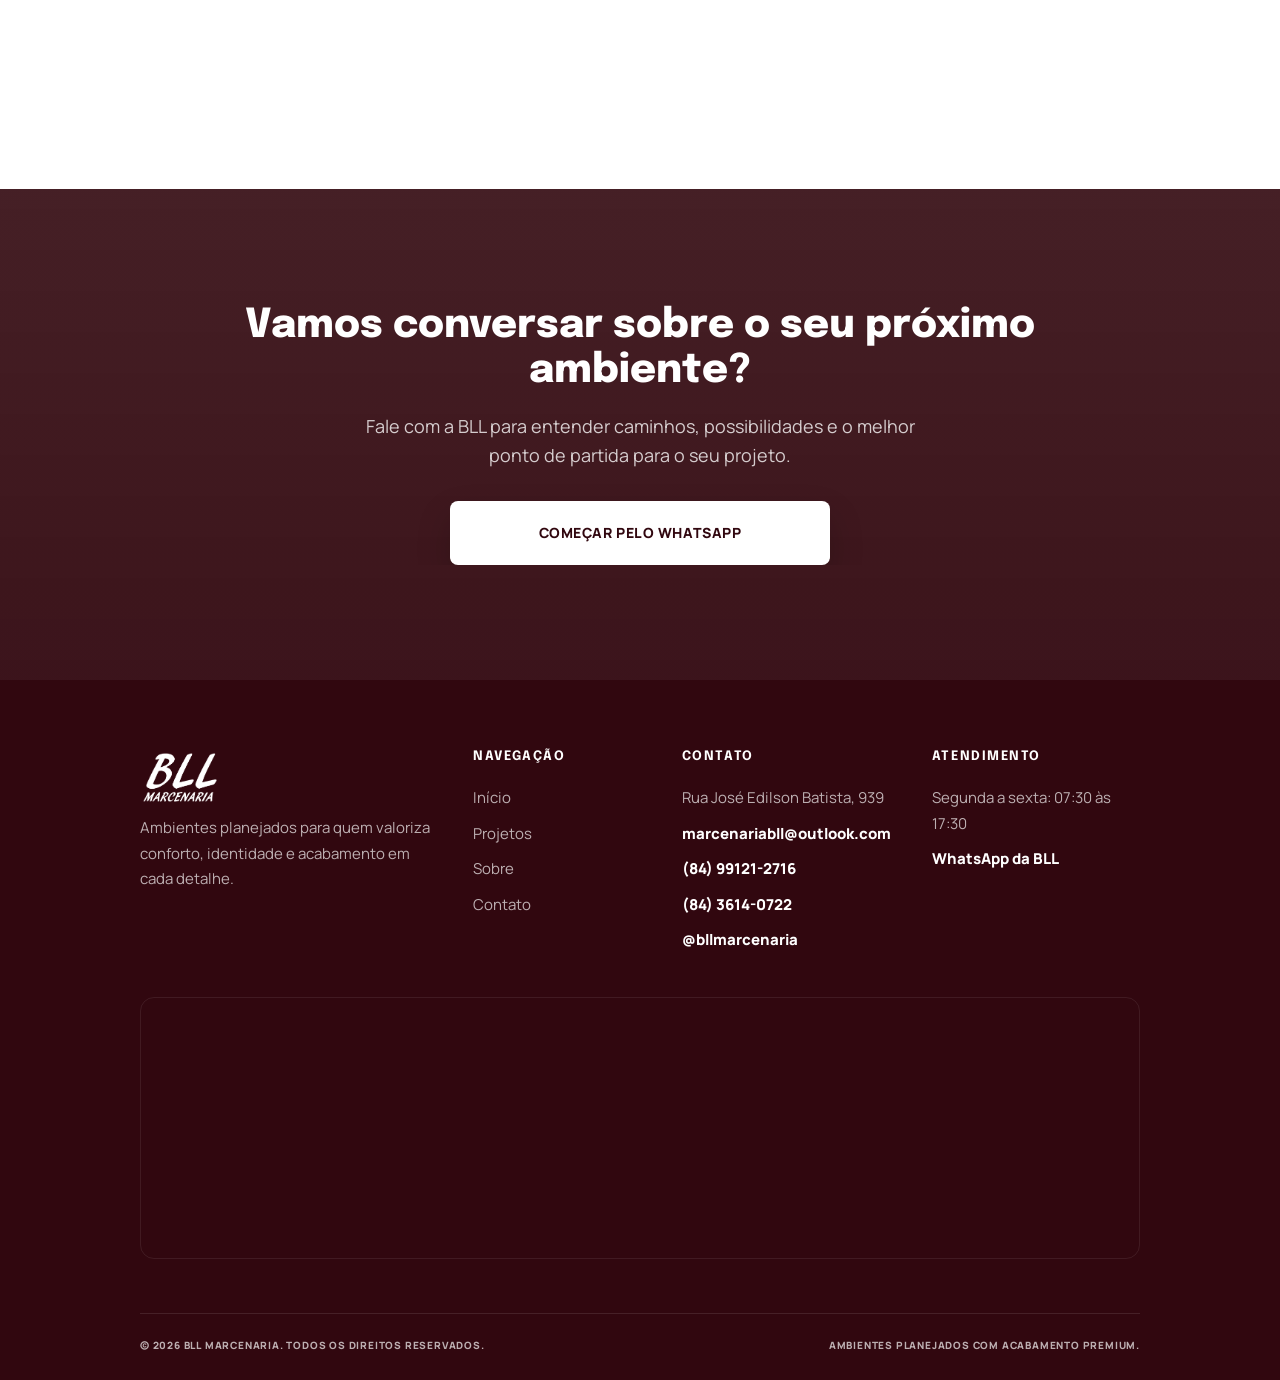
==== commit 7ea150e2: "Update workshop photos and add team section" ====
--- a/index.html
+++ b/index.html
@@ -6,6 +6,8 @@
   <meta name="description" content="BLL Marcenaria: ambientes planejados de alto padrão, marcenaria artesanal e industrial, projetos autorais e acabamento premium.">
   <meta name="robots" content="index, follow, max-image-preview:large">
   <meta name="author" content="BLL Marcenaria">
+  <meta name="keywords" content="BLL Marcenaria, BLL, marcenaria, ambientes planejados, marcenaria de alto padrão, projetos planejados, móveis planejados, ambiente planejado, marcenaria artesanal, marcenaria industrial, projetos residenciais, ambientes corporativos">
+  <meta name="application-name" content="BLL Marcenaria">
   <link rel="canonical" href="https://www.bllmarcenaria.com/">
   <meta property="og:type" content="website">
   <meta property="og:locale" content="pt_BR">
@@ -20,7 +22,9 @@
   <meta name="twitter:description" content="Projetos sob medida com desenho autoral, precisão e acabamento de alto nível.">
   <meta name="twitter:image" content="https://www.bllmarcenaria.com/assets/IMAGENS/BANNER/4.JPEG">
   <title>BLL Marcenaria | Ambientes Planejados de Alto Padrão</title>
+  <link rel="shortcut icon" href="/favicon.ico">
   <link rel="icon" type="image/png" href="assets/brand/favicon-64.png">
+  <link rel="icon" type="image/png" sizes="64x64" href="assets/brand/favicon-64.png">
   <link rel="apple-touch-icon" href="assets/brand/icon-192.png">
   <link rel="manifest" href="site.webmanifest">
   <meta name="theme-color" content="#5A0F1C">
@@ -40,6 +44,7 @@
           "name": "BLL Marcenaria",
           "url": "https://www.bllmarcenaria.com/",
           "inLanguage": "pt-BR",
+          "keywords": "BLL Marcenaria, BLL, marcenaria, ambientes planejados, marcenaria de alto padrão, projetos planejados",
           "publisher": {
             "@id": "https://www.bllmarcenaria.com/#business"
           }
@@ -48,6 +53,10 @@
           "@type": "LocalBusiness",
           "@id": "https://www.bllmarcenaria.com/#business",
           "name": "BLL Marcenaria",
+          "alternateName": [
+            "BLL",
+            "BLL Marcenaria"
+          ],
           "description": "Marcenaria especializada em ambientes planejados de alto padrão, projetos autorais, execução de alta complexidade e acabamento premium.",
           "url": "https://www.bllmarcenaria.com/",
           "logo": "https://www.bllmarcenaria.com/assets/brand/logo-white.png",
@@ -257,6 +266,9 @@
           <span>Fundador da BLL Marcenaria</span>
         </div>
       </div>
+      <figure class="team-photo reveal">
+        <img src="assets/IMAGENS/EQUIPE/imagem%20equipe.png" alt="Equipe da BLL Marcenaria" loading="lazy">
+      </figure>
     </section>
 
     <section class="section differentials">
--- a/styles.css
+++ b/styles.css
@@ -883,6 +883,21 @@
   letter-spacing: 0.08em;
   margin-top: 8px;
   text-transform: uppercase;
+}
+
+.team-photo {
+  grid-column: 1 / -1;
+  margin: 0;
+}
+
+.team-photo img {
+  aspect-ratio: 16 / 7;
+  border-radius: 12px;
+  box-shadow: 0 28px 64px rgba(36, 18, 20, 0.12);
+  filter: saturate(0.95);
+  object-fit: cover;
+  object-position: center;
+  width: 100%;
 }
 
 .differentials {
@@ -3154,6 +3169,10 @@
     aspect-ratio: 1 / 1.08;
   }
 
+  .team-photo img {
+    aspect-ratio: 4 / 3;
+  }
+
   .differential-grid,
   .catalog-grid {
     grid-template-columns: 1fr;
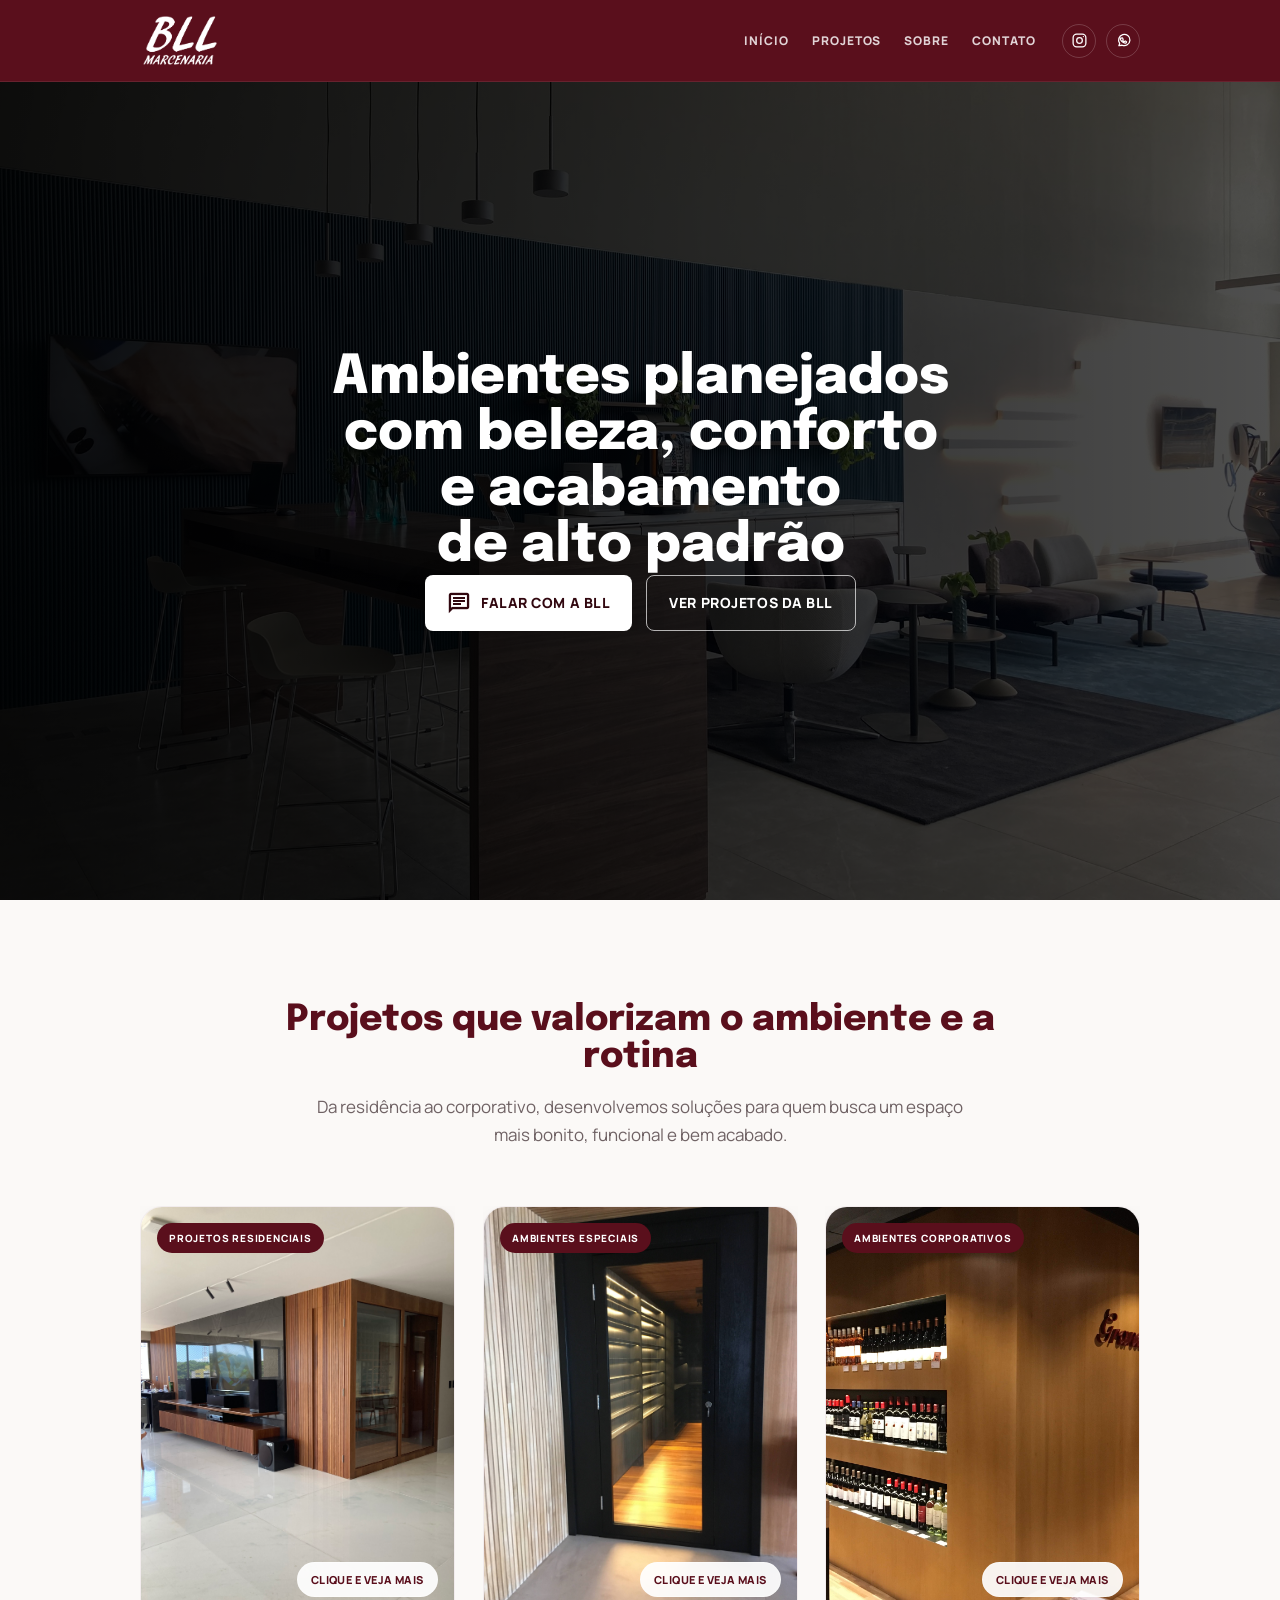
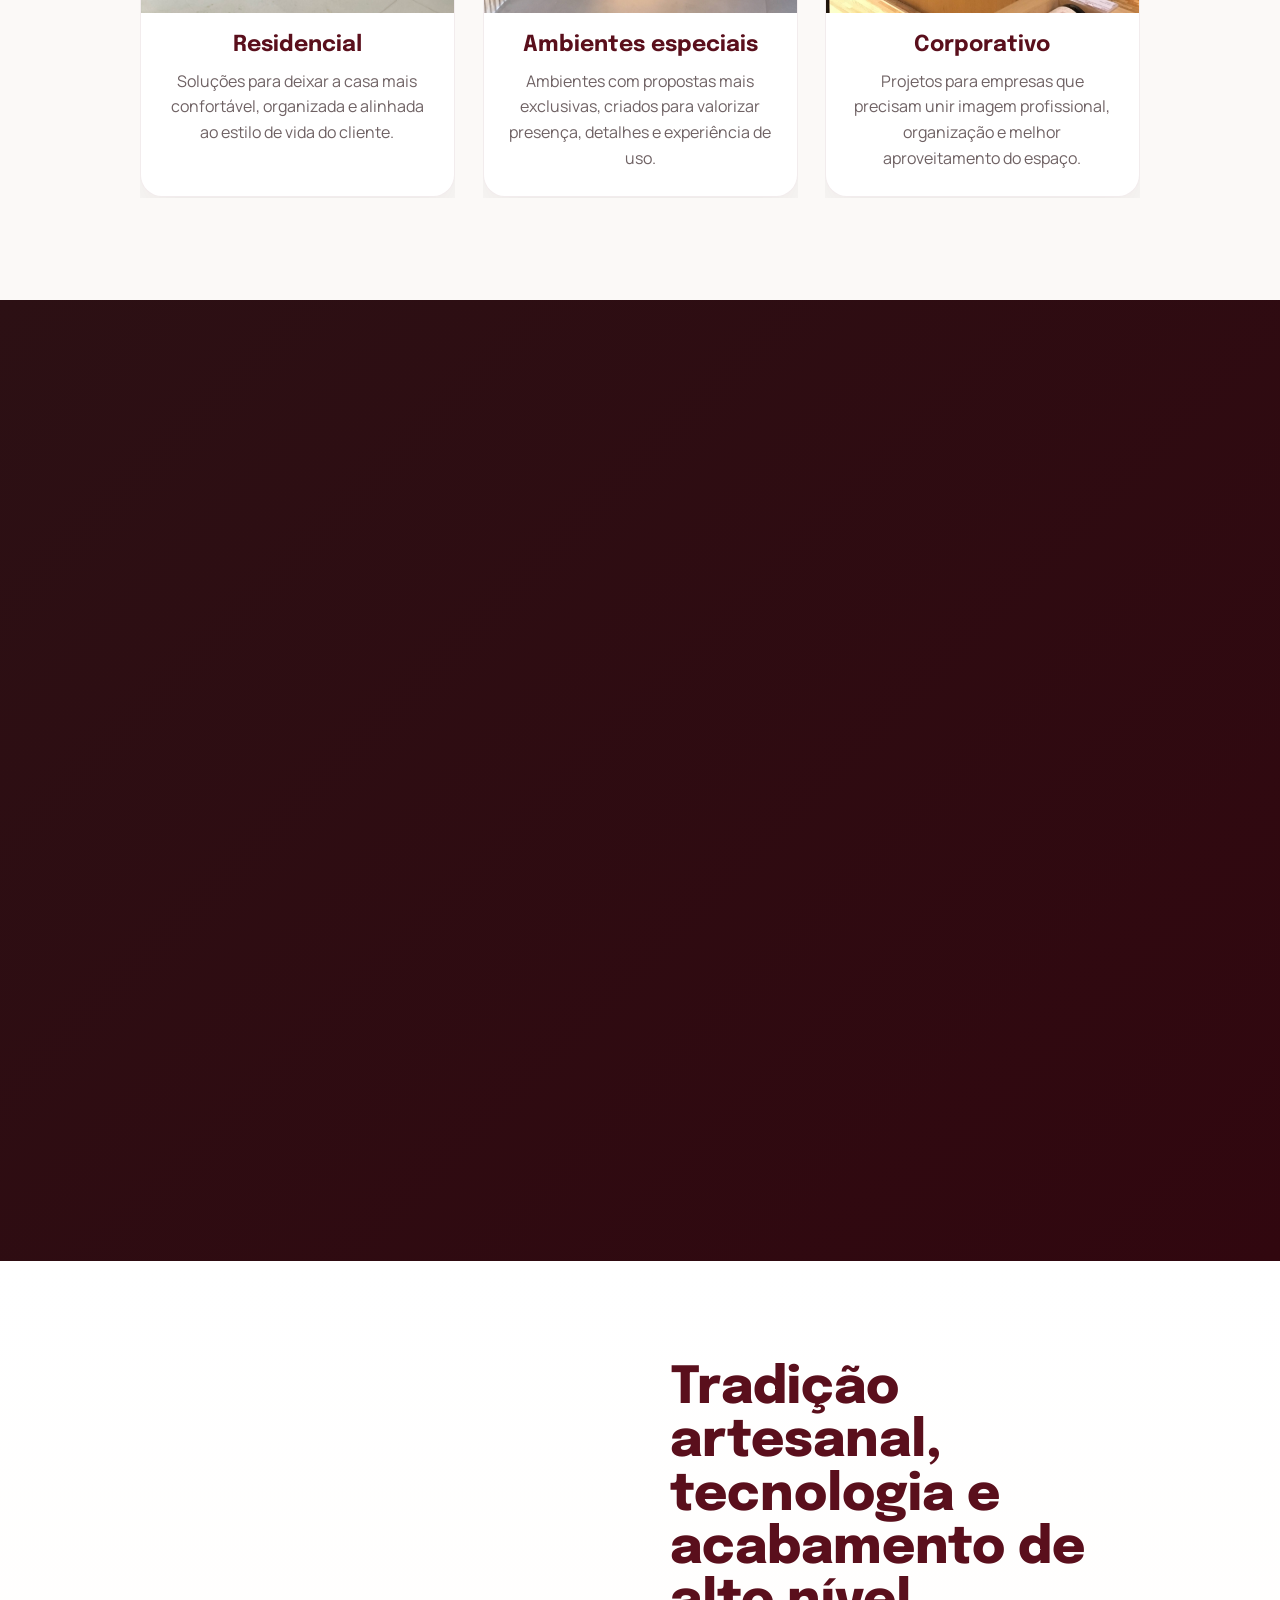
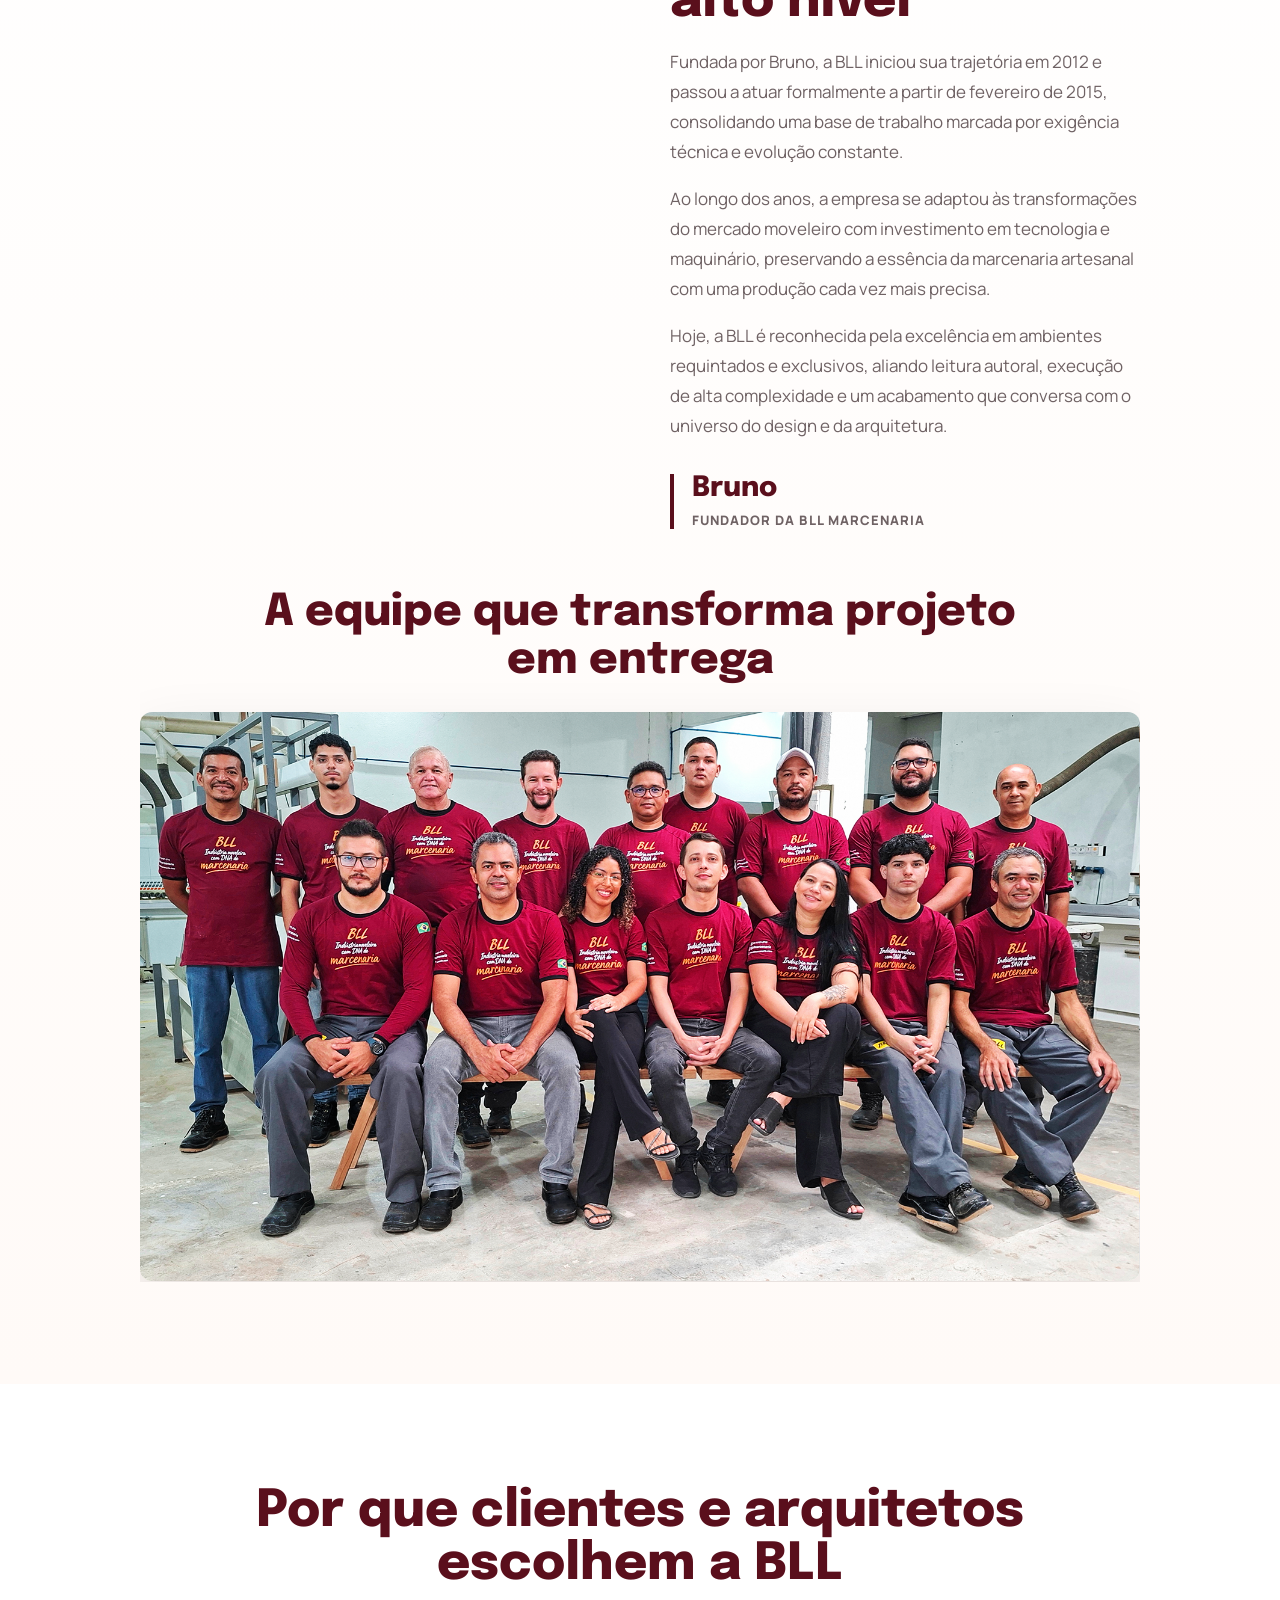
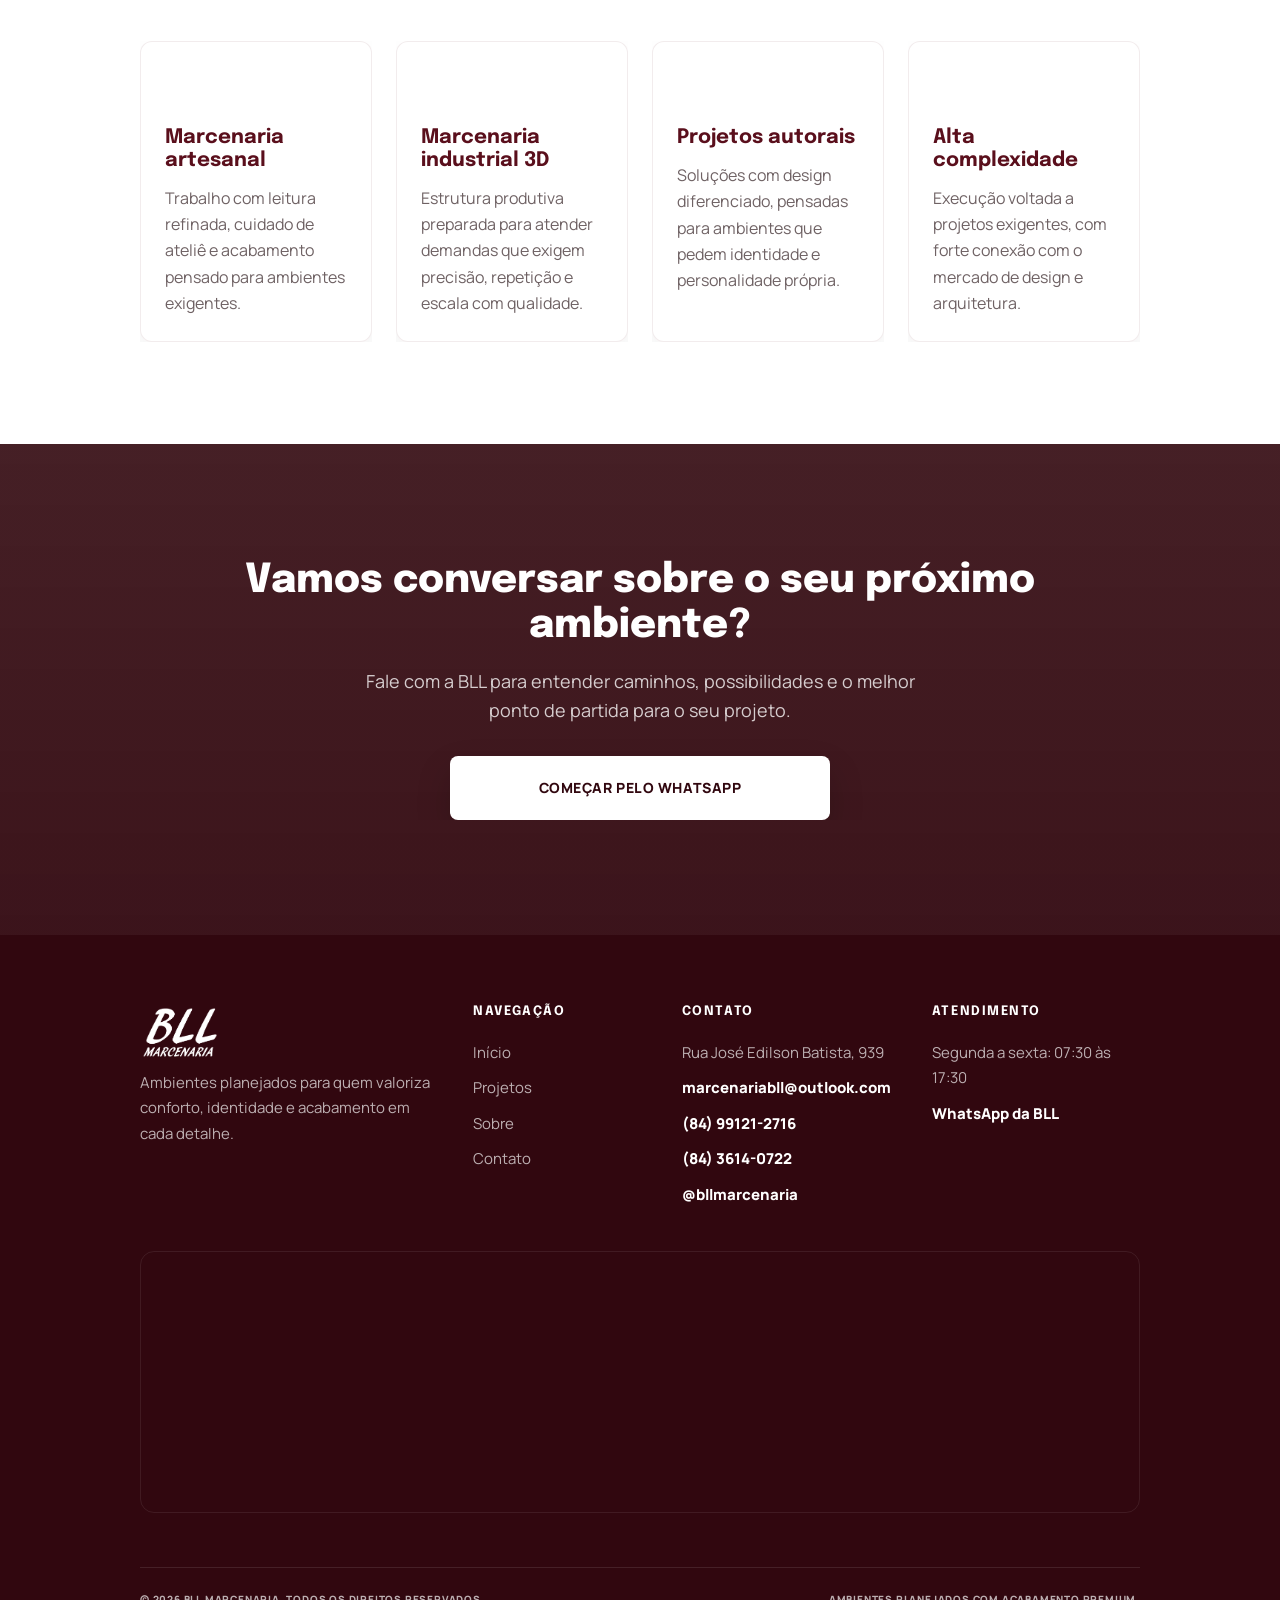
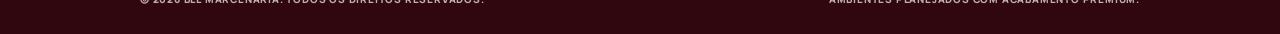
==== commit 2ec6bb88: "Add team section headline" ====
--- a/index.html
+++ b/index.html
@@ -267,6 +267,7 @@
         </div>
       </div>
       <figure class="team-photo reveal">
+        <figcaption>A equipe que transforma projeto em entrega</figcaption>
         <img src="assets/IMAGENS/EQUIPE/imagem%20equipe.png" alt="Equipe da BLL Marcenaria" loading="lazy">
       </figure>
     </section>
--- a/styles.css
+++ b/styles.css
@@ -890,12 +890,23 @@
   margin: 0;
 }
 
+.team-photo figcaption {
+  color: var(--wine);
+  font-family: "Epilogue", Arial, sans-serif;
+  font-size: clamp(28px, 4vw, 44px);
+  font-weight: 800;
+  line-height: 1.08;
+  margin: 0 auto 28px;
+  max-width: 760px;
+  text-align: center;
+}
+
 .team-photo img {
-  aspect-ratio: 16 / 7;
   border-radius: 12px;
   box-shadow: 0 28px 64px rgba(36, 18, 20, 0.12);
   filter: saturate(0.95);
-  object-fit: cover;
+  height: auto;
+  object-fit: contain;
   object-position: center;
   width: 100%;
 }
@@ -3169,10 +3180,6 @@
     aspect-ratio: 1 / 1.08;
   }
 
-  .team-photo img {
-    aspect-ratio: 4 / 3;
-  }
-
   .differential-grid,
   .catalog-grid {
     grid-template-columns: 1fr;
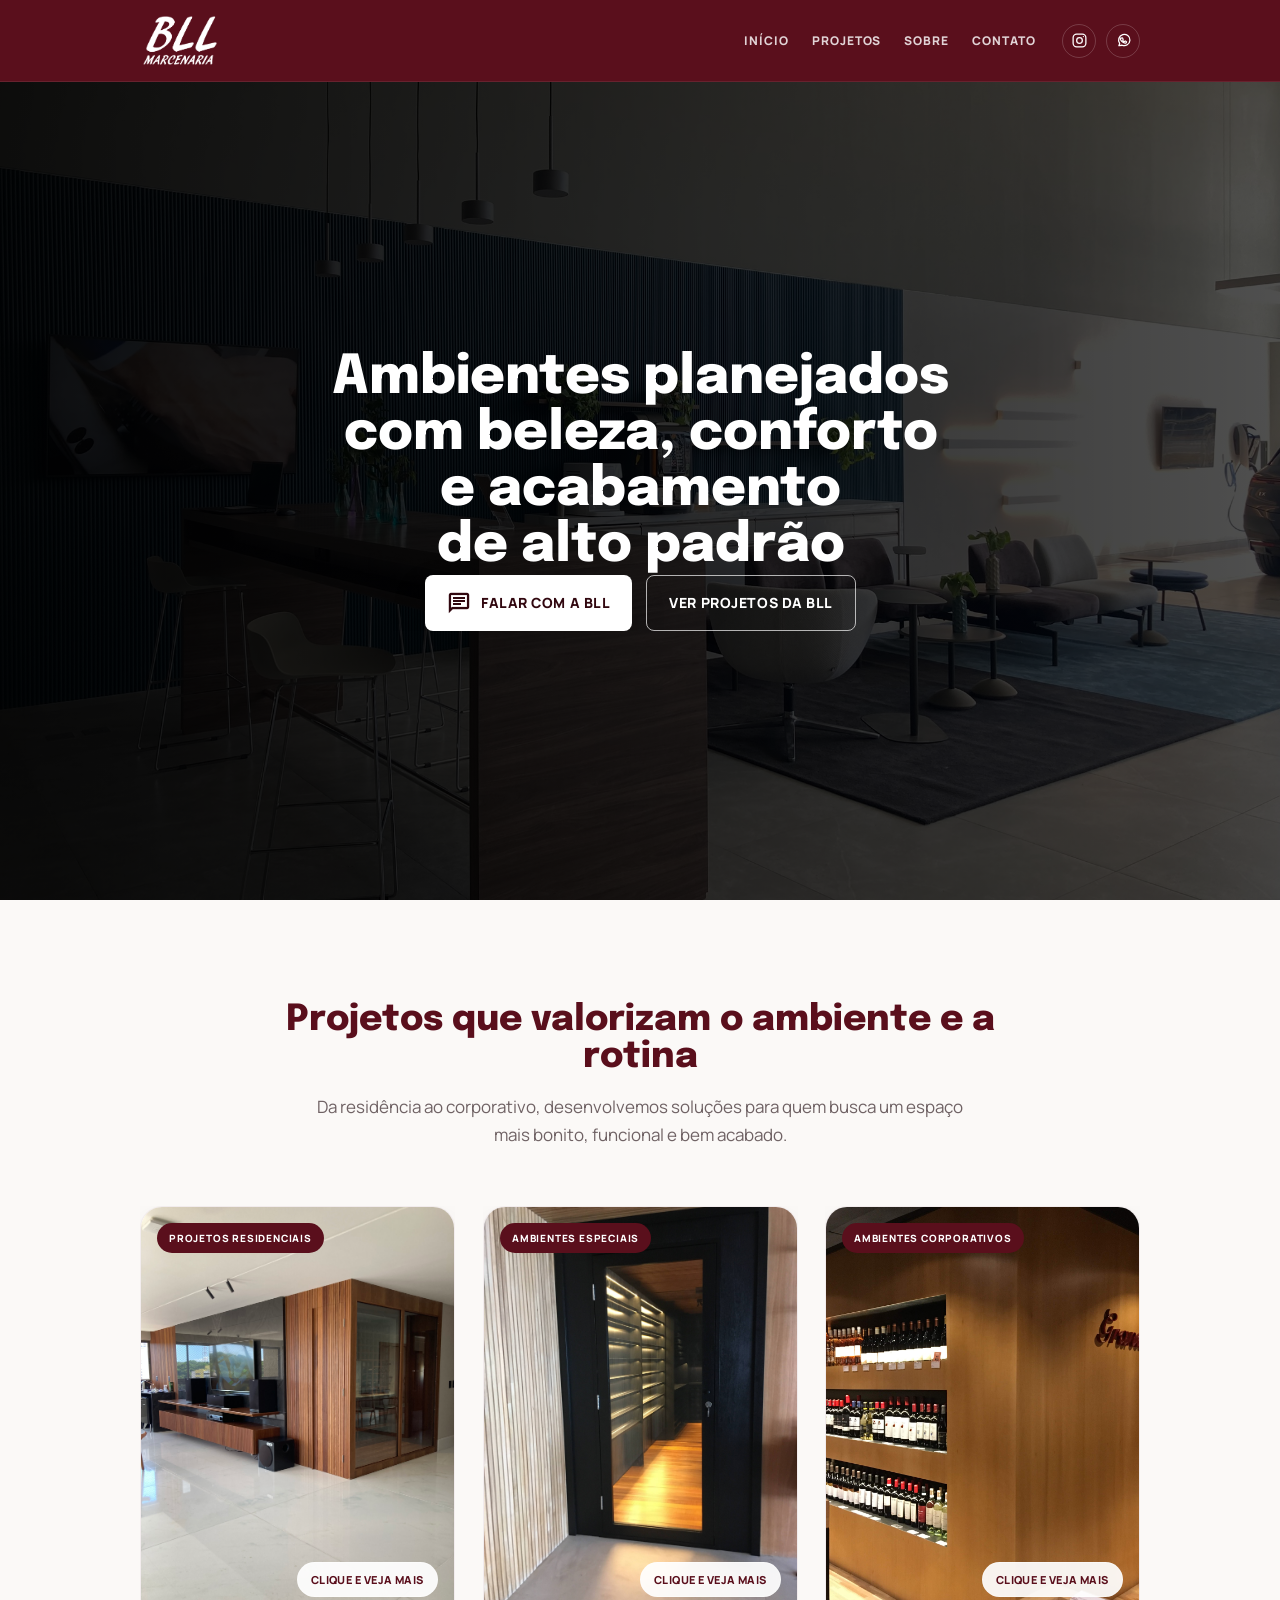
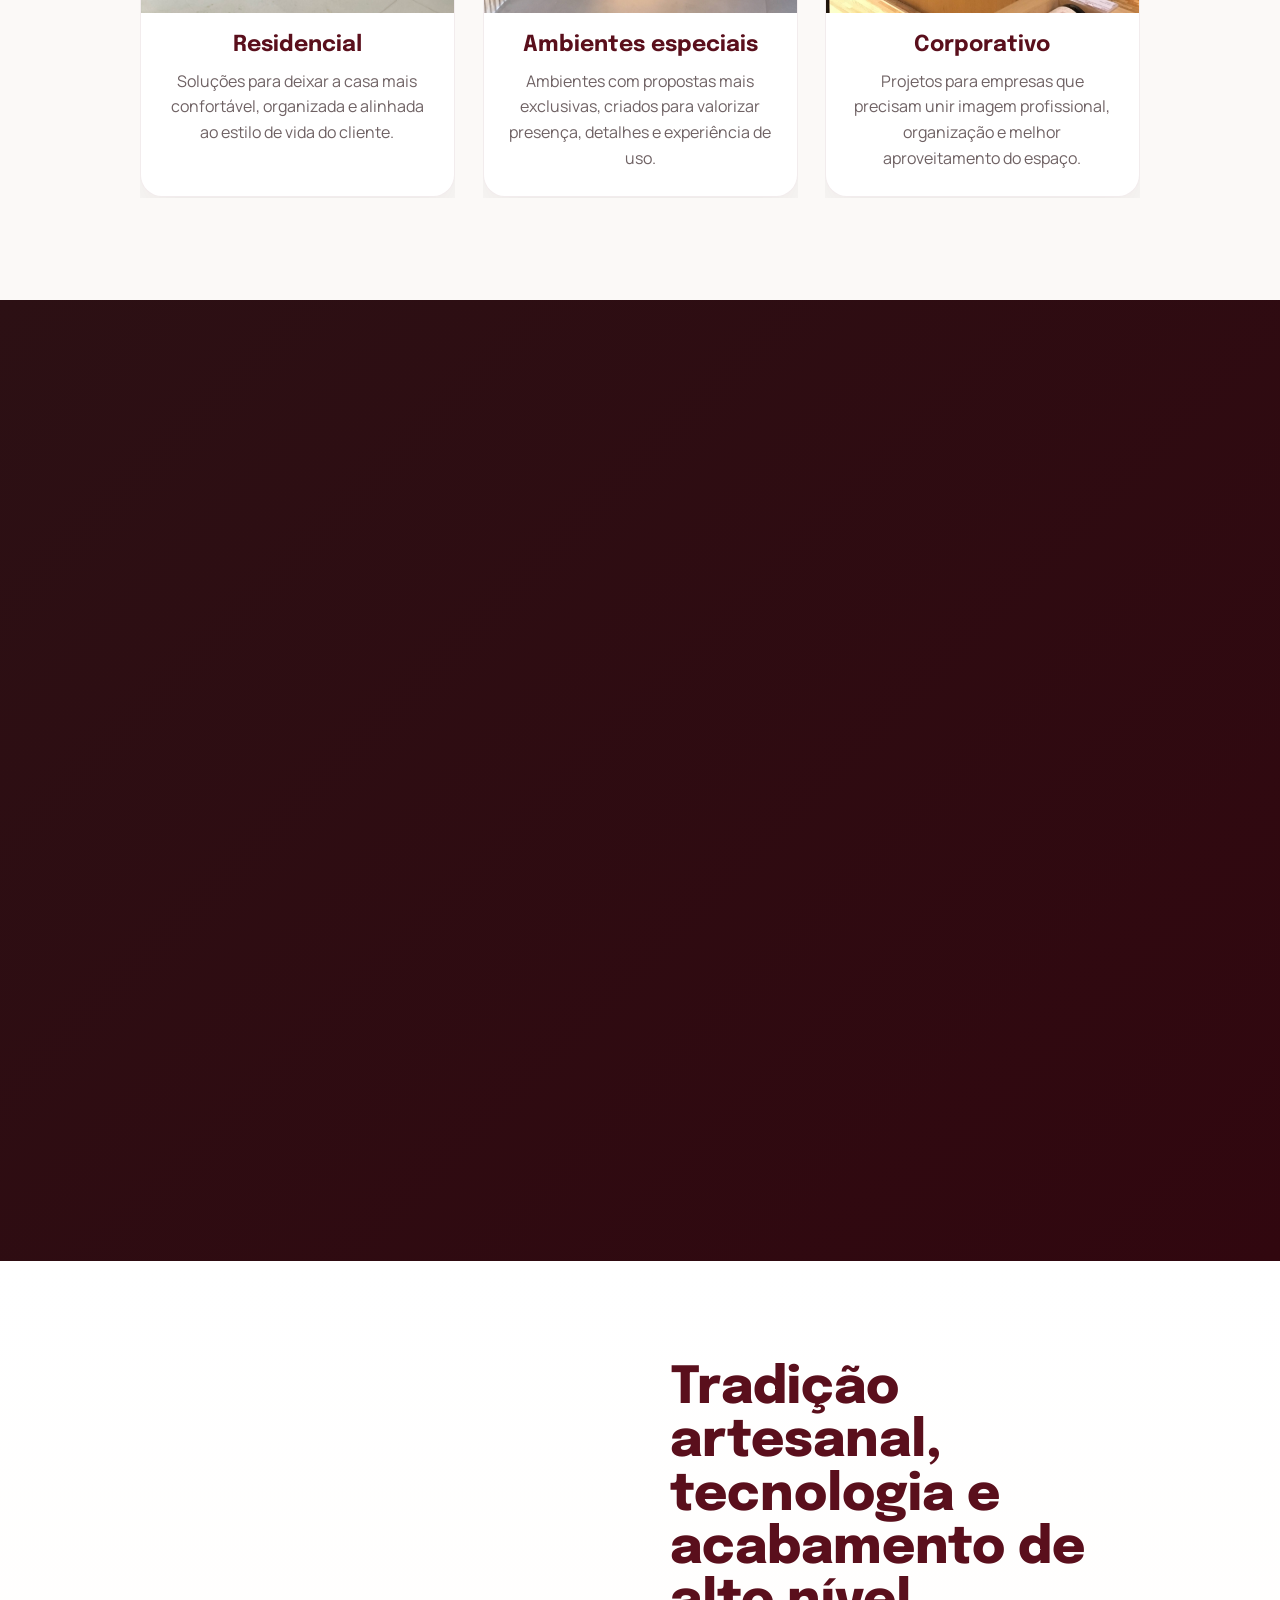
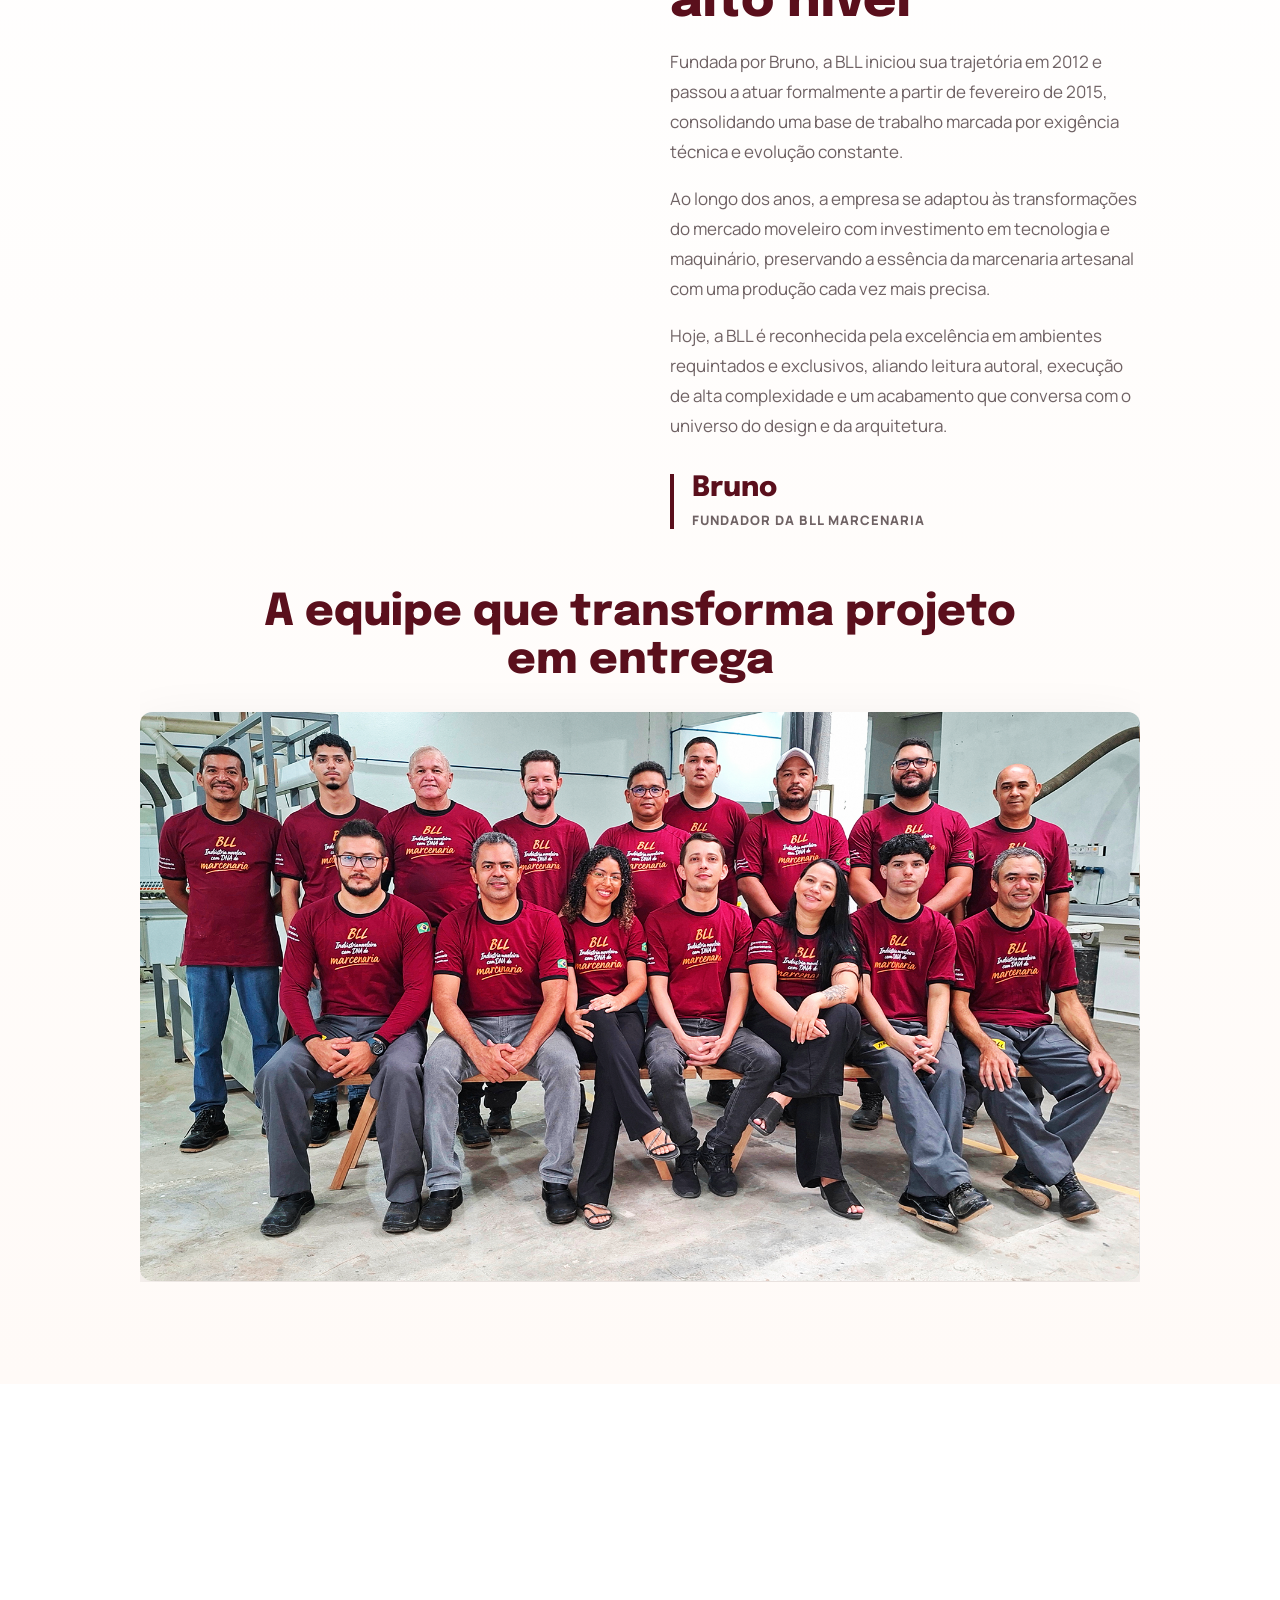
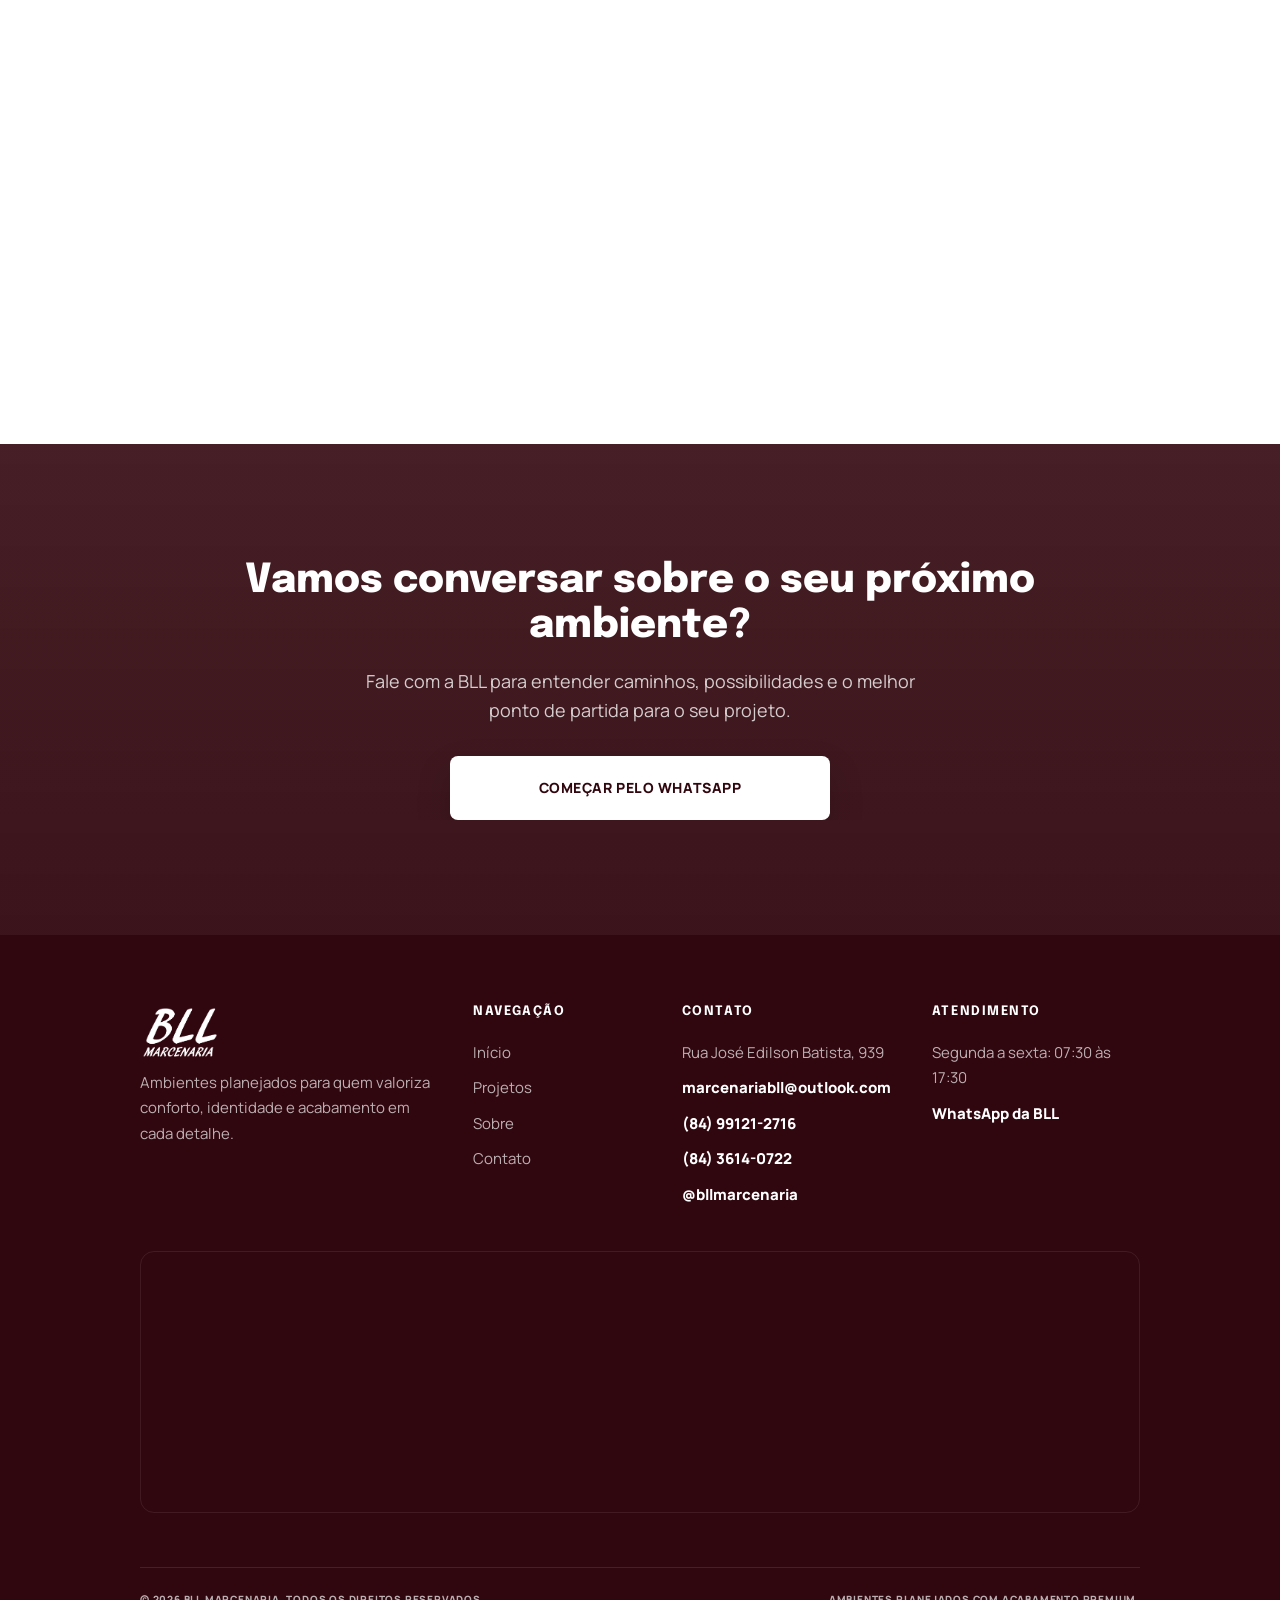
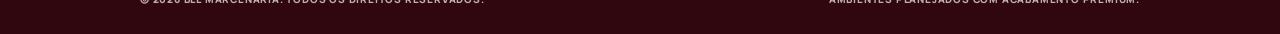
==== commit b272ae17: "Update production gallery images" ====
--- a/index.html
+++ b/index.html
@@ -226,7 +226,7 @@
       <div class="backstage-gallery reveal">
         <figure>
           <a href="galeria.html?categoria=producao">
-            <img src="assets/IMAGENS/CORTE/CAPA.jpg" alt="Etapa de corte em produção da BLL Marcenaria" loading="lazy">
+            <img src="assets/IMAGENS/CORTE/1.jpg" alt="Etapa de produção da BLL Marcenaria" loading="lazy">
             <figcaption>Produção</figcaption>
           </a>
         </figure>
